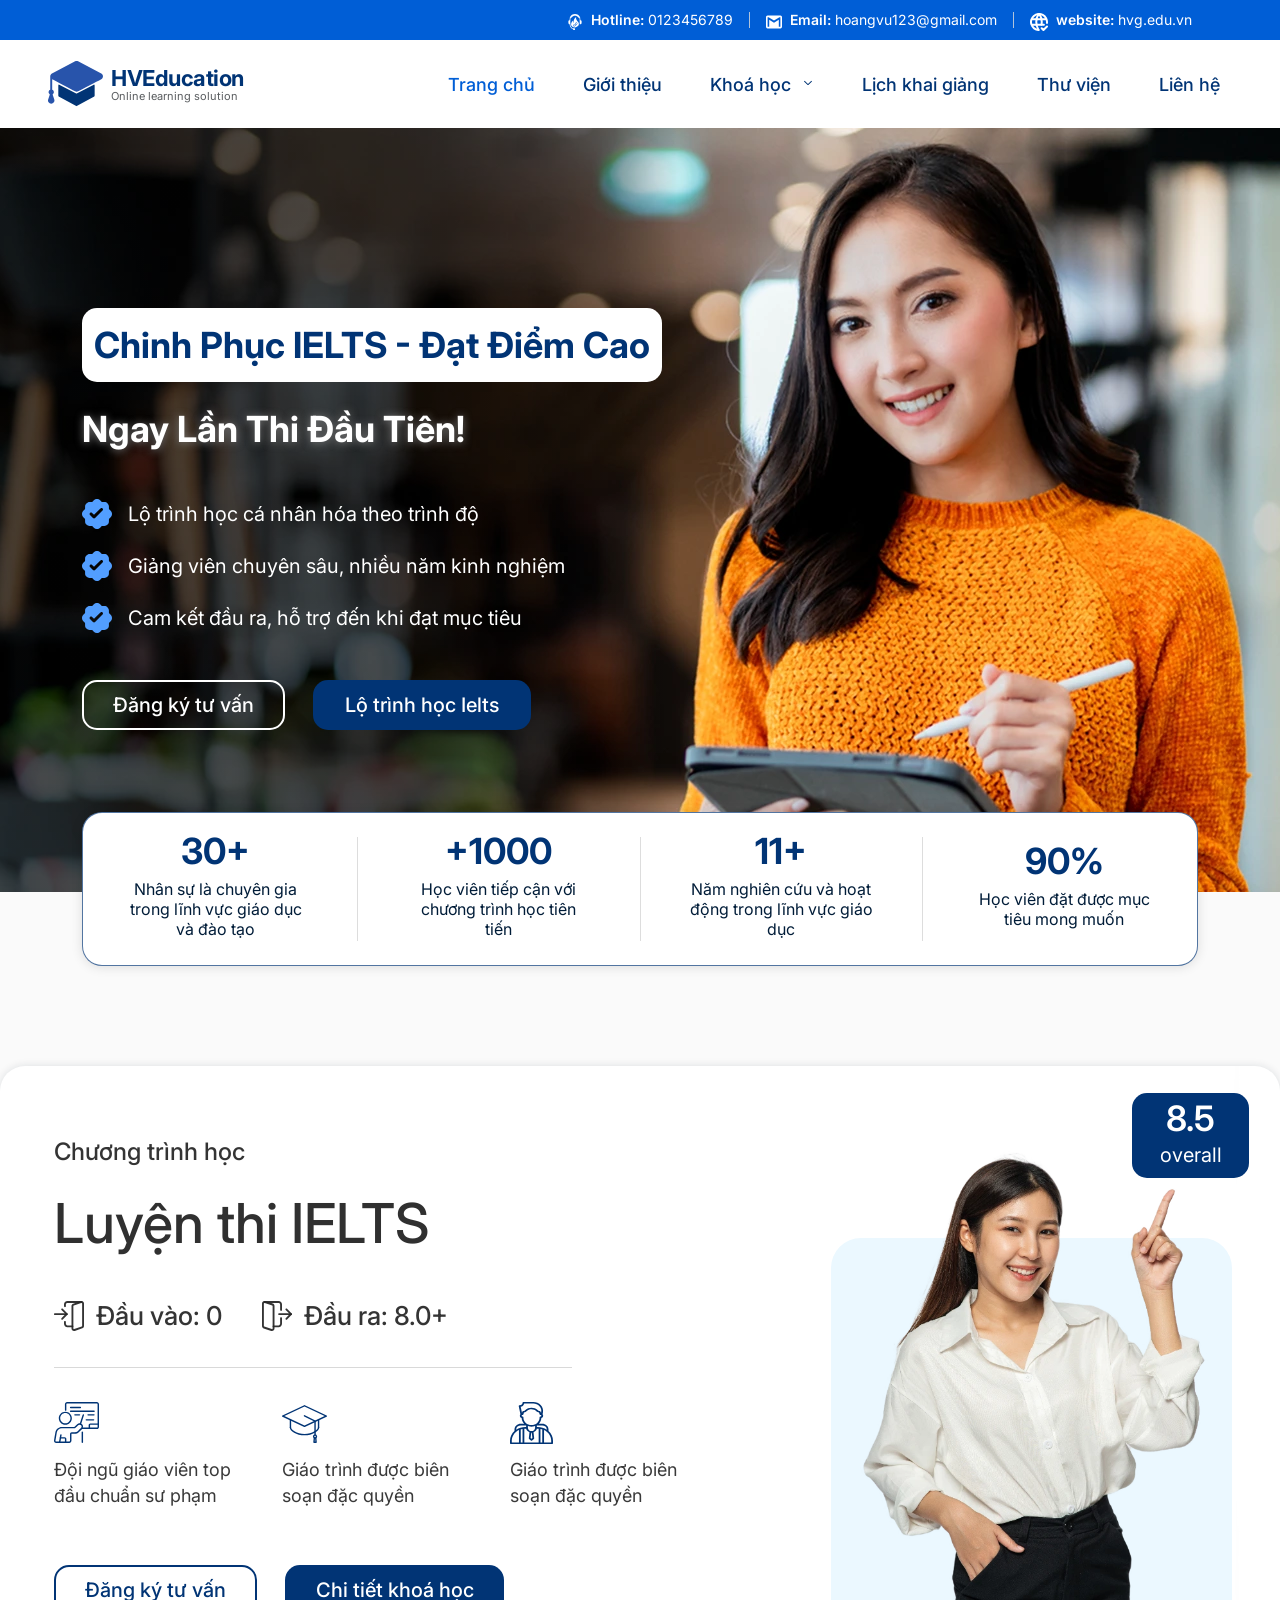
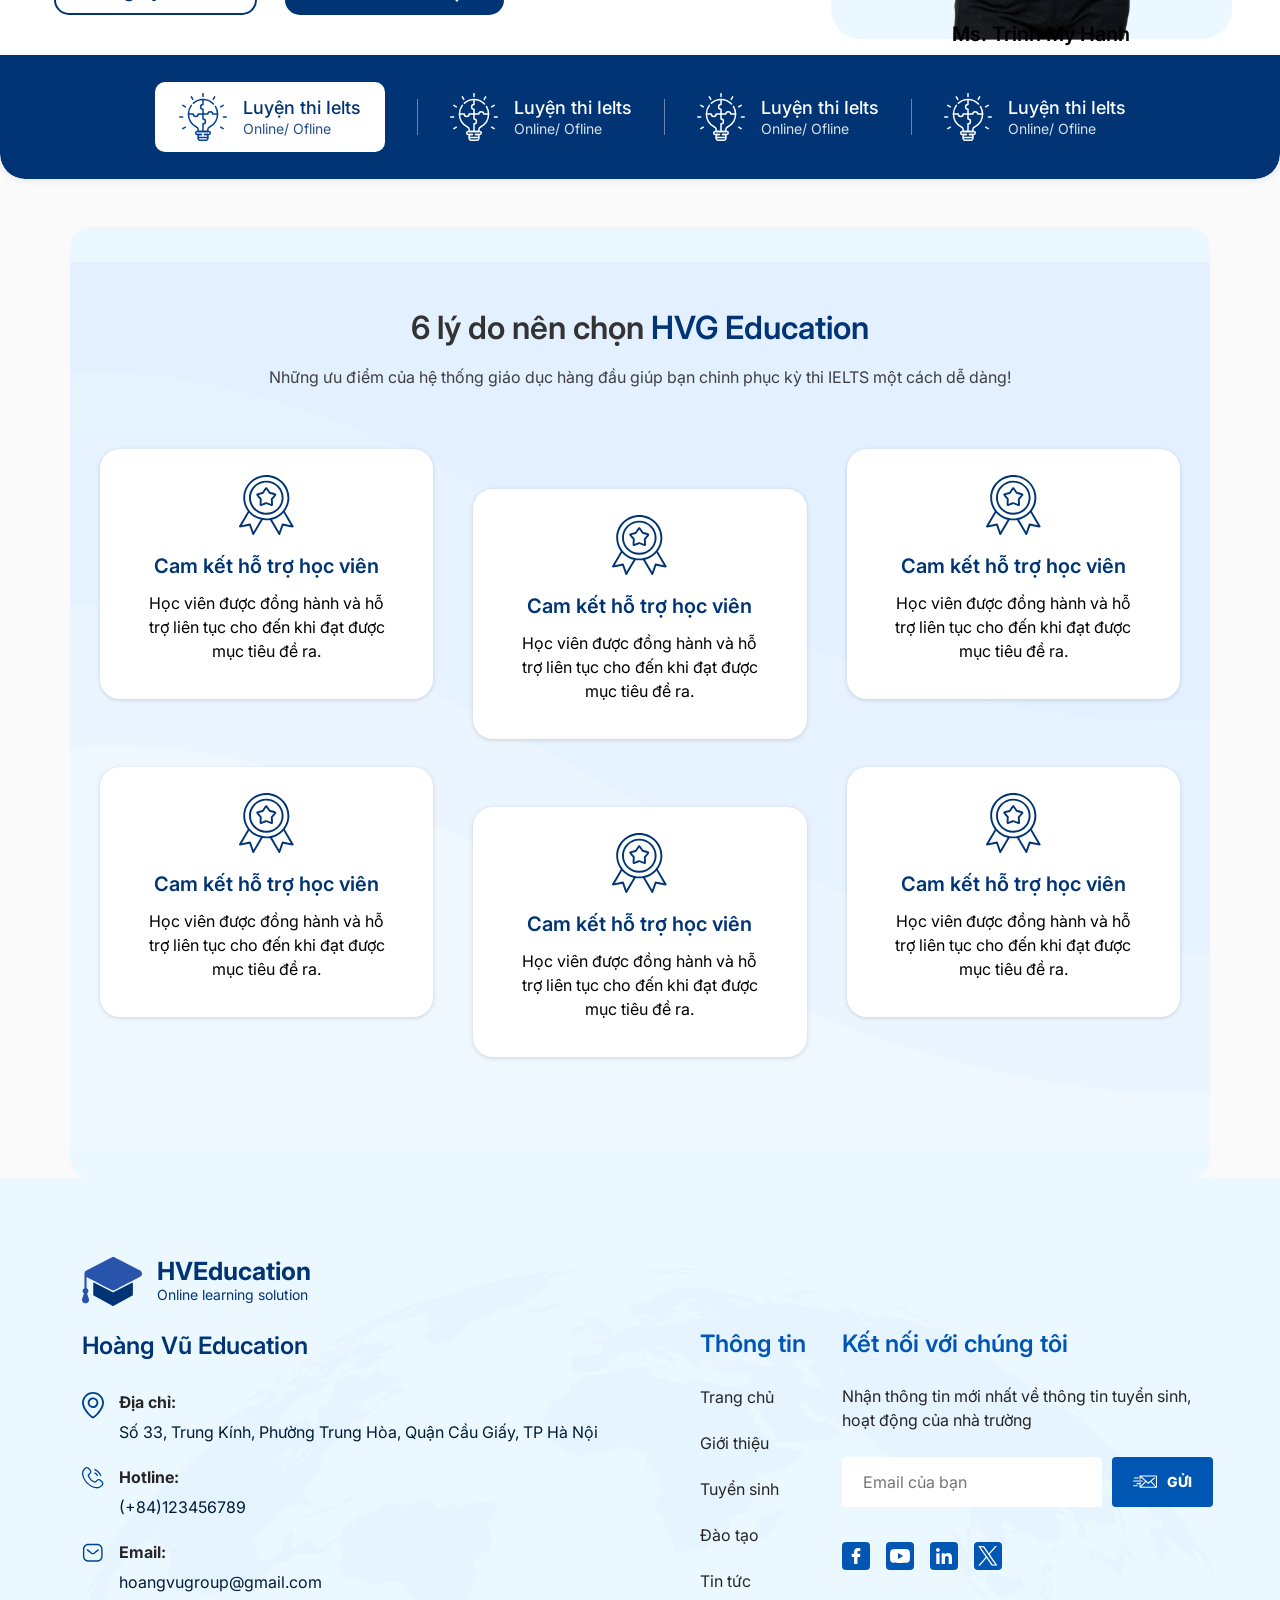
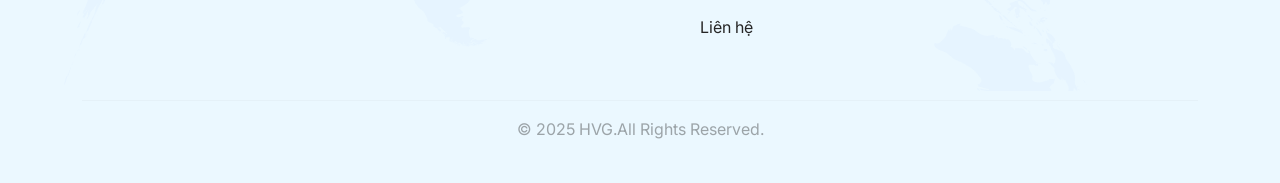
==== index.html @ 57e65faa "update" ====
<!DOCTYPE html>
<html lang="vi">
<head>
  <meta charset="UTF-8">
  <meta name="viewport" content="width=device-width, initial-scale=1.0">
  
  <!-- Cấu hình các thẻ Meta SEO cơ bản để đảm bảo công cụ tìm kiếm hiểu rõ nội dung trang web -->
  <title>HVG Education - Hệ thống Anh Ngữ Quốc Tế</title>
  <meta name="description" content="HVG Education cung cấp các chương trình đào tạo Anh ngữ hàng đầu chất lượng cao.">

  <!-- Nhúng CSS Bootstrap 5 để tận dụng các class tiện ích như flexbox, responsive grid và spacing -->
  <link href="https://cdn.jsdelivr.net/npm/bootstrap@5.3.3/dist/css/bootstrap.min.css" rel="stylesheet">

  <!-- 
    Liên kết tệp CSS toàn cục (global.css):
    - Dùng để tải font chữ Google Font Inter.
    - Định nghĩa hệ màu sắc thương hiệu chủ đạo (Design Tokens) để toàn dự án sử dụng nhất quán.
  -->
  <link href="styles/global.css" rel="stylesheet">

  <!-- Liên kết tệp CSS riêng của các component như Topbar, Navbar và Footer -->
  <link href="styles/topbar.css" rel="stylesheet">
  <link href="styles/navbar.css" rel="stylesheet">
  <!-- Liên kết CSS của Hero Section (banner chính trang chủ) -->
  <link href="styles/hero.css" rel="stylesheet">
  <!-- Liên kết CSS của Courses Section (chương trình học) -->
  <link href="styles/courses.css" rel="stylesheet">
  <!-- Liên kết CSS của Reasons Section (6 lý do chọn HVG Education) -->
  <link href="styles/reasons.css" rel="stylesheet">
  <link href="styles/footer.css" rel="stylesheet">
</head>
<body>

  <!-- Khai báo các vùng chứa để tải động nội dung của Topbar và Navbar qua jQuery AJAX -->
  <header>
    <div id="topbar-placeholder"></div>
    <div id="navbar-placeholder"></div>
  </header>

  <!-- 
    Hero Section: Viết trực tiếp vào index.html thay vì tải qua jQuery
    để giảm số lượng request AJAX và tránh lỗi CORS khi kiểm thử local.
  -->
  <main>
    <section class="hero-section" id="hero-section">
      <!-- Lớp hình nền hero: Đặt ảnh nền và lớp gradient phủ tối bên trái giúp chữ trắng dễ đọc -->
      <div class="hero-background">
        <!-- Placeholder: Người dùng sẽ tự thay thế đường dẫn ảnh nền -->
        <img src="assets/hero-banner.webp" alt="Hero Banner Background" class="hero-bg-image">
        <!-- Lớp phủ gradient: Tối dần từ trái sang để tạo tương phản cho nội dung chữ -->
        <div class="hero-gradient-overlay"></div>
      </div>

      <div class="container hero-container">
        <div class="hero-content">
          <!-- Khối tiêu đề chính: Nền trắng bo góc chứa dòng chữ thương hiệu nổi bật -->
          <div class="hero-headline-box">
            <h1 class="hero-headline">Chinh Phục IELTS - Đạt Điểm Cao</h1>
          </div>

          <!-- Dòng phụ đề: Nhấn mạnh thông điệp cam kết kết quả ngay lần thi đầu -->
          <p class="hero-subheadline">Ngay Lần Thi Đầu Tiên!</p>

          <!-- Danh sách 3 điểm nổi bật: Mỗi mục có icon check và mô tả ngắn -->
          <ul class="hero-features">
            <li class="hero-feature-item">
              <!-- Placeholder: Người dùng sẽ tự thay thế icon badge-check -->
              <img src="assets/tick.svg" alt="" class="hero-check-icon">
              <span>Lộ trình học cá nhân hóa theo trình độ</span>
            </li>
            <li class="hero-feature-item">
              <img src="assets/tick.svg" alt="" class="hero-check-icon">
              <span>Giảng viên chuyên sâu, nhiều năm kinh nghiệm</span>
            </li>
            <li class="hero-feature-item">
              <img src="assets/tick.svg" alt="" class="hero-check-icon">
              <span>Cam kết đầu ra, hỗ trợ đến khi đạt mục tiêu</span>
            </li>
          </ul>

          <!-- Nhóm nút hành động: 1 nút viền trắng + 1 nút nền navy xanh -->
          <div class="hero-cta-group">
            <a href="#" class="btn-hero-outline">Đăng ký tư vấn</a>
            <a href="#" class="btn-hero-filled">Lộ trình học Ielts</a>
          </div>
        </div>
      </div>
    </section>

    <!-- Stats Bar: Thanh thống kê nằm chồng lên phần dưới hero -->
    <section class="stats-section" id="stats-section">
      <div class="container">
        <div class="stats-bar">
          <div class="stat-item">
            <span class="stat-number">30+</span>
            <p class="stat-desc">Nhân sự là chuyên gia trong lĩnh vực giáo dục và đào tạo</p>
          </div>
          <div class="stat-divider"></div>
          <div class="stat-item">
            <span class="stat-number">+1000</span>
            <p class="stat-desc">Học viên tiếp cận với chương trình học tiên tiến</p>
          </div>
          <div class="stat-divider"></div>
          <div class="stat-item">
            <span class="stat-number">11+</span>
            <p class="stat-desc">Năm nghiên cứu và hoạt động trong lĩnh vực giáo dục</p>
          </div>
          <div class="stat-divider"></div>
          <div class="stat-item">
            <span class="stat-number">90%</span>
            <p class="stat-desc">Học viên đặt được mục tiêu mong muốn</p>
          </div>
        </div>
      </div>
    </section>

    <!-- 
      Courses Section: Phần "Chương trình học" 
      Hiển thị thông tin khóa học IELTS dạng card + thanh danh mục khoá học phía dưới.
    -->
    <section class="courses-section" id="courses-section">
      <div class="course-card">

        <!-- Phần nội dung chính: chia 2 cột (text bên trái + hình ảnh bên phải) -->
        <div class="course-card-inner">

          <!-- CỘT TRÁI: Thông tin khoá học -->
          <div class="course-info">

            <!-- Label phụ: "Chương trình học" -->
            <p class="course-label">Chương trình học</p>

            <!-- Tiêu đề chính: Tên khoá học lớn -->
            <h2 class="course-title">Luyện thi IELTS</h2>

            <!-- Thông tin đầu vào / đầu ra -->
            <div class="course-level-group">
              <div class="course-level-item">
                <!-- Placeholder: Icon đầu vào - người dùng tự thay thế -->
                <img src="assets/enter.svg" alt="" class="course-level-icon">
                <span class="course-level-text">Đầu vào: 0</span>
              </div>
              <div class="course-level-item">
                <!-- Placeholder: Icon đầu ra - người dùng tự thay thế -->
                <img src="assets/exit.svg" alt="" class="course-level-icon">
                <span class="course-level-text">Đầu ra: 8.0+</span>
              </div>
            </div>

            <!-- Đường phân cách ngang -->
            <div class="course-divider"></div>

            <!-- 3 điểm nổi bật của khoá học: icon + mô tả -->
            <div class="course-features">
              <div class="course-feature-item">
                <!-- Placeholder: Icon giáo viên - người dùng tự thay thế -->
                <img src="assets/teacher.svg" alt="" class="course-feature-icon">
                <p class="course-feature-text">Đội ngũ giáo viên top đầu chuẩn sư phạm</p>
              </div>
              <div class="course-feature-item">
                <!-- Placeholder: Icon giáo trình - người dùng tự thay thế -->
                <img src="assets/magistrate.svg" alt="" class="course-feature-icon">
                <p class="course-feature-text">Giáo trình được biên soạn đặc quyền</p>
              </div>
              <div class="course-feature-item">
                <!-- Placeholder: Icon học viên - người dùng tự thay thế -->
                <img src="assets/student.svg" alt="" class="course-feature-icon">
                <p class="course-feature-text">Giáo trình được biên soạn đặc quyền</p>
              </div>
            </div>

            <!-- Nhóm nút hành động: viền navy + nền navy -->
            <div class="course-cta-group">
              <a href="#" class="btn-course-outline">Đăng ký tư vấn</a>
              <a href="#" class="btn-course-filled">Chi tiết khoá học</a>
            </div>
          </div>

          <!-- CỘT PHẢI: Hình ảnh minh hoạ + badge điểm -->
          <div class="course-visual">
            <!-- Vòng tròn xanh nhạt trang trí phía sau -->
            <div class="course-visual-circle"></div>
            <!-- Placeholder: Ảnh giáo viên - người dùng tự thay thế -->
            <img src="assets/course-teacher.webp" alt="Giáo viên IELTS" class="course-teacher-img">
            <!-- Badge hiển thị điểm overall -->
            <div class="course-score-badge">
              <span class="course-score-number">8.5</span>
              <span class="course-score-label">overall</span>
            </div>
            <!-- Tên giáo viên -->
            <p class="course-teacher-name">Ms. Trinh My Hanh</p>
          </div>

        </div>

        <!-- Thanh danh mục khoá học phía dưới card -->
        <div class="course-programs-bar">
          <ul class="course-programs-list">

            <!-- Khoá học đang được chọn (active): nền trắng -->
            <li class="course-program-item active">
              <!-- Placeholder: Icon puzzle - người dùng tự thay thế -->
              <img src="assets/puzzle.svg" alt="" class="course-program-icon">
              <div class="course-program-info">
                <span class="course-program-name">Luyện thi Ielts</span>
                <span class="course-program-mode">Online/ Ofline</span>
              </div>
            </li>

            <li class="course-program-divider" aria-hidden="true"></li>

            <li class="course-program-item">
              <img src="assets/puzzle-white.svg" alt="" class="course-program-icon">
              <div class="course-program-info">
                <span class="course-program-name">Luyện thi Ielts</span>
                <span class="course-program-mode">Online/ Ofline</span>
              </div>
            </li>

            <li class="course-program-divider" aria-hidden="true"></li>

            <li class="course-program-item">
              <img src="assets/puzzle-white.svg" alt="" class="course-program-icon">
              <div class="course-program-info">
                <span class="course-program-name">Luyện thi Ielts</span>
                <span class="course-program-mode">Online/ Ofline</span>
              </div>
            </li>

            <li class="course-program-divider" aria-hidden="true"></li>

            <li class="course-program-item">
              <img src="assets/puzzle-white.svg" alt="" class="course-program-icon">
              <div class="course-program-info">
                <span class="course-program-name">Luyện thi Ielts</span>
                <span class="course-program-mode">Online/ Ofline</span>
              </div>
            </li>

          </ul>
        </div>

      </div>
    </section>

    <!-- 
      Reasons Section: Phần "6 lý do nên chọn HVG Education"
      Hiển thị dưới dạng lưới so le (staggered grid) 3 cột trên desktop.
    -->
    <section class="reasons-section container" id="reasons-section">
      <!-- Lớp hình ảnh trang trí nền (Người dùng tự thay thế src khi có tệp SVG/ảnh thực tế) -->
      <div class="reasons-bg-decor">
        <img src="assets/reasons-bg.svg" alt="Background Decoration" class="reasons-bg-img">
      </div>

      <div class="reasons-container">
        <!-- Tiêu đề chính và phụ đề -->
        <div class="reasons-header">
          <h2 class="reasons-title">6 lý do nên chọn <span class="reasons-title-highlight">HVG Education</span></h2>
          <p class="reasons-subtitle">Những ưu điểm của hệ thống giáo dục hàng đầu giúp bạn chinh phục kỳ thi IELTS một cách dễ dàng!</p>
        </div>

        <!-- Lưới hiển thị các lý do (3 cột so le) -->
        <div class="reasons-grid">
          
          <!-- CỘT 1: Chứa Lý do 1 và Lý do 4 -->
          <div class="reasons-col">
            <!-- Lý do 1 -->
            <div class="reason-card">
              <div class="reason-card-icon-wrap">
                <!-- Placeholder: Người dùng tự thay thế bằng file SVG/PNG của mình -->
                <img src="assets/medal.svg" alt="Icon Cam Kết" class="reason-card-icon">
              </div>
              <h3 class="reason-card-title">Cam kết hỗ trợ học viên</h3>
              <p class="reason-card-desc">Học viên được đồng hành và hỗ trợ liên tục cho đến khi đạt được mục tiêu đề ra.</p>
            </div>

            <!-- Lý do 4 -->
            <div class="reason-card">
              <div class="reason-card-icon-wrap">
                <img src="assets/medal.svg" alt="Icon Cam Kết" class="reason-card-icon">
              </div>
              <h3 class="reason-card-title">Cam kết hỗ trợ học viên</h3>
              <p class="reason-card-desc">Học viên được đồng hành và hỗ trợ liên tục cho đến khi đạt được mục tiêu đề ra.</p>
            </div>
          </div>

          <!-- CỘT 2: Chứa Lý do 2 và Lý do 5 (Được đẩy xuống để tạo hiệu ứng so le) -->
          <div class="reasons-col reasons-col-staggered">
            <!-- Lý do 2 -->
            <div class="reason-card">
              <div class="reason-card-icon-wrap">
                <img src="assets/medal.svg" alt="Icon Cam Kết" class="reason-card-icon">
              </div>
              <h3 class="reason-card-title">Cam kết hỗ trợ học viên</h3>
              <p class="reason-card-desc">Học viên được đồng hành và hỗ trợ liên tục cho đến khi đạt được mục tiêu đề ra.</p>
            </div>

            <!-- Lý do 5 -->
            <div class="reason-card">
              <div class="reason-card-icon-wrap">
                <img src="assets/medal.svg" alt="Icon Cam Kết" class="reason-card-icon">
              </div>
              <h3 class="reason-card-title">Cam kết hỗ trợ học viên</h3>
              <p class="reason-card-desc">Học viên được đồng hành và hỗ trợ liên tục cho đến khi đạt được mục tiêu đề ra.</p>
            </div>
          </div>

          <!-- CỘT 3: Chứa Lý do 3 và Lý do 6 -->
          <div class="reasons-col">
            <!-- Lý do 3 -->
            <div class="reason-card">
              <div class="reason-card-icon-wrap">
                <img src="assets/medal.svg" alt="Icon Cam Kết" class="reason-card-icon">
              </div>
              <h3 class="reason-card-title">Cam kết hỗ trợ học viên</h3>
              <p class="reason-card-desc">Học viên được đồng hành và hỗ trợ liên tục cho đến khi đạt được mục tiêu đề ra.</p>
            </div>

            <!-- Lý do 6 -->
            <div class="reason-card">
              <div class="reason-card-icon-wrap">
                <img src="assets/medal.svg" alt="Icon Cam Kết" class="reason-card-icon">
              </div>
              <h3 class="reason-card-title">Cam kết hỗ trợ học viên</h3>
              <p class="reason-card-desc">Học viên được đồng hành và hỗ trợ liên tục cho đến khi đạt được mục tiêu đề ra.</p>
            </div>
          </div>

        </div>
      </div>
    </section>

  </main>

  <!-- Khai báo vùng chứa của Footer để tải động nội dung từ footer.html qua jQuery AJAX -->
  <footer>
    <div id="footer-placeholder"></div>
  </footer>

  <!-- 
    Nhúng thư viện jQuery CDN phiên bản 3.7.1:
    - Bắt buộc phải nhúng thư viện này trước tệp scripts/main.js tự viết nhằm sử dụng hàm $.load()
  -->
  <script src="https://code.jquery.com/jquery-3.7.1.min.js"></script>

  <!-- Nhúng thư viện Bootstrap Bundle (chứa cả Popper.js) hỗ trợ các tính năng động trong tương lai của Bootstrap -->
  <script src="https://cdn.jsdelivr.net/npm/bootstrap@5.3.3/dist/js/bootstrap.bundle.min.js"></script>

  <!-- 
    Liên kết tệp JavaScript điều khiển chính (main.js):
    - Đã tách mã khởi chạy jQuery load các component (Topbar, Navbar, Footer) ra khỏi index.html.
  -->
  <script src="scripts/main.js"></script>
</body>
</html>
---- styles/global.css ----
/* 
  Nạp font chữ Inter từ Google Fonts cho toàn bộ dự án để đảm bảo tính đồng bộ và thẩm mỹ.
*/
@import url('https://fonts.googleapis.com/css2?family=Inter:wght@400;500;600;700&display=swap');

/* 
  Định nghĩa hệ màu sắc chủ đạo (Design Tokens) của dự án HVG Education dựa trên thiết kế Figma:
  - Màu chủ đạo thứ nhất (Primary): Xanh navy đậm (#013475) dùng cho tiêu đề, nút bấm chính, menu.
  - Màu chủ đạo thứ hai (Secondary): Xanh dương tươi sáng (#005ed6) dùng cho topbar và các điểm nhấn nổi bật.
  - Các màu bổ trợ như màu nền nhẹ (#fafafa), màu phân tách (#dddddd) và các biến thể font chữ.
*/
:root {
  /* Bảng màu dự án */
  --primary-color: #013475;      /* Xanh Navy đậm - màu thương hiệu chính */
  --secondary-color: #005ed6;    /* Xanh dương Topbar */
  --accent-light: #ebf8ff;       /* Xanh dương nhạt dùng cho background phụ */
  --body-bg: #fafafa;            /* Màu nền xám trắng của trang chủ */
  --text-dark: #001c38;          /* Màu chữ tối chính */
  --text-muted: #2f2f2f;         /* Màu chữ xám phụ */
  --divider-color: #dddddd;      /* Màu của đường phân tách */
  --white: #ffffff;

  /* Định nghĩa font chữ toàn cục */
  --font-main: 'Inter', system-ui, -apple-system, sans-serif;
}

/* 
  Thiết lập các thuộc tính mặc định cho toàn bộ trang web sử dụng các biến toàn cục:
*/
body {
  font-family: var(--font-main);
  background-color: var(--body-bg);
  color: var(--text-dark);
  margin: 0;
  padding: 0;
}
---- styles/topbar.css ----
/* 
  Tối ưu hóa stylesheet topbar để tận dụng các biến CSS toàn cục từ global.css.
  Điều này giúp giảm trùng lặp mã nguồn và duy trì tính nhất quán của hệ thống thiết kế (Design System).
*/
.topbar-wrapper {
  background-color: var(--secondary-color, #005ed6); /* Sử dụng màu xanh topbar từ hệ thống màu chủ đạo */
  font-family: var(--font-main, 'Inter', sans-serif);
  font-size: 14px;
  min-height: 40px;
  transition: all 0.3s ease;
}

.topbar-content {
    margin-right: 4rem;
}

/*
  Từng item liên hệ trong topbar:
  - Cấu hình flexbox để icon và text nằm ngang hàng.
  - Thêm hiệu ứng hover tinh tế để tăng trải nghiệm tương tác (Micro-animations).
*/
.topbar-item {
  transition: opacity 0.2s ease, transform 0.2s ease;
}

.topbar-label {
  font-weight: 600;
}

/*
  Giá trị thông tin (Ví dụ số điện thoại, địa chỉ email):
  - Đặt độ đậm chữ là 400 (Regular) để phân biệt rõ ràng với nhãn tiêu đề.
*/
.topbar-value {
  font-weight: 400;
}

/*
  Đường kẻ dọc phân tách giữa các mục:
  - Sử dụng biến màu phân tách từ global.css.
*/
.topbar-divider {
  width: 1px;
  height: 16px;
  background-color: var(--divider-color, #dddddd);
  opacity: 0.8;
}

@media (max-width: 991.98px) {
  .topbar-wrapper {
    justify-content: center !important;
    padding-left: 10px;
    padding-right: 10px;
  }
  .topbar-content {
    flex-wrap: wrap;
    justify-content: center;
    gap: 8px !important;
  }
  .topbar-divider {
    display: none;
  }
}
---- styles/navbar.css ----
/*
  CSS cho Navbar Component:
  - Định nghĩa các kiểu dáng riêng biệt cho menu điều hướng.
  - Sử dụng các biến CSS toàn cục từ global.css để duy trì tính nhất quán.
*/

.navbar-custom {
  background-color: var(--white, #ffffff);
}

/*
  Phần chữ của logo thương hiệu:
  - Tiêu đề chính sử dụng màu xanh Navy chủ đạo của thương hiệu.
  - Phân chia font size rõ ràng theo tỷ lệ thiết kế Figma.
*/
.logo-title {
  display: block;
  font-size: 22px;
  font-weight: 700;
  color: var(--primary-color, #013475);
  line-height: 1.1;
  letter-spacing: -0.5px;
}

.logo-subtitle {
  display: block;
  font-size: 11px;
  font-weight: 400;
  color: var(--text-muted, #2f2f2f);
  line-height: 1;
}

/*
  Các liên kết menu (Menu Links):
  - Kích thước 18px đúng như Figma thiết kế.
  - Màu chữ sử dụng màu thương hiệu chính (--primary-color).
  - Sử dụng transition để hiệu ứng hover mượt mà.
*/
.nav-link-custom {
  font-size: 18px;
  font-weight: 500;
  color: var(--primary-color, #013475) !important;
  padding: 8px 12px !important;
}

/*
  Hiệu ứng hover cho link và trạng thái active:
  - Chuyển màu sang xanh dương sáng (--secondary-color) và kích hoạt gạch chân của thương hiệu.
*/
.nav-link-custom:hover, 
.nav-link-custom.active {
  color: var(--secondary-color, #005ed6) !important;
}

/*
  Tùy chỉnh nút dropdown toggle:
  - Sử dụng hình ảnh arrow-down.svg từ thư mục assets làm biểu tượng mũi tên chỉ xuống.
  - Định kích thước phù hợp và căn chỉnh dọc để cân đối với dòng chữ.
*/
.navbar-custom .dropdown-toggle::after {
  vertical-align: middle;
  border: none;
  content: "";
  display: inline-block;
  width: 12px;
  height: 12px;
  background-image: url("../assets/arrow-down.svg");
  background-size: contain;
  background-repeat: no-repeat;
  margin-left: 6px;
}

/*
  Responsive styling cho menu di động:
  - Khi thu gọn, căn chỉnh các menu item dọc và thêm border phân tách nhẹ để người dùng dễ thao tác trên màn hình cảm ứng.
*/
@media (max-width: 991.98px) {
  .nav-link-custom {
    font-size: 16px;
    width: 100%;
    text-align: center;
    border-bottom: 1px solid rgba(0, 0, 0, 0.05);
    padding: 10px 0 !important;
  }
  
  .nav-link-custom:hover, 
  .nav-link-custom.active {
    border-bottom-color: var(--secondary-color, #005ed6);
    background-color: var(--accent-light, #ebf8ff);
  }
  
  .navbar-custom .dropdown-menu {
    text-align: center;
    box-shadow: none !important;
    border: none;
    background-color: var(--accent-light, #ebf8ff);
  }
}
---- styles/hero.css ----
/*
  Hero Section CSS
  Dựa trên thiết kế Figma node 4:91 (trang chủ).
  Hero banner hiển thị hình nền lớn với gradient overlay,
  nội dung văn bản nằm bên trái, và thanh thống kê chồng lên phía dưới.
*/

/* ========================================
   HERO SECTION - Khu vực banner chính
   ======================================== */

.hero-section {
  position: relative;
  width: 100%;
  /* Chiều cao cố định theo thiết kế Figma (764px) để giữ đúng tỷ lệ bố cục */
  min-height: 764px;
  overflow: hidden;
}

/* Lớp chứa hình nền: phủ toàn bộ hero-section bằng position absolute */
.hero-background {
  position: absolute;
  top: 0;
  left: 0;
  width: 100%;
  height: 100%;
  z-index: 0;
}

/* Ảnh nền hero: cover toàn bộ vùng chứa, giữ tâm ảnh ở phía trên */
.hero-bg-image {
  width: 100%;
  height: 100%;
  object-fit: cover;
  object-position: center top;
  display: block;
}

/*
  Lớp phủ gradient tối từ trái sang phải:
  Giúp chữ trắng bên trái dễ đọc trên mọi hình nền.
  Giá trị gradient lấy chính xác từ Figma (opacity 0.45 → 0.19 → 0).
*/
.hero-gradient-overlay {
  position: absolute;
  top: 0;
  left: 0;
  width: 100%;
  height: 100%;
  background: linear-gradient(
    to right,
    rgba(0, 0, 0, 0.45) 34.66%,
    rgba(0, 0, 0, 0.19) 48.02%,
    rgba(0, 0, 0, 0) 52.91%
  );
  z-index: 1;
}

/* Container nội dung hero: nâng lên trên gradient bằng z-index */
.hero-container {
  position: relative;
  z-index: 2;
  height: 100%;
}

/* Bố cục nội dung hero: dùng padding-top để đẩy nội dung xuống đúng vị trí Figma */
.hero-content {
  padding-top: 180px;
  padding-bottom: 80px;
}

/* ========================================
   HEADLINE BOX - Khối tiêu đề nền trắng
   ======================================== */

/*
  Khối nền trắng bo góc chứa dòng tiêu đề chính.
  Kích thước và bo góc lấy từ Figma (606x74px, border-radius 15px).
*/
.hero-headline-box {
  display: inline-block;
  background-color: var(--white, #ffffff);
  border-radius: 15px;
  padding: 10px 12px;
  max-width: 606px;
  margin-bottom: 20px;
}

/* Tiêu đề chính: font 36px đậm, màu xanh navy thương hiệu */
.hero-headline {
  font-family: var(--font-main, 'Inter', sans-serif);
  font-size: 36px;
  font-weight: 700;
  line-height: 54px;
  color: var(--primary-color, #013475);
  margin: 0;
  white-space: nowrap;
}

/* ========================================
   SUBHEADLINE - Dòng phụ đề trắng
   ======================================== */

/*
  Phụ đề: Chữ trắng đậm + text-shadow giúp nổi bật trên mọi loại ảnh nền.
  Text-shadow lấy từ Figma (0px 1px 8px #787878).
*/
.hero-subheadline {
  font-family: var(--font-main, 'Inter', sans-serif);
  font-size: 36px;
  font-weight: 700;
  line-height: 54px;
  color: var(--white, #ffffff);
  text-shadow: 0px 1px 8px #787878;
  margin-bottom: 36px;
}

/* ========================================
   FEATURES LIST - Danh sách điểm nổi bật
   ======================================== */

/* Bỏ bullet mặc định và dùng layout flex dọc với khoảng cách giữa các mục */
.hero-features {
  list-style: none;
  padding: 0;
  margin: 0 0 40px 0;
  display: flex;
  flex-direction: column;
  gap: 8px;
}

/* Mỗi mục gồm icon check + text nằm ngang, canh giữa theo trục dọc */
.hero-feature-item {
  display: flex;
  align-items: center;
  gap: 16px;
}

/* Icon check: kích thước 30x30px theo Figma */
.hero-check-icon {
  width: 30px;
  height: 30px;
  flex-shrink: 0;
  object-fit: contain;
}

/* Văn bản mô tả điểm nổi bật: chữ trắng 20px */
.hero-feature-item span {
  font-family: var(--font-main, 'Inter', sans-serif);
  font-size: 20px;
  font-weight: 400;
  line-height: 44px;
  color: var(--white, #ffffff);
}

/* ========================================
   CTA BUTTONS - Nhóm nút hành động
   ======================================== */

/* Nhóm 2 nút nằm ngang, khoảng cách 28px */
.hero-cta-group {
  display: flex;
  gap: 28px;
  align-items: center;
  flex-wrap: wrap;
}

/*
  Kiểu chung cho cả 2 nút CTA:
  Kích thước, bo góc, font chữ giống nhau.
  Transition mượt khi hover để tạo cảm giác tương tác.
*/
.btn-hero-outline,
.btn-hero-filled {
  display: inline-flex;
  align-items: center;
  justify-content: center;
  height: 50px;
  border-radius: 15px;
  font-family: var(--font-main, 'Inter', sans-serif);
  font-size: 20px;
  font-weight: 500;
  line-height: 44px;
  text-decoration: none;
  cursor: pointer;
  transition: all 0.3s ease;
  white-space: nowrap;
}

/* Nút viền trắng: nổi bật trên nền tối, viền 2px */
.btn-hero-outline {
  width: 203px;
  border: 2px solid var(--white, #ffffff);
  background-color: transparent;
  color: var(--white, #ffffff);
}

.btn-hero-outline:hover {
  background-color: rgba(255, 255, 255, 0.15);
  color: var(--white, #ffffff);
}

/* Nút nền navy: nền xanh đậm, chữ trắng */
.btn-hero-filled {
  width: 218px;
  border: none;
  background-color: var(--primary-color, #013475);
  color: var(--white, #ffffff);
}

.btn-hero-filled:hover {
  background-color: var(--secondary-color, #005ed6);
  color: var(--white, #ffffff);
}

/* ========================================
   STATS SECTION - Thanh thống kê
   ======================================== */

/*
  Stats section: dùng margin-top âm để chồng lên phần dưới hero.
  Khoảng chồng ~80px tạo hiệu ứng thị giác liền mạch giữa 2 section.
*/
.stats-section {
  position: relative;
  z-index: 3;
  margin-top: -80px;
  padding-bottom: 40px;
}

/*
  Stats bar: Khung trắng bo góc lớn với viền mỏng xanh và bóng đổ nhẹ.
  Giá trị border, shadow, border-radius lấy từ Figma.
*/
.stats-bar {
  background-color: var(--white, #ffffff);
  border: 0.6px solid rgba(1, 52, 117, 0.68);
  border-radius: 20px;
  box-shadow: 0px 1px 12px 0px rgba(0, 0, 0, 0.12);
  max-width: 1276px;
  margin: 0 auto;
  padding: 24px 40px;
  display: flex;
  align-items: center;
  justify-content: center;
  gap: 48px;
}

/* Mỗi stat-item: bố cục dọc, văn bản căn giữa */
.stat-item {
  display: flex;
  flex-direction: column;
  align-items: center;
  text-align: center;
  flex: 1;
  min-width: 0;
}

/* Số liệu lớn: font 36px đậm, màu xanh navy thương hiệu */
.stat-number {
  font-family: var(--font-main, 'Inter', sans-serif);
  font-size: 36px;
  font-weight: 700;
  line-height: 24px;
  color: var(--primary-color, #013475);
  margin-bottom: 16px;
  white-space: nowrap;
}

/* Mô tả ngắn dưới mỗi số liệu: font 16px, màu chữ tối */
.stat-desc {
  font-family: var(--font-main, 'Inter', sans-serif);
  font-size: 16px;
  font-weight: 400;
  line-height: 20px;
  color: var(--text-dark, #001c38);
  margin: 0;
  max-width: 203px;
}

/*
  Đường phân tách dọc giữa các stat-item:
  Chiều cao 104px theo Figma, rộng 1px.
*/
.stat-divider {
  width: 1px;
  height: 104px;
  background-color: var(--divider-color, #dddddd);
  flex-shrink: 0;
}

/* ========================================
   RESPONSIVE - Tablet (≤991px)
   ======================================== */

@media (max-width: 991px) {
  .hero-section {
    min-height: 620px;
  }

  .hero-content {
    padding-top: 120px;
  }

  .hero-headline {
    font-size: 28px;
    line-height: 42px;
    /* Cho phép xuống dòng trên tablet vì chiều rộng giới hạn */
    white-space: normal;
  }

  .hero-headline-box {
    max-width: 480px;
  }

  .hero-subheadline {
    font-size: 28px;
    line-height: 42px;
    margin-bottom: 28px;
  }

  .hero-feature-item span {
    font-size: 17px;
    line-height: 36px;
  }

  .hero-check-icon {
    width: 24px;
    height: 24px;
  }

  .btn-hero-outline,
  .btn-hero-filled {
    font-size: 17px;
    height: 46px;
  }

  /* Stats bar: chuyển sang dạng lưới 2x2 khi tablet */
  .stats-bar {
    flex-wrap: wrap;
    gap: 24px;
    padding: 24px 20px;
  }

  .stat-divider {
    display: none;
  }

  .stat-item {
    /* Chia 2 cột, trừ đi khoảng cách giữa (gap) */
    flex: 0 0 calc(50% - 12px);
    padding: 12px 0;
  }

  .stats-section {
    margin-top: -60px;
  }
}

/* ========================================
   RESPONSIVE - Mobile (≤767px)
   ======================================== */

@media (max-width: 767px) {
  .hero-section {
    min-height: 520px;
  }

  .hero-content {
    padding-top: 60px;
    padding-bottom: 40px;
    /* Căn giữa nội dung trên mobile để phù hợp màn hình hẹp */
    text-align: center;
  }

  .hero-headline-box {
    max-width: 100%;
  }

  .hero-headline {
    font-size: 22px;
    line-height: 34px;
    white-space: normal;
  }

  .hero-subheadline {
    font-size: 22px;
    line-height: 34px;
    margin-bottom: 20px;
  }

  .hero-features {
    gap: 4px;
    margin-bottom: 28px;
    /* Căn trái danh sách điểm nổi bật trên mobile cho dễ đọc */
    align-items: flex-start;
    display: inline-flex;
  }

  .hero-feature-item {
    gap: 10px;
  }

  .hero-feature-item span {
    font-size: 15px;
    line-height: 30px;
    text-align: left;
  }

  .hero-check-icon {
    width: 22px;
    height: 22px;
  }

  .hero-cta-group {
    justify-content: center;
    gap: 16px;
  }

  .btn-hero-outline,
  .btn-hero-filled {
    font-size: 16px;
    height: 44px;
    width: auto;
    padding: 0 24px;
  }

  /* Stats bar: xếp chồng dọc trên mobile */
  .stats-bar {
    flex-direction: column;
    gap: 20px;
    padding: 20px 16px;
  }

  .stat-item {
    flex: none;
    width: 100%;
    padding: 8px 0;
  }

  .stat-number {
    font-size: 28px;
    margin-bottom: 8px;
  }

  .stat-desc {
    font-size: 14px;
    max-width: none;
  }

  .stats-section {
    margin-top: -40px;
  }
}
---- styles/courses.css ----
/*
  Courses Section CSS
  Dựa trên thiết kế Figma node 4:168.
  Card hiển thị thông tin khóa học IELTS + thanh danh mục khoá học phía dưới.
*/

/* ========================================
   COURSES SECTION - Khu vực chương trình học
   ======================================== */

.courses-section {
  padding: 60px 0 0;
}

/* Card chính: nền trắng, bo góc 25px, shadow nhẹ, chứa toàn bộ nội dung khoá học */
.course-card {
  background-color: var(--white, #ffffff);
  border-radius: 25px;
  box-shadow: 0px 0px 8px 0px rgba(12, 29, 50, 0.12);
  position: relative;
  overflow: hidden;
  max-width: 1280px;
  margin: 0 auto;
}

/* Chia card thành 2 phần: nội dung bên trái + hình ảnh bên phải */
.course-card-inner {
  display: flex;
  align-items: stretch;
  min-height: 570px;
}

/* ========================================
   PHẦN NỘI DUNG BÊN TRÁI
   ======================================== */

.course-info {
  flex: 1;
  padding: 68px 40px 40px 54px;
  position: relative;
  z-index: 2;
}

/* Label nhỏ phía trên tiêu đề: "Chương trình học" */
.course-label {
  font-family: var(--font-main, 'Inter', sans-serif);
  font-size: 24px;
  font-weight: 500;
  color: rgba(39, 39, 39, 0.94);
  margin-bottom: 20px;
}

/* Tiêu đề chính: "Luyện thi IELTS" - font lớn 55px */
.course-title {
  font-family: var(--font-main, 'Inter', sans-serif);
  font-size: 55px;
  font-weight: 500;
  color: #303030;
  margin-bottom: 40px;
  line-height: 1.2;
}

/* ========================================
   THÔNG TIN ĐẦU VÀO / ĐẦU RA
   ======================================== */

/* Nhóm hiển thị "Đầu vào" và "Đầu ra" nằm ngang */
.course-level-group {
  display: flex;
  align-items: center;
  gap: 40px;
  margin-bottom: 32px;
}

/* Mỗi mục level: icon + text nằm ngang */
.course-level-item {
  display: flex;
  align-items: center;
  gap: 12px;
}

/* Icon đầu vào/ra: kích thước 30x30 */
.course-level-icon {
  width: 30px;
  height: 30px;
  flex-shrink: 0;
  object-fit: contain;
}

/* Text thông tin level: font 26px medium */
.course-level-text {
  font-family: var(--font-main, 'Inter', sans-serif);
  font-size: 26px;
  font-weight: 500;
  color: rgba(39, 39, 39, 0.94);
  white-space: nowrap;
}

/* ========================================
   ĐƯỜNG PHÂN CÁCH NGANG
   ======================================== */

/* Đường kẻ ngang ngăn cách giữa level info và features */
.course-divider {
  width: 100%;
  max-width: 518px;
  height: 1px;
  background-color: #d9d9d9;
  margin-bottom: 32px;
}

/* ========================================
   FEATURES - 3 điểm nổi bật của khoá học
   ======================================== */

/* 3 features nằm ngang, khoảng cách đều */
.course-features {
  display: flex;
  gap: 48px;
  margin-bottom: 40px;
}

/* Mỗi feature: icon phía trên + text phía dưới, bố cục dọc */
.course-feature-item {
  display: flex;
  flex-direction: column;
  align-items: flex-start;
  gap: 12px;
  max-width: 180px;
}

/* Icon feature: 45x45 */
.course-feature-icon {
  width: 45px;
  height: 45px;
  object-fit: contain;
}

/* Mô tả feature: font 18px, line-height thoáng */
.course-feature-text {
  font-family: var(--font-main, 'Inter', sans-serif);
  font-size: 18px;
  font-weight: 400;
  line-height: 26px;
  color: rgba(37, 37, 37, 0.91);
}

/* ========================================
   NÚT CTA TRONG CARD
   ======================================== */

.course-cta-group {
  display: flex;
  gap: 28px;
  align-items: center;
  flex-wrap: wrap;
}

/* Kiểu chung cho 2 nút CTA */
.btn-course-outline,
.btn-course-filled {
  display: inline-flex;
  align-items: center;
  justify-content: center;
  height: 50px;
  border-radius: 15px;
  font-family: var(--font-main, 'Inter', sans-serif);
  font-size: 20px;
  font-weight: 500;
  line-height: 44px;
  text-decoration: none;
  cursor: pointer;
  transition: all 0.3s ease;
  white-space: nowrap;
}

/* Nút viền navy: viền 2px, chữ navy */
.btn-course-outline {
  width: 203px;
  border: 2px solid var(--primary-color, #013475);
  background-color: transparent;
  color: var(--primary-color, #013475);
}

.btn-course-outline:hover {
  background-color: var(--primary-color, #013475);
  color: var(--white, #ffffff);
}

/* Nút nền navy: nền xanh đậm, chữ trắng */
.btn-course-filled {
  width: 219px;
  border: none;
  background-color: var(--primary-color, #013475);
  color: var(--white, #ffffff);
}

.btn-course-filled:hover {
  background-color: var(--secondary-color, #005ed6);
  color: var(--white, #ffffff);
}

/* ========================================
   PHẦN HÌNH ẢNH BÊN PHẢI
   ======================================== */

/* Cột phải chứa hình ảnh giáo viên + vòng tròn trang trí */
.course-visual {
  position: relative;
  width: 450px;
  flex-shrink: 0;
}

/* Vòng tròn xanh nhạt trang trí phía sau ảnh giáo viên */
.course-visual-circle {
  position: absolute;
  width: 401px;
  height: 401px;
  border-radius: 30px;
  background-color: #ebf8ff;
  right: 48px;
  top: 172px;
}

/* Ảnh giáo viên: kích thước lớn, cắt vừa khung */
.course-teacher-img {
  position: absolute;
  width: 357px;
  height: 516px;
  right: 70px;
  top: 6px;
  object-fit: cover;
  z-index: 1;
  scale: 1.2;
}

/* Badge điểm: hình chữ nhật navy bo góc ở góc trên phải */
.course-score-badge {
  position: absolute;
  right: 31px;
  top: 27px;
  width: 117px;
  height: 85px;
  background-color: var(--primary-color, #013475);
  border-radius: 15px;
  display: flex;
  flex-direction: column;
  align-items: center;
  justify-content: center;
  z-index: 2;
  overflow: hidden;
}

/* Số điểm lớn trong badge */
.course-score-number {
  font-family: var(--font-main, 'Inter', sans-serif);
  font-size: 35px;
  font-weight: 600;
  color: var(--white, #ffffff);
  line-height: 1;
}

/* Label "overall" nhỏ dưới số điểm */
.course-score-label {
  font-family: var(--font-main, 'Inter', sans-serif);
  font-size: 20px;
  font-weight: 400;
  color: var(--white, #ffffff);
  margin-top: 4px;
}

/* Tên giáo viên phía dưới ảnh */
.course-teacher-name {
  position: absolute;
  right: 150px;
  bottom: -10px;
  font-family: var(--font-main, 'Inter', sans-serif);
  font-size: 20px;
  font-weight: 600;
  color: #000000;
  line-height: 30px;
  z-index: 2;
  white-space: nowrap;
}

/* ========================================
   THANH DANH MỤC KHOÁ HỌC PHÍA DƯỚI CARD
   ======================================== */

/*
  Thanh navy full-width chứa danh sách các khoá học.
  Bo góc dưới card theo thiết kế.
*/
.course-programs-bar {
  background-color: var(--primary-color, #013475);
  padding: 27px 0;
  border-radius: 0 0 25px 25px;
}

/* Flex ngang: 4 mục khoá học, canh giữa */
.course-programs-list {
  display: flex;
  align-items: center;
  justify-content: center;
  gap: 32px;
  list-style: none;
  padding: 0;
  margin: 0;
}

/* Mỗi mục khoá học */
.course-program-item {
  display: flex;
  align-items: center;
  gap: 16px;
  color: var(--white, #ffffff);
  flex-shrink: 0;
}

/*
  Mục khoá học đầu tiên (active): nền trắng, bo góc, chữ navy.
  Nổi bật so với các mục còn lại.
*/
.course-program-item.active {
  background-color: var(--white, #ffffff);
  border-radius: 10px;
  padding: 11px 24px;
  color: var(--primary-color, #013475);
}

/* Icon puzzle/khoá học */
.course-program-icon {
  width: 48px;
  height: 48px;
  object-fit: contain;
  flex-shrink: 0;
}

/* Nhóm text bên phải icon */
.course-program-info {
  display: flex;
  flex-direction: column;
  gap: 2px;
}

/* Tên khoá học: font 18px medium */
.course-program-name {
  font-family: var(--font-main, 'Inter', sans-serif);
  font-size: 18px;
  font-weight: 500;
  line-height: 22px;
}

/* Hình thức học: font 14px nhỏ */
.course-program-mode {
  font-family: var(--font-main, 'Inter', sans-serif);
  font-size: 14px;
  font-weight: 400;
  line-height: 16px;
  opacity: 0.85;
}

/* Đường phân tách dọc giữa các mục trong thanh danh mục */
.course-program-divider {
  width: 1px;
  height: 36px;
  background-color: rgba(255, 255, 255, 0.4);
  flex-shrink: 0;
}

/* ========================================
   RESPONSIVE - Tablet (≤991px)
   ======================================== */

@media (max-width: 991px) {
  .course-card-inner {
    flex-direction: column;
    min-height: auto;
  }

  .course-info {
    padding: 40px 32px;
  }

  .course-title {
    font-size: 40px;
  }

  .course-level-text {
    font-size: 22px;
  }

  .course-features {
    gap: 28px;
  }

  /* Ẩn phần visual (ảnh giáo viên) trên tablet để tránh bố cục bị vỡ */
  .course-visual {
    display: none;
  }

  /* Thanh khoá học cuộn ngang trên tablet nếu thiếu chỗ */
  .course-programs-list {
    overflow-x: auto;
    justify-content: flex-start;
    padding: 0 20px;
    -webkit-overflow-scrolling: touch;
  }

  .course-programs-bar {
    border-radius: 0 0 25px 25px;
  }
}

/* ========================================
   RESPONSIVE - Mobile (≤767px)
   ======================================== */

@media (max-width: 767px) {
  .courses-section {
    padding: 40px 0 0;
  }

  .course-info {
    padding: 28px 20px;
  }

  .course-label {
    font-size: 18px;
  }

  .course-title {
    font-size: 30px;
    margin-bottom: 24px;
  }

  .course-level-group {
    flex-direction: column;
    align-items: flex-start;
    gap: 16px;
    margin-bottom: 24px;
  }

  .course-level-text {
    font-size: 20px;
  }

  /* Features xếp dọc trên mobile */
  .course-features {
    flex-direction: column;
    gap: 20px;
    margin-bottom: 28px;
  }

  .course-feature-item {
    max-width: none;
  }

  .course-cta-group {
    gap: 16px;
  }

  .btn-course-outline,
  .btn-course-filled {
    width: auto;
    padding: 0 24px;
    font-size: 17px;
    height: 44px;
  }

  /* Thanh khoá học: xếp dọc trên mobile */
  .course-programs-list {
    flex-direction: column;
    align-items: stretch;
    gap: 16px;
    padding: 0 20px;
  }

  .course-program-divider {
    display: none;
  }

  .course-program-item.active {
    justify-content: center;
  }
}
---- styles/reasons.css ----
/*
  Reasons Section CSS
  Dựa trên thiết kế Figma node 4:420.
  Hiển thị 6 lý do lựa chọn HVG Education dạng grid so le (staggered).
*/

/* ========================================
   REASONS SECTION - Khu vực 6 lý do
   ======================================== */

.reasons-section {
  margin-top: 48px;
  padding: 80px 0 120px;
  background-color: var(--accent-light, #ebf8ff);
  position: relative;
  overflow: hidden;
  border-radius: 20px;
}

/* Container chính của section, kế thừa từ Bootstrap container để đồng bộ độ rộng */
.reasons-container {
  max-width: 1280px;
  margin: 0 auto;
  padding: 0 30px;
  position: relative;
  z-index: 2;
}

/* ========================================
   PHẦN TIÊU ĐỀ SECTION
   ======================================== */

.reasons-header {
  text-align: center;
  margin-bottom: 60px;
}

/* Tiêu đề chính: "6 lý do nên chọn HVG Education" */
.reasons-title {
  font-family: var(--font-main, 'Inter', sans-serif);
  font-size: 32px;
  font-weight: 600;
  color: #333333;
  margin-bottom: 16px;
  line-height: 1.3;
}

/* Màu navy nhấn mạnh cho chữ "HVG Education" */
.reasons-title-highlight {
  color: var(--primary-color, #013475);
}

/* Phụ đề dưới tiêu đề */
.reasons-subtitle {
  font-family: var(--font-main, 'Inter', sans-serif);
  font-size: 16px;
  font-weight: 400;
  color: #3f3f3f;
  max-width: 771px;
  margin: 0 auto;
  line-height: 1.5;
}

/* ========================================
   GRID LÀM NỔI BẬT 6 LÝ DO (SO LE)
   ======================================== */

/* Grid chia 3 cột đều nhau trên desktop, khoảng cách gap giữa các cột là 40px */
.reasons-grid {
  display: flex;
  gap: 40px;
  justify-content: center;
  align-items: flex-start;
}

/* Mỗi cột trong 3 cột */
.reasons-col {
  flex: 1;
  max-width: 360px;
  display: flex;
  flex-direction: column;
  gap: 68px; /* Khoảng cách dọc giữa các card trong cùng cột */
}

/* 
  Cột giữa (cột thứ 2) được đẩy xuống 40px để tạo hiệu ứng so le (staggered) 
  đúng theo mockup thiết kế Figma.
*/
.reasons-col-staggered {
  margin-top: 40px;
}

/* ========================================
   CARD CHI TIẾT LÝ DO
   ======================================== */

/* Card trắng bo tròn góc 20px, có đổ bóng nhẹ theo Figma */
.reason-card {
  background-color: var(--white, #ffffff);
  border-radius: 20px;
  box-shadow: 0px 1px 4px 0px rgba(0, 0, 0, 0.15);
  padding: 24px 42px 36px;
  display: flex;
  flex-direction: column;
  align-items: center;
  text-align: center;
  transition: transform 0.3s ease, box-shadow 0.3s ease;
  min-height: 248px;
  box-sizing: border-box;
}

/* Hiệu ứng di chuột nổi bật cho card */
.reason-card:hover {
  transform: translateY(-5px);
  box-shadow: 0px 8px 24px rgba(1, 52, 117, 0.15);
}

/* Khung chứa Icon/SVG */
.reason-card-icon-wrap {
  width: 65px;
  height: 65px;
  margin-bottom: 16px;
  display: flex;
  align-items: center;
  justify-content: center;
}

/* Định dạng hình ảnh icon */
.reason-card-icon {
  width: 100%;
  height: 100%;
  object-fit: contain;
}

/* Tiêu đề của từng lý do: chữ navy, cỡ 20px */
.reason-card-title {
  font-family: var(--font-main, 'Inter', sans-serif);
  font-size: 20px;
  font-weight: 600;
  color: var(--primary-color, #013475);
  margin-bottom: 12px;
  line-height: 1.25;
}

/* Nội dung mô tả lý do: chữ thường, cỡ 16px */
.reason-card-desc {
  font-family: var(--font-main, 'Inter', sans-serif);
  font-size: 16px;
  font-weight: 400;
  color: #000000;
  line-height: 1.5;
  margin: 0;
}

/* ========================================
   HÌNH ẢNH TRANG TRÍ NỀN (BACKGROUND DECORATION)
   ======================================== */

.reasons-bg-decor {
  position: absolute;
  top: -28px;
  left: -288px;
  width: 1767.5px;
  height: 1010px;
  pointer-events: none;
  z-index: 1;
  opacity: 0.7;
}

.reasons-bg-img {
  width: 100%;
  height: 100%;
  object-fit: contain;
}

/* ========================================
   RESPONSIVE - Tablet (Màn hình dưới 992px)
   ======================================== */

@media (max-width: 991px) {
  .reasons-section {
    padding: 60px 0 80px;
  }

  /* Chuyển grid thành flex-wrap để tự xuống dòng, gap thu hẹp còn 30px */
  .reasons-grid {
    flex-wrap: wrap;
    gap: 30px;
  }

  .reasons-col {
    flex: calc(50% - 15px); /* Chia thành 2 cột trên màn hình tablet */
    max-width: 440px;
    gap: 30px;
  }

  /* Tắt so le dọc của cột giữa trên tablet để tránh bị lệch dòng xấu */
  .reasons-col-staggered {
    margin-top: 0;
  }

  .reasons-title {
    font-size: 28px;
  }
}

/* ========================================
   RESPONSIVE - Mobile (Màn hình dưới 768px)
   ======================================== */

@media (max-width: 767px) {
  .reasons-section {
    padding: 50px 0 60px;
  }

  .reasons-container {
    padding: 0 20px;
  }

  .reasons-grid {
    flex-direction: column;
    align-items: center;
    gap: 20px;
  }

  .reasons-col {
    flex: 1 1 100%;
    width: 100%;
    max-width: 100%;
    gap: 20px;
  }

  .reason-card {
    padding: 24px 24px 30px;
    min-height: auto; /* Cho phép co giãn tự do theo chiều cao nội dung */
  }

  .reasons-title {
    font-size: 24px;
  }

  .reasons-subtitle {
    font-size: 14px;
  }
}
---- styles/footer.css ----
/*
  Loại bỏ cấu hình font chữ body trùng lặp vì đã được quản lý tập trung ở global.css.
*/

.site-footer {
    position: relative;
    background-color: var(--accent-light, #ebf8ff); /* Thay thế nền hồng nhạt cũ bằng màu xanh dương nhạt chủ đạo của dự án */
    padding: 80px 0 20px;
    font-family: var(--font-main, 'Inter', sans-serif);
    color: var(--text-dark, #001c38); /* Sử dụng biến màu chữ tối toàn cục */
    overflow: hidden;
}

.site-footer::before {
    content: '';
    position: absolute;
    top: 50%;
    left: 50%;
    transform: translate(-50%, -50%);
    width: 90%;
    height: 90%;
    background-image: url('../../assets/world.svg');
    background-repeat: no-repeat;
    background-position: center;
    background-size: contain;
    /* opacity: 1; */
    z-index: 0;
    pointer-events: none;
}

.site-footer .container {
    position: relative;
    z-index: 1;
}

.footer-logo-wrapper {
    display: flex;
    align-items: center;
    gap: 15px;
    margin-bottom: 25px;
}

.footer-logo {
    width: 60px;
    height: auto;
}

.logo-text {
    display: flex;
    flex-direction: column;
}

.logo-name {
    font-family: var(--font-main, 'Inter', sans-serif);
    font-size: 25px;
    font-weight: 700;
    color: var(--primary-color, #013475); /* Đổi màu chữ Logo chính sang màu xanh Navy của dự án */
    line-height: 1;
}

.logo-sub {
    font-family: var(--font-main, 'Inter', sans-serif);
    font-size: 14px;
    font-weight: 400;
    color: var(--primary-color, #013475); /* Đổi màu chữ Logo phụ sang màu xanh Navy của dự án */
}

.footer-school-name {
    font-size: 24px;
    font-weight: 600;
    color: var(--primary-color, #013475); /* Đổi màu tên trường sang màu thương hiệu chính */
    margin-bottom: 28px;
}

.contact-info {
    display: flex;
    flex-direction: column;
    gap: 20px;
}

.contact-item {
    display: flex;
    gap: 15px;
    align-items: flex-start;
}

.contact-icon {
    width: 22px;
    margin-top: 3px;
    object-fit: contain;
}

.contact-item strong {
    display: block;
    margin-bottom: 5px;
    font-weight: 700;
    font-family: 'Inter', sans-serif;
    font-size: 16px;
    line-height: 26px;
    color: #262626;
}

.contact-item p {
    margin: 0;
    line-height: 1.5;
}

.footer-title {
    font-size: 24px;
    line-height: 24px;
    font-weight: 600;
    color: #0056B3;
    margin-bottom: 28px;
}

.footer-col2 {
    padding-left: 60px; /* Shift to right */
}

@media (max-width: 991px) {
    .footer-col2 {
        padding-left: 15px;
    }
}

.footer-links {
    list-style: none;
    padding: 0;
    margin: 0;
    display: flex;
    flex-direction: column;
    gap: 20px;
}

.footer-links a {
    font-family: 'Inter', sans-serif;
    font-size: 16px;
    line-height: 26px;
    font-weight: 400;
    color: #262626;
    text-decoration: none;
}

.footer-links a:hover {
    color: var(--secondary-color, #005ed6); /* Đổi màu liên kết khi hover sang màu xanh dương sáng */
}

.newsletter-desc {
    font-family: 'Inter', sans-serif;
    font-size: 16px;
    line-height: 24px;
    font-weight: 400;
    color: #262626;
    margin-bottom: 25px;
}

.newsletter-form {
    display: flex;
    gap: 10px;
    margin-bottom: 35px;
}

.newsletter-form input {
    width: 260px;
    padding: 12px 20px;
    border: 1px solid #26262600;
    border-radius: 4px;
    background: #FFFFFF;
    outline: none;
    transition: border-color 0.3s ease;
}

.newsletter-form input:focus {
    border-color: var(--primary-color, #013475); /* Đổi viền input khi focus sang màu thương hiệu */
}

.newsletter-form button {
    padding: 0 21px;
    border: none;
    border-radius: 4px;
    background-color: #0056B3; /* Thay đổi màu nút Gửi sang xanh Navy */
    color: var(--white, #FFFFFF);
    font-family: var(--font-main, 'Inter', sans-serif);
    font-size: 14px;
    font-weight: 800;
    display: flex;
    align-items: center;
    gap: 10px;
    transition: background-color 0.3s ease;
    cursor: pointer;
    white-space: nowrap;
}

.newsletter-form button:hover {
    background-color: var(--secondary-color, #005ed6); /* Thay đổi màu nút khi di chuột sang xanh dương sáng */
}

.send-icon {
    width: 24px;
    height: 24px;
}

.social-links {
    display: flex;
    gap: 16px;
}

.social-icon {
    width: 28px;
    height: 28px;
    background-color: #0056B3;
    border-radius: 4px;
    display: flex;
    align-items: center;
    justify-content: center;
    transition: all 0.3s ease;
    text-decoration: none;
}

.social-icon:hover {
    background-color: var(--secondary-color, #005ed6); /* Thay đổi màu nền sang xanh dương sáng và trượt nhẹ khi hover */
    transform: translateY(-5px);
}

.social-icon img {
    width: 20px;
    height: 20px;
    object-fit: contain;
}

.footer-bottom {
    margin-top: 60px;
    padding-bottom: 10px;
}

.footer-divider {
    border: 0;
    border-top: 1px solid #2626261F;
    margin-bottom: 20px;
}

.copyright {
    font-family: 'Inter', sans-serif;
    font-size: 16px;
    font-weight: 400;
    line-height: 1;
    color: #26262666;
}
@media (max-width: 991px) {
    .site-footer {
        padding: 60px 0 30px;
    }
    .footer-col {
        margin-bottom: 45px;
    }
    .newsletter-form {
        flex-direction: column;
    }
    .newsletter-form button {
        padding: 15px;
        justify-content: center;
    }
}

@media (max-width: 767px) {
    .site-footer {
        padding-top: 20px !important;
        padding-bottom: 0px !important  ;
    }
    .site-footer::before {
        display: none;
    }
    .footer-logo {
        width: 50px;
        height: auto;
    }
    
    .footer-logo-wrapper {
        justify-content: center;
    }

    .footer-col {
        margin-bottom: 20px !important;
    }

    .footer-bottom {
        margin-top: 20px !important;
    }
    
    .logo-text, .newsletter-desc {
        padding-top: 20px;
        text-align: left;
        font-size: 16px;
    }

    .footer-school-name {
        font-size: 18px;
        text-align: center;

    }

    .footer-title{
        font-size: 18px;
        text-align: center;
        margin-bottom: 10px;
    }

    .footer-col p {
        font-size: 14px;
    }

    .newsletter-desc {
        padding-top: 10px;
        margin-bottom: 10px;
    }

    .footer-title {
        text-align: left !important;
    }
    
    .footer-links {
        font-size: 14px;
        align-items: left;
    }
    
    .social-links {
        justify-content: center;
    }
    
    .newsletter-form input {
        width: 100%;
        text-align: center;
    }
}

@media (max-width: 1024px) {
    .newsletter-form input {
        width: 100%;
    }
}
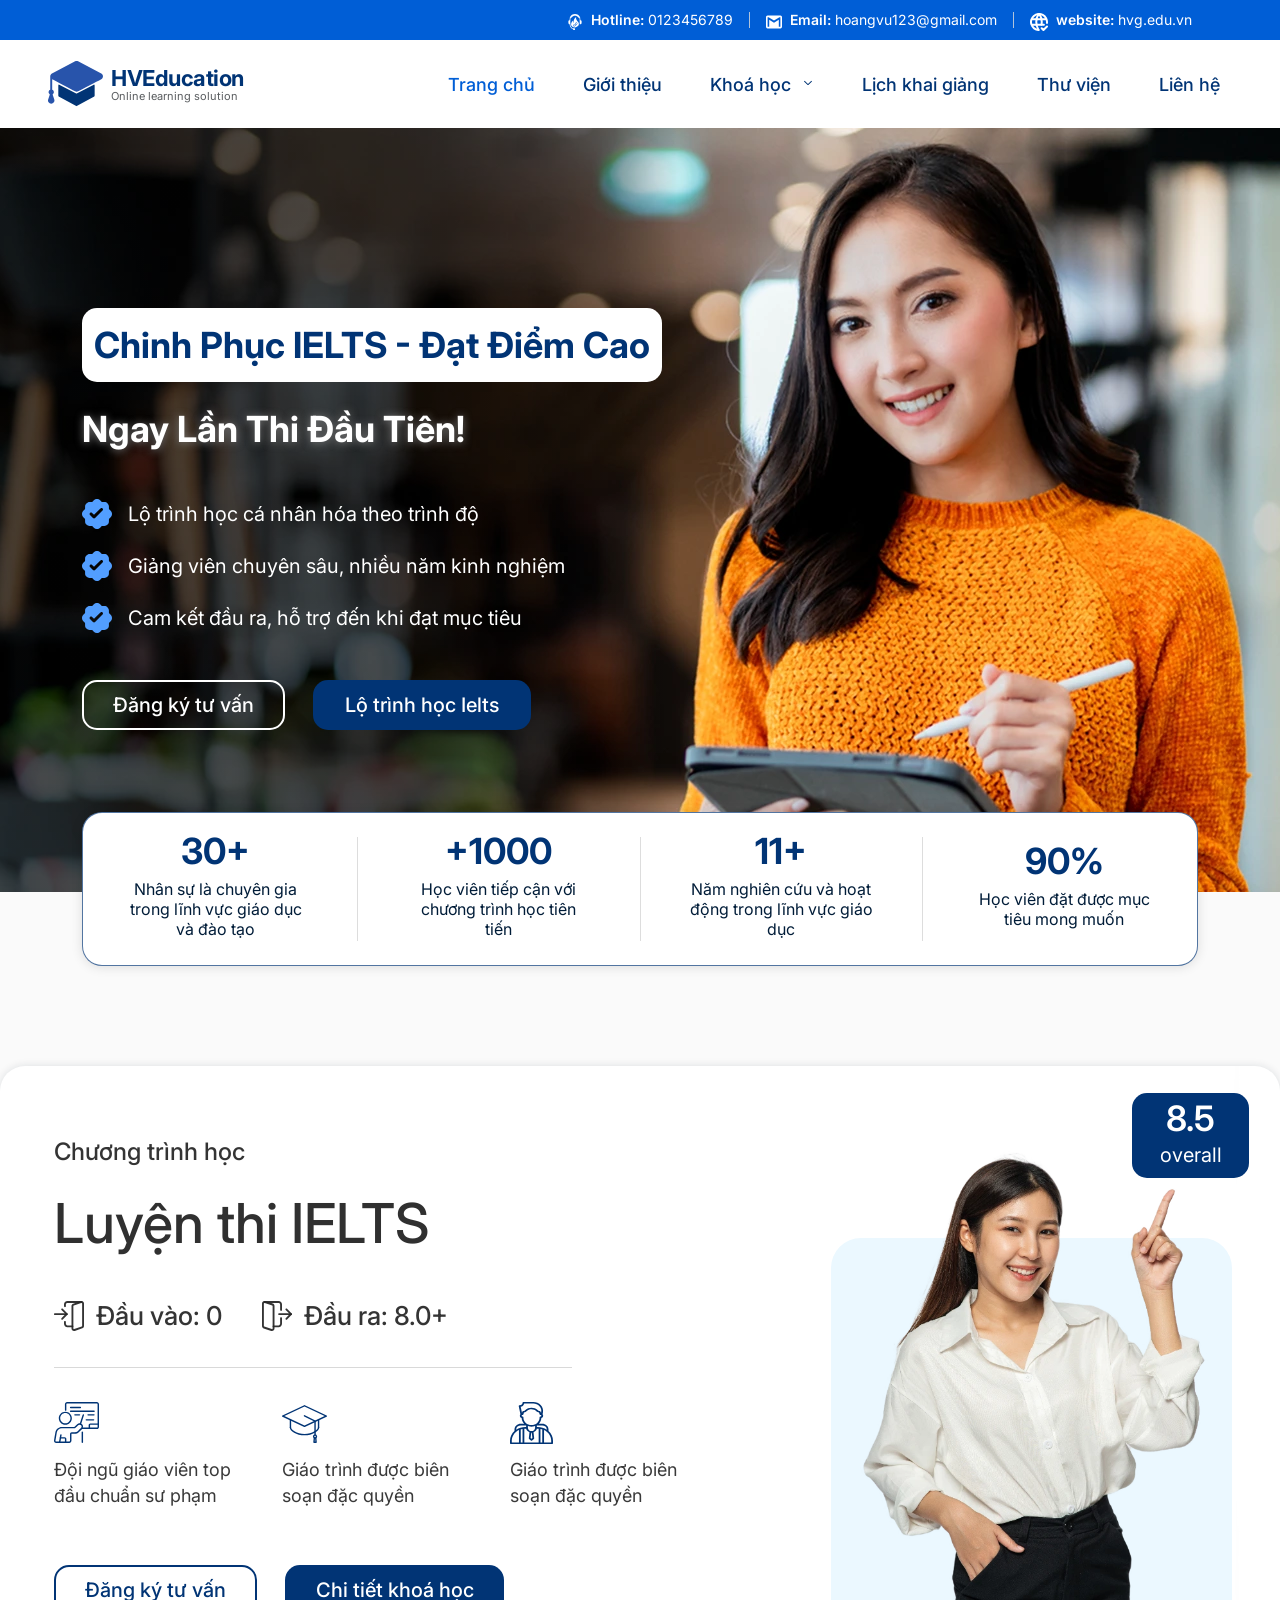
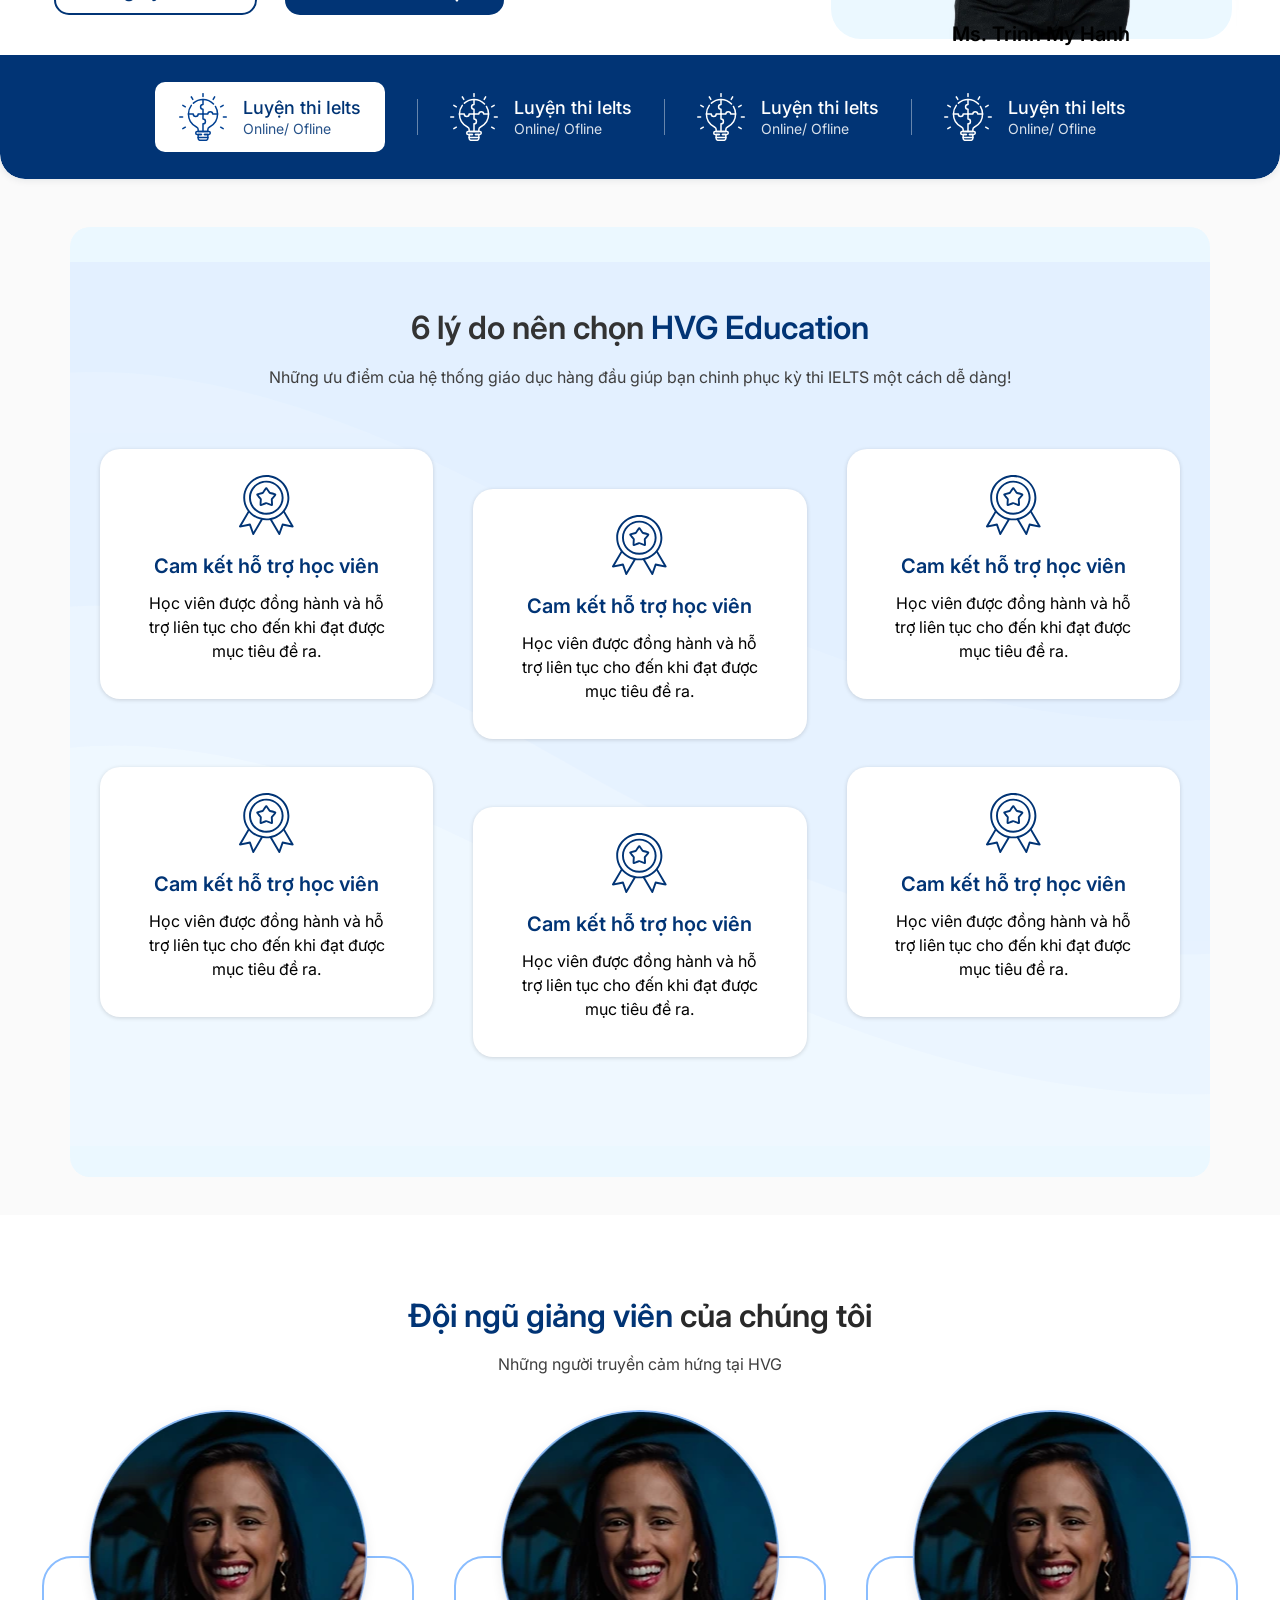
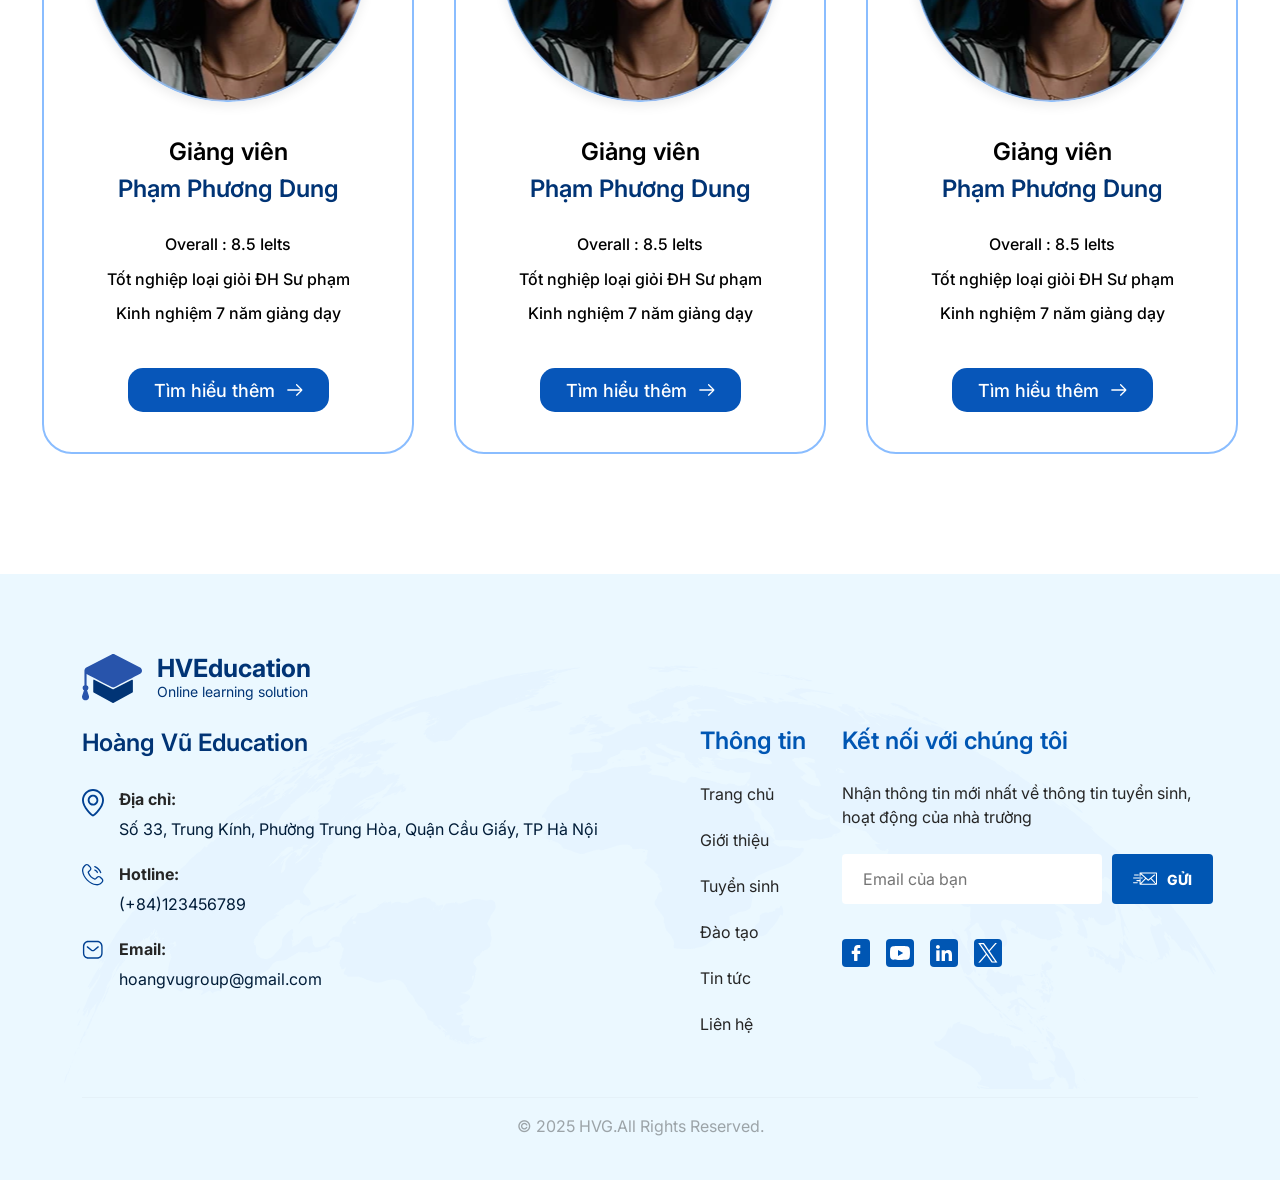
==== commit f3f05f32: "update" ====
--- a/index.html
+++ b/index.html
@@ -27,6 +27,8 @@
   <link href="styles/courses.css" rel="stylesheet">
   <!-- Liên kết CSS của Reasons Section (6 lý do chọn HVG Education) -->
   <link href="styles/reasons.css" rel="stylesheet">
+  <!-- Liên kết CSS của Teachers Section (Đội ngũ giảng viên) -->
+  <link href="styles/teachers.css" rel="stylesheet">
   <link href="styles/footer.css" rel="stylesheet">
 </head>
 <body>
@@ -331,6 +333,79 @@
       </div>
     </section>
 
+    <!-- 
+      Teachers Section: Phần "Đội ngũ giảng viên của chúng tôi"
+      Hiển thị danh sách giảng viên chất lượng cao với hình ảnh đè nửa card.
+    -->
+    <section class="teachers-section" id="teachers-section">
+      <div class="teachers-container">
+        <!-- Tiêu đề chính và phụ đề -->
+        <div class="teachers-header">
+          <h2 class="teachers-title"><span class="teachers-title-highlight">Đội ngũ giảng viên</span> của chúng tôi</h2>
+          <p class="teachers-subtitle">Những người truyền cảm hứng tại HVG</p>
+        </div>
+
+        <!-- Lưới hiển thị danh sách giảng viên (3 cột) -->
+        <div class="teachers-grid">
+
+          <!-- Giảng viên 1 -->
+          <div class="teacher-card">
+            <div class="teacher-avatar-wrap">
+              <img src="assets/teacher.webp" alt="Giảng viên Phạm Phương Dung" class="teacher-avatar">
+            </div>
+            <h3 class="teacher-role">Giảng viên</h3>
+            <h4 class="teacher-name">Phạm Phương Dung</h4>
+            <div class="teacher-details">
+              <p class="teacher-detail-item">Overall : 8.5 Ielts</p>
+              <p class="teacher-detail-item">Tốt nghiệp loại giỏi ĐH Sư phạm</p>
+              <p class="teacher-detail-item">Kinh nghiệm 7 năm giảng dạy</p>
+            </div>
+            <a href="#" class="btn-teacher-more">
+              Tìm hiểu thêm
+              <img src="assets/arrow-right.svg">
+            </a>
+          </div>
+
+          <!-- Giảng viên 2 -->
+          <div class="teacher-card">
+            <div class="teacher-avatar-wrap">
+              <img src="assets/teacher.webp" alt="Giảng viên Phạm Phương Dung" class="teacher-avatar">
+            </div>
+            <h3 class="teacher-role">Giảng viên</h3>
+            <h4 class="teacher-name">Phạm Phương Dung</h4>
+            <div class="teacher-details">
+              <p class="teacher-detail-item">Overall : 8.5 Ielts</p>
+              <p class="teacher-detail-item">Tốt nghiệp loại giỏi ĐH Sư phạm</p>
+              <p class="teacher-detail-item">Kinh nghiệm 7 năm giảng dạy</p>
+            </div>
+            <a href="#" class="btn-teacher-more">
+              Tìm hiểu thêm
+              <img src="assets/arrow-right.svg">
+            </a>
+          </div>
+
+          <!-- Giảng viên 3 -->
+          <div class="teacher-card">
+            <div class="teacher-avatar-wrap">
+              <img src="assets/teacher.webp" alt="Giảng viên Phạm Phương Dung" class="teacher-avatar">
+            </div>
+            <h3 class="teacher-role">Giảng viên</h3>
+            <h4 class="teacher-name">Phạm Phương Dung</h4>
+            <div class="teacher-details">
+              <p class="teacher-detail-item">Overall : 8.5 Ielts</p>
+              <p class="teacher-detail-item">Tốt nghiệp loại giỏi ĐH Sư phạm</p>
+              <p class="teacher-detail-item">Kinh nghiệm 7 năm giảng dạy</p>
+            </div>
+            <a href="#" class="btn-teacher-more">
+              Tìm hiểu thêm
+              <img src="assets/arrow-right.svg">
+            </a>
+          </div>
+
+        </div>
+      </div>
+    </section>
+
   </main>
 
   <!-- Khai báo vùng chứa của Footer để tải động nội dung từ footer.html qua jQuery AJAX -->
--- a/styles/reasons.css
+++ b/styles/reasons.css
@@ -9,6 +9,7 @@
    ======================================== */
 
 .reasons-section {
+  margin-bottom: 38px;
   margin-top: 48px;
   padding: 80px 0 120px;
   background-color: var(--accent-light, #ebf8ff);
--- a/styles/teachers.css
+++ b/styles/teachers.css
@@ -0,0 +1,286 @@
+/*
+  Teachers Section CSS
+  Dựa trên thiết kế Figma node 4:491.
+  Hiển thị danh sách đội ngũ giảng viên với hiệu ứng chồng ảnh lên trên card (overlapping avatar).
+*/
+
+.teachers-section {
+  padding: 80px 0 120px;
+  background-color: var(--white, #ffffff);
+  position: relative;
+  overflow: visible; /* Cho phép avatar hiển thị chờm ra ngoài section nếu cần */
+}
+
+/* Container chính của section */
+.teachers-container {
+  max-width: 1280px;
+  margin: 0 auto;
+  padding: 0 30px;
+  position: relative;
+  z-index: 2;
+}
+
+/* ========================================
+   PHẦN TIÊU ĐỀ SECTION
+   ======================================== */
+
+.teachers-header {
+  text-align: center;
+  margin-bottom: 180px; /* Tạo khoảng trống đủ lớn cho các avatar chờm lên trên */
+}
+
+/* Tiêu đề chính */
+.teachers-title {
+  font-family: var(--font-main, 'Inter', sans-serif);
+  font-size: 32px;
+  font-weight: 600;
+  color: #292929;
+  margin-bottom: 16px;
+  line-height: 1.3;
+}
+
+/* Màu navy nhấn mạnh */
+.teachers-title-highlight {
+  color: var(--primary-color, #013475);
+}
+
+/* Phụ đề dưới tiêu đề */
+.teachers-subtitle {
+  font-family: var(--font-main, 'Inter', sans-serif);
+  font-size: 16px;
+  font-weight: 400;
+  color: #3f3f3f;
+  margin: 0 auto;
+  line-height: 1.5;
+}
+
+/* ========================================
+   GRID HIỂN THỊ DANH SÁCH GIẢNG VIÊN
+   ======================================== */
+
+.teachers-grid {
+  display: flex;
+  gap: 40px;
+  justify-content: center;
+  align-items: stretch;
+  flex-wrap: wrap;
+}
+
+/* ========================================
+   CARD CHI TIẾT GIẢNG VIÊN
+   ======================================== */
+
+.teacher-card {
+  position: relative;
+  background-color: var(--white, #ffffff);
+  border: 2px solid #8abdff;
+  border-radius: 30px;
+  padding: 180px 30px 40px; /* Padding top lớn để chừa chỗ cho avatar đè lên */
+  width: 100%;
+  max-width: 372px;
+  min-height: 498px;
+  box-sizing: border-box;
+  display: flex;
+  flex-direction: column;
+  align-items: center;
+  justify-content: space-between;
+  transition: transform 0.3s ease, box-shadow 0.3s ease, border-color 0.3s ease;
+}
+
+/* Hiệu ứng di chuột nổi bật cho card */
+.teacher-card:hover {
+  transform: translateY(-5px);
+  box-shadow: 0px 8px 24px rgba(1, 52, 117, 0.12);
+  border-color: var(--primary-color, #013475);
+}
+
+/* Khung chứa ảnh chân dung của giáo viên (Overlapping top) */
+.teacher-avatar-wrap {
+  position: absolute;
+  top: -148px;
+  left: 50%;
+  transform: translateX(-50%);
+  width: 279px;
+  height: 292px;
+  border-radius: 50%;
+  overflow: hidden;
+  box-shadow: 0px 4px 12px rgba(0, 0, 0, 0.08);
+  transition: transform 0.3s ease;
+}
+
+.teacher-card:hover .teacher-avatar-wrap {
+  transform: translateX(-50%) scale(1.03); /* Micro-animation: Phóng to nhẹ avatar khi hover */
+}
+
+/* Định dạng hình ảnh avatar */
+.teacher-avatar {
+  width: 100%;
+  height: 100%;
+  object-fit: cover;
+  display: block;
+}
+
+/* Phần chữ "Giảng viên" */
+.teacher-role {
+  font-family: var(--font-main, 'Inter', sans-serif);
+  font-size: 24px;
+  font-weight: 600;
+  color: #000000;
+  margin: 0 0 8px;
+  line-height: 1.2;
+}
+
+/* Tên của giảng viên */
+.teacher-name {
+  font-family: var(--font-main, 'Inter', sans-serif);
+  font-size: 24px;
+  font-weight: 600;
+  color: var(--primary-color, #013475);
+  margin: 0 0 16px;
+  line-height: 1.2;
+}
+
+/* Khối chi tiết bằng cấp/kinh nghiệm */
+.teacher-details {
+  display: flex;
+  flex-direction: column;
+  gap: 12px;
+  margin-bottom: 30px;
+  flex-grow: 1;
+  justify-content: center;
+  width: 100%;
+}
+
+.teacher-detail-item {
+  font-family: var(--font-main, 'Inter', sans-serif);
+  font-size: 16px;
+  font-weight: 500;
+  color: #000000;
+  margin: 0;
+  line-height: 1.4;
+  text-align: center;
+}
+
+/* Nút hành động: Tìm hiểu thêm */
+.btn-teacher-more {
+  display: inline-flex;
+  align-items: center;
+  justify-content: center;
+  gap: 12px;
+  background-color: #0756b9;
+  color: var(--white, #ffffff);
+  width: 201px;
+  height: 44px;
+  border-radius: 15px;
+  font-family: var(--font-main, 'Inter', sans-serif);
+  font-size: 18px;
+  font-weight: 500;
+  text-decoration: none;
+  box-sizing: border-box;
+  transition: background-color 0.3s ease, transform 0.3s ease;
+}
+
+.btn-teacher-more:hover {
+  background-color: var(--primary-color, #013475);
+  color: var(--white, #ffffff);
+}
+
+/* Icon mũi tên */
+.btn-teacher-more svg {
+  width: 14px;
+  height: 14px;
+  transition: transform 0.3s ease;
+}
+
+/* Micro-animation: Mũi tên dịch phải khi di chuột vào nút */
+.btn-teacher-more:hover svg {
+  transform: translateX(4px);
+}
+
+/* ========================================
+   RESPONSIVE - Tablet (Màn hình dưới 992px)
+   ======================================== */
+
+@media (max-width: 991px) {
+  .teachers-section {
+    padding: 60px 0 100px;
+  }
+
+  .teachers-header {
+    margin-bottom: 160px;
+  }
+
+  .teachers-grid {
+    gap: 160px 30px; /* Tăng khoảng cách dọc (row gap) để nhường chỗ cho các avatar khi card tự xuống dòng */
+  }
+
+  .teacher-card {
+    max-width: 350px;
+    min-height: 460px;
+    padding: 160px 24px 30px;
+  }
+
+  .teacher-avatar-wrap {
+    width: 240px;
+    height: 250px;
+    top: -125px;
+  }
+
+  .teacher-role,
+  .teacher-name {
+    font-size: 22px;
+  }
+}
+
+/* ========================================
+   RESPONSIVE - Mobile (Màn hình dưới 768px)
+   ======================================== */
+
+@media (max-width: 767px) {
+  .teachers-section {
+    padding: 50px 0 80px;
+  }
+
+  .teachers-header {
+    margin-bottom: 140px;
+  }
+
+  .teachers-title {
+    font-size: 28px;
+  }
+
+  .teachers-grid {
+    flex-direction: column;
+    align-items: center;
+    gap: 140px; /* Khoảng cách giữa các card xếp chồng theo chiều dọc */
+    margin-top: 20px;
+  }
+
+  .teacher-card {
+    max-width: 320px;
+    min-height: 440px;
+    padding: 140px 20px 24px;
+  }
+
+  .teacher-avatar-wrap {
+    width: 200px;
+    height: 210px;
+    top: -105px;
+  }
+
+  .teacher-role,
+  .teacher-name {
+    font-size: 20px;
+  }
+
+  .teacher-detail-item {
+    font-size: 15px;
+  }
+
+  .btn-teacher-more {
+    width: 180px;
+    height: 40px;
+    font-size: 16px;
+    border-radius: 12px;
+  }
+}
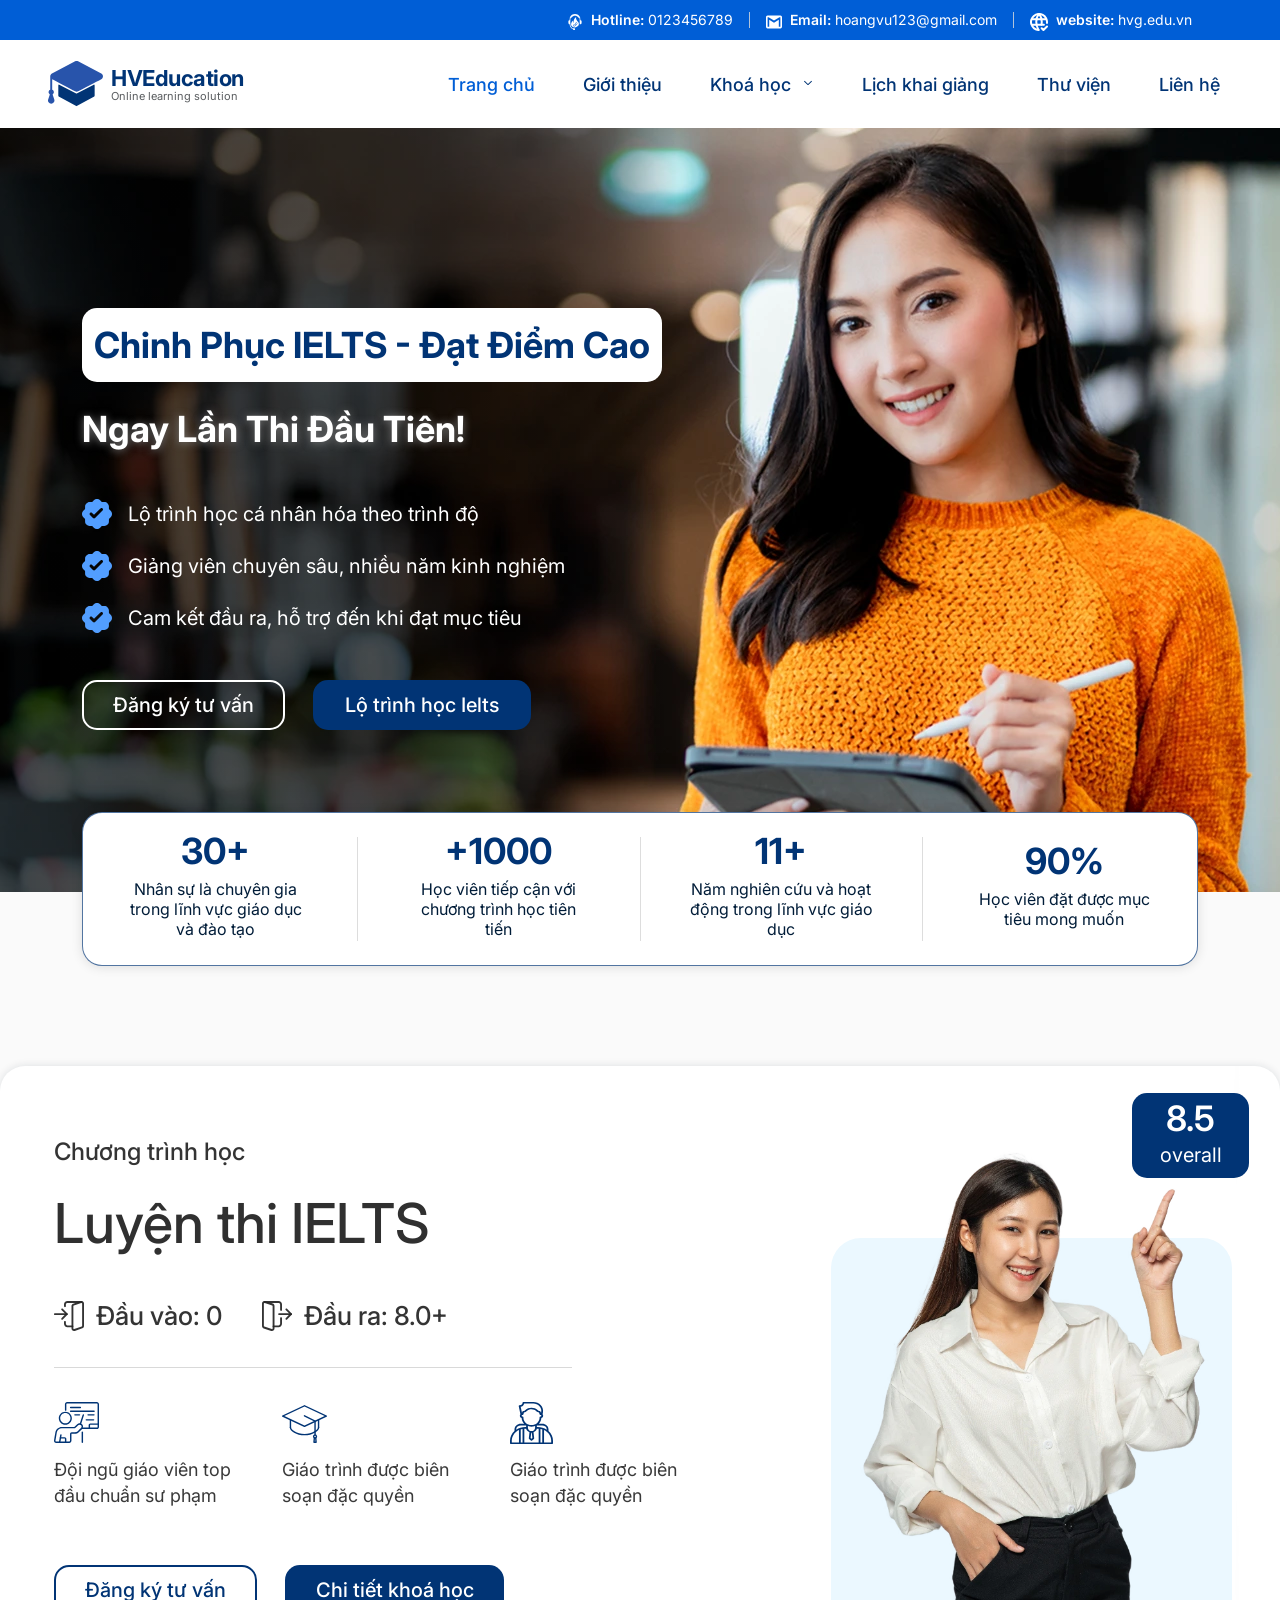
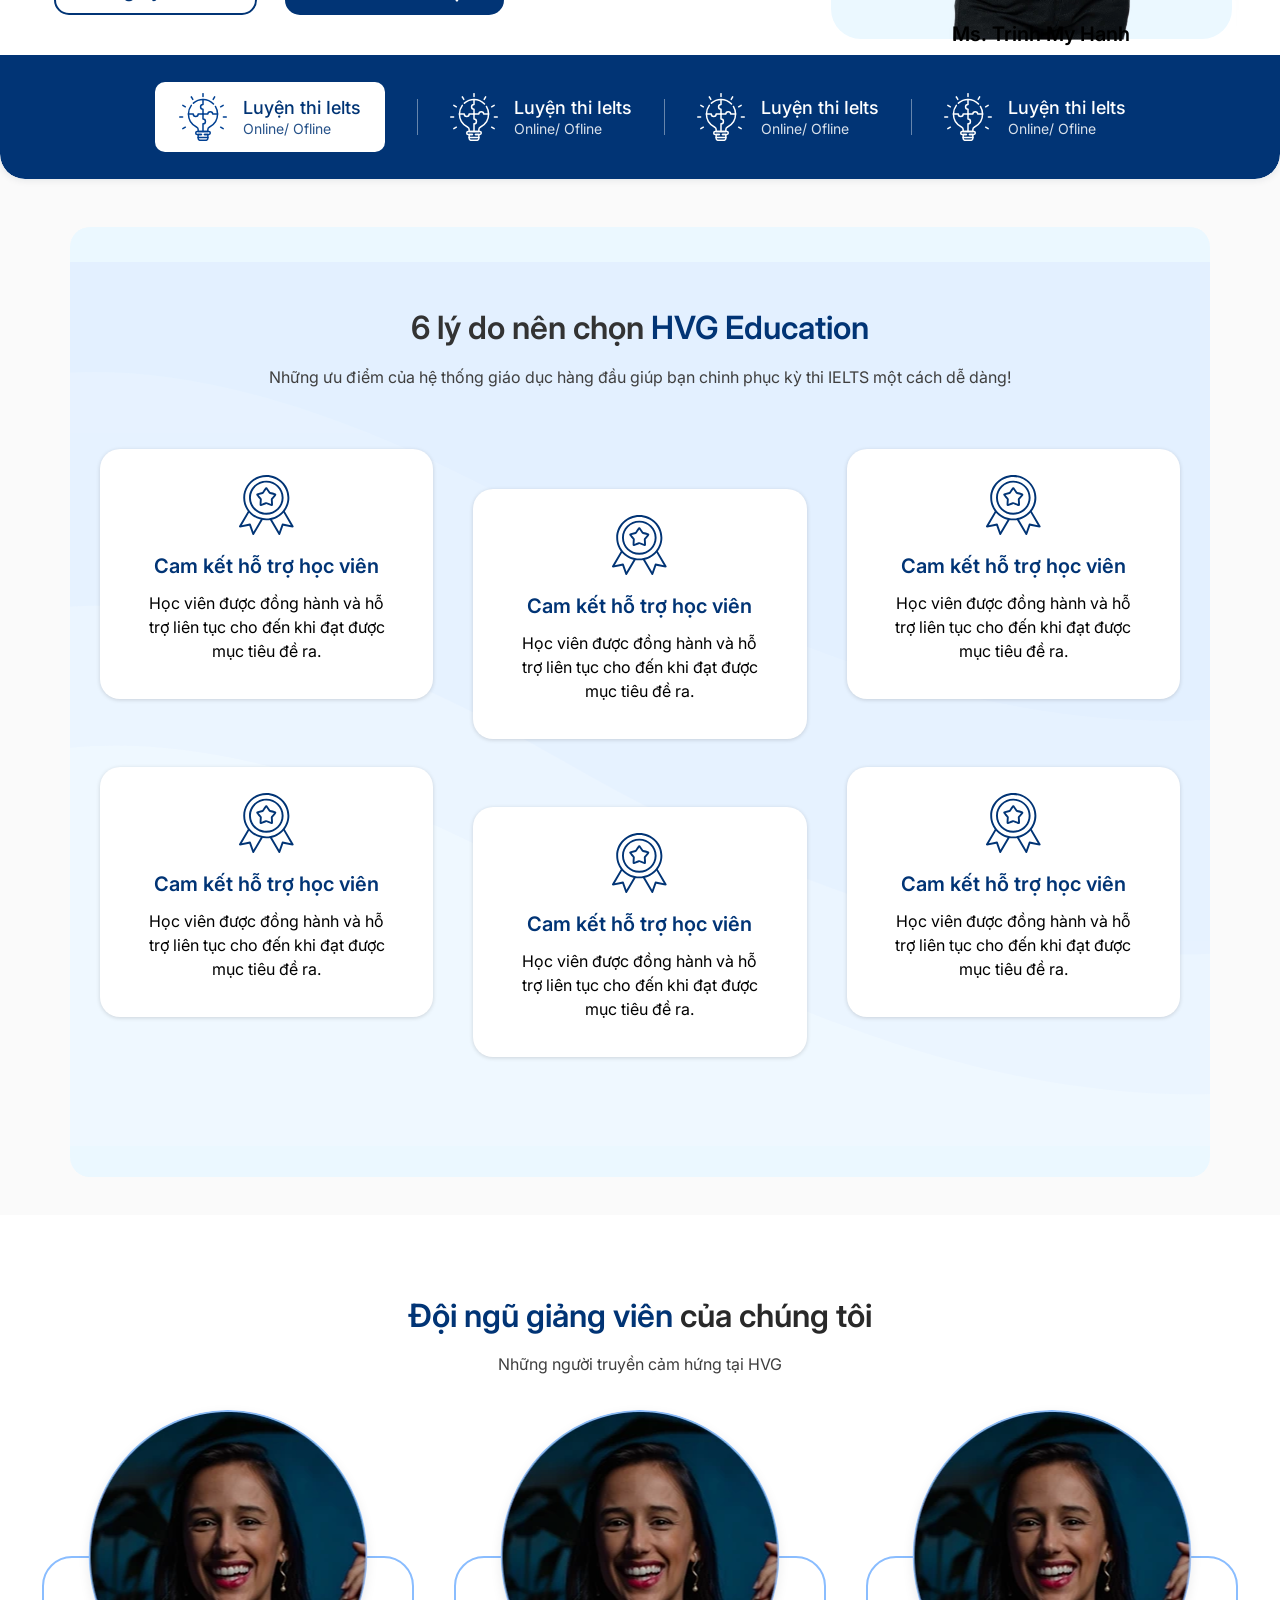
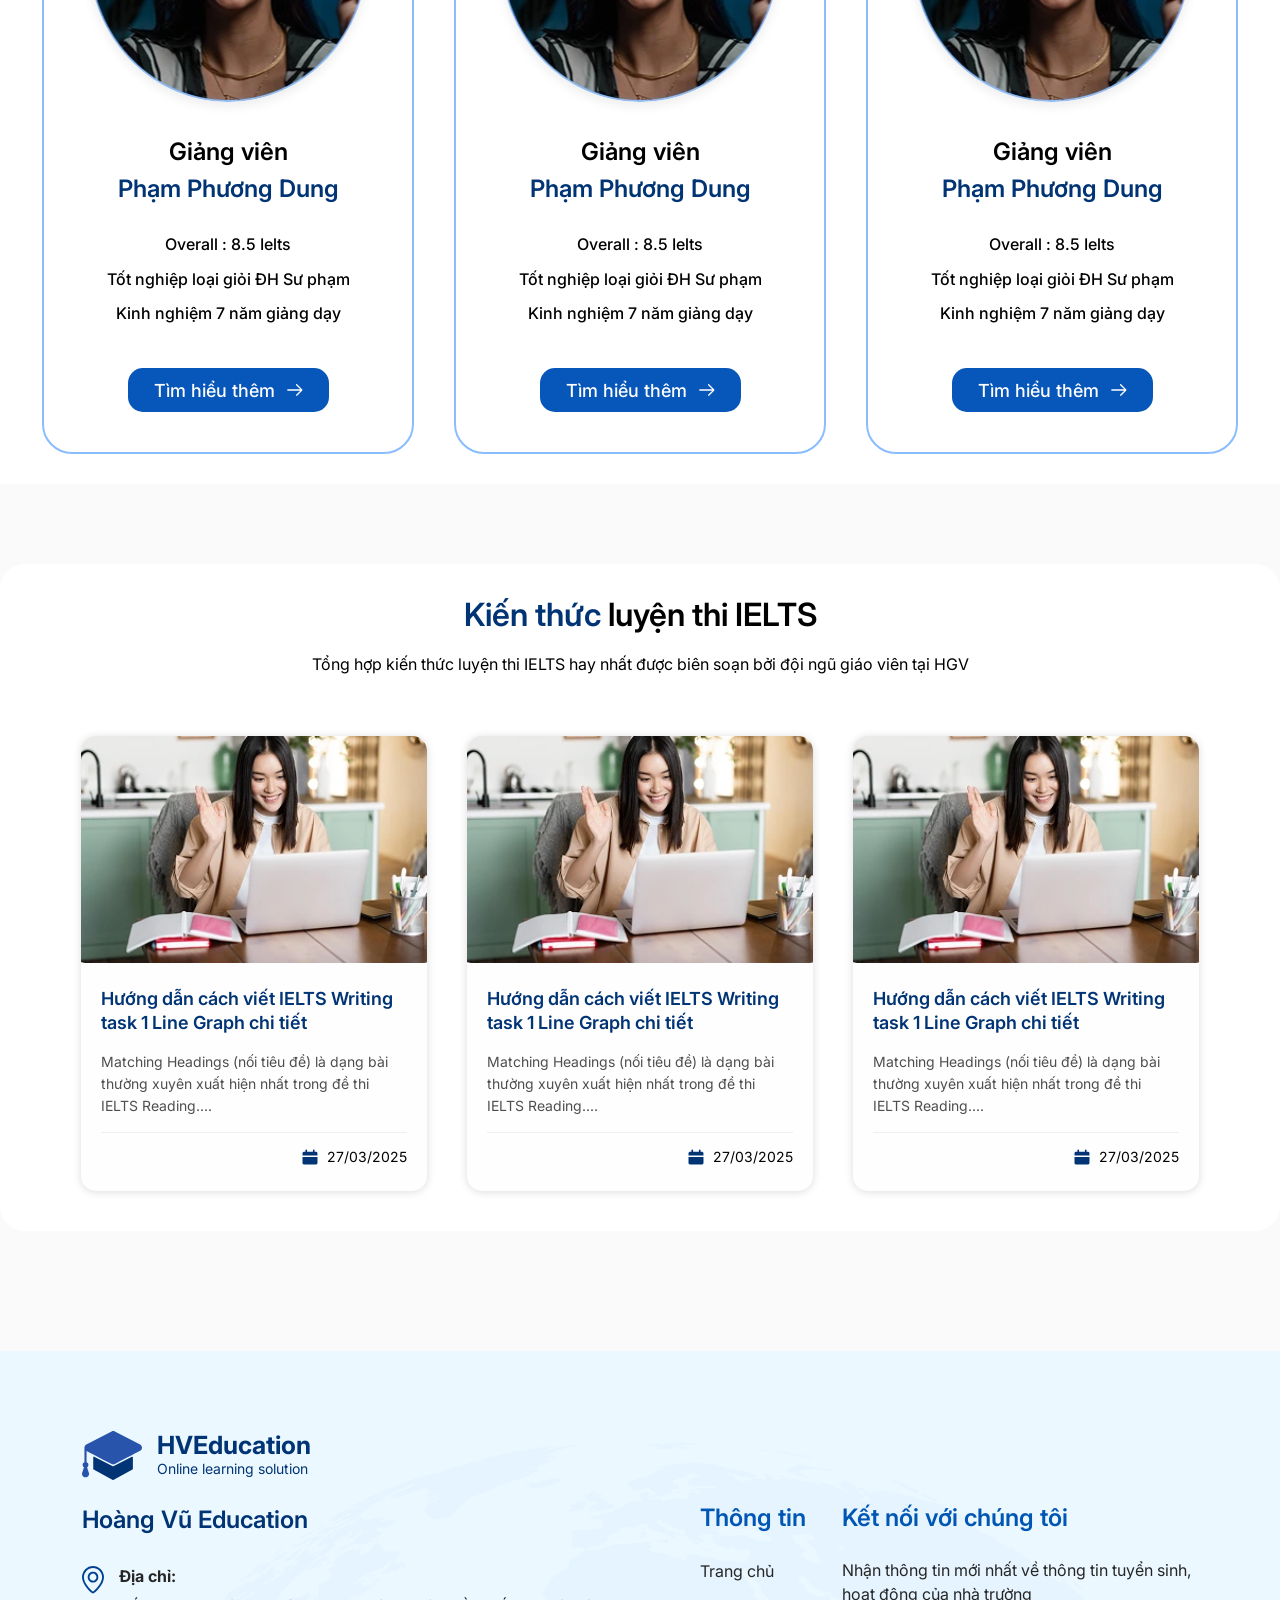
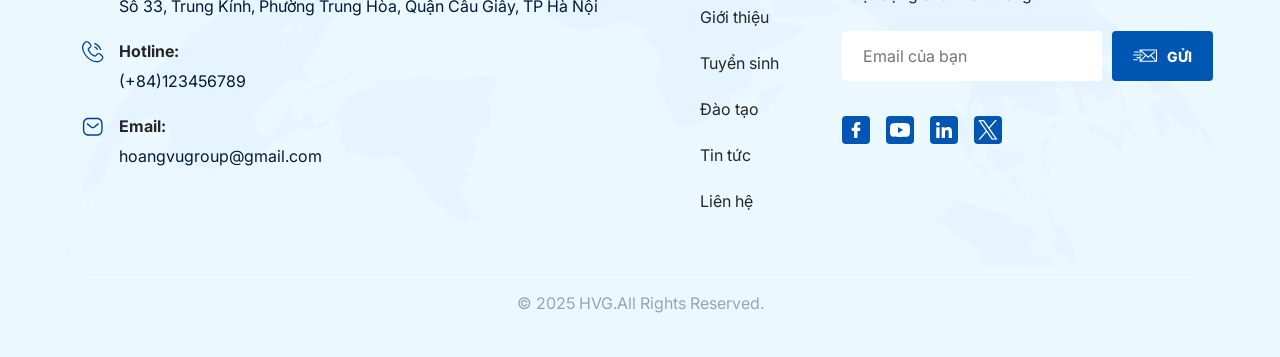
==== commit 98153615: "update" ====
--- a/index.html
+++ b/index.html
@@ -29,6 +29,8 @@
   <link href="styles/reasons.css" rel="stylesheet">
   <!-- Liên kết CSS của Teachers Section (Đội ngũ giảng viên) -->
   <link href="styles/teachers.css" rel="stylesheet">
+  <!-- Liên kết CSS của IELTS Knowledge Section (Kiến thức luyện thi) -->
+  <link href="styles/blog.css" rel="stylesheet">
   <link href="styles/footer.css" rel="stylesheet">
 </head>
 <body>
@@ -402,6 +404,80 @@
             </a>
           </div>
 
+    </section>
+
+    <!-- 
+      Knowledge Section: Phần "Kiến thức luyện thi IELTS"
+      Hiển thị các bài viết chia sẻ kiến thức hữu ích từ đội ngũ giáo viên.
+    -->
+    <section class="knowledge-section" id="knowledge-section">
+      <div class="knowledge-container">
+        <!-- Tiêu đề chính và phụ đề -->
+        <div class="knowledge-header">
+          <h2 class="knowledge-title"><span class="knowledge-title-highlight">Kiến thức</span> luyện thi IELTS</h2>
+          <p class="knowledge-subtitle">Tổng hợp kiến thức luyện thi IELTS hay nhất được biên soạn bởi đội ngũ giáo viên tại HGV</p>
+        </div>
+
+        <!-- Lưới hiển thị danh sách bài viết (3 cột) -->
+        <div class="knowledge-grid">
+
+          <!-- Bài viết 1 -->
+          <div class="knowledge-card">
+            <div class="knowledge-card-cover">
+              <img src="assets/blog-banner.webp" alt="Hướng dẫn cách viết IELTS Writing task 1 Line Graph chi tiết" class="knowledge-card-img">
+            </div>
+            <div class="knowledge-card-body">
+              <h3 class="knowledge-card-title">
+                <a href="#">Hướng dẫn cách viết IELTS Writing task 1 Line Graph chi tiết</a>
+              </h3>
+              <p class="knowledge-card-desc">Matching Headings (nối tiêu đề) là dạng bài thường xuyên xuất hiện nhất trong đề thi IELTS Reading....</p>
+              <div class="knowledge-card-footer">
+                <div class="knowledge-card-date-icon">
+                  <img src="assets/calendar.svg" alt="Calendar Icon">
+                </div>
+                <span class="knowledge-card-date-text">27/03/2025</span>
+              </div>
+            </div>
+          </div>
+
+          <!-- Bài viết 2 -->
+          <div class="knowledge-card">
+            <div class="knowledge-card-cover">
+              <img src="assets/blog-banner.webp" alt="Hướng dẫn cách viết IELTS Writing task 1 Line Graph chi tiết" class="knowledge-card-img">
+            </div>
+            <div class="knowledge-card-body">
+              <h3 class="knowledge-card-title">
+                <a href="#">Hướng dẫn cách viết IELTS Writing task 1 Line Graph chi tiết</a>
+              </h3>
+              <p class="knowledge-card-desc">Matching Headings (nối tiêu đề) là dạng bài thường xuyên xuất hiện nhất trong đề thi IELTS Reading....</p>
+              <div class="knowledge-card-footer">
+                <div class="knowledge-card-date-icon">
+                  <img src="assets/calendar.svg" alt="Calendar Icon">
+                </div>
+                <span class="knowledge-card-date-text">27/03/2025</span>
+              </div>
+            </div>
+          </div>
+
+          <!-- Bài viết 3 -->
+          <div class="knowledge-card">
+            <div class="knowledge-card-cover">
+              <img src="assets/blog-banner.webp" alt="Hướng dẫn cách viết IELTS Writing task 1 Line Graph chi tiết" class="knowledge-card-img">
+            </div>
+            <div class="knowledge-card-body">
+              <h3 class="knowledge-card-title">
+                <a href="#">Hướng dẫn cách viết IELTS Writing task 1 Line Graph chi tiết</a>
+              </h3>
+              <p class="knowledge-card-desc">Matching Headings (nối tiêu đề) là dạng bài thường xuyên xuất hiện nhất trong đề thi IELTS Reading....</p>
+              <div class="knowledge-card-footer">
+                <div class="knowledge-card-date-icon">
+                  <img src="assets/calendar.svg" alt="Calendar Icon">
+                </div>
+                <span class="knowledge-card-date-text">27/03/2025</span>
+              </div>
+            </div>
+          </div>
+
         </div>
       </div>
     </section>
--- a/styles/teachers.css
+++ b/styles/teachers.css
@@ -5,7 +5,7 @@
 */
 
 .teachers-section {
-  padding: 80px 0 120px;
+  padding: 80px 0 30px;
   background-color: var(--white, #ffffff);
   position: relative;
   overflow: visible; /* Cho phép avatar hiển thị chờm ra ngoài section nếu cần */
--- a/styles/blog.css
+++ b/styles/blog.css
@@ -0,0 +1,263 @@
+/*
+  IELTS Knowledge Section CSS
+  Dựa trên thiết kế Figma node 4:528.
+  Hiển thị danh sách kiến thức luyện thi IELTS dạng card 3 cột.
+*/
+
+.knowledge-section {
+  padding: 80px 0 120px;
+  background-color: #FAFAFA;
+  position: relative;
+  overflow: hidden;
+}
+
+/* Container chính của section */
+.knowledge-container {
+  background-color: #FFFFFF;
+  max-width: 1280px;
+  margin: 0 auto;
+  padding: 0 30px;
+  position: relative;
+  z-index: 2;
+  border-radius: 25px;
+  padding: 30px 30px 40px;
+}
+
+/* ========================================
+   PHẦN TIÊU ĐỀ SECTION
+   ======================================== */
+
+.knowledge-header {
+  text-align: center;
+  margin-bottom: 60px;
+}
+
+/* Tiêu đề chính */
+.knowledge-title {
+  font-family: var(--font-main, 'Inter', sans-serif);
+  font-size: 32px;
+  font-weight: 600;
+  color: #000000;
+  margin-bottom: 16px;
+  line-height: 1.3;
+}
+
+/* Màu navy nhấn mạnh */
+.knowledge-title-highlight {
+  color: var(--primary-color, #013475);
+}
+
+/* Phụ đề dưới tiêu đề */
+.knowledge-subtitle {
+  font-family: var(--font-main, 'Inter', sans-serif);
+  font-size: 16px;
+  font-weight: 400;
+  color: #000000;
+  max-width: 771px;
+  margin: 0 auto;
+  line-height: 1.5;
+}
+
+/* ========================================
+   GRID HIỂN THỊ DANH SÁCH BÀI VIẾT
+   ======================================== */
+
+.knowledge-grid {
+  display: flex;
+  gap: 40px;
+  justify-content: center;
+  align-items: stretch;
+  flex-wrap: wrap;
+}
+
+/* ========================================
+   CARD BÀI VIẾT CHI TIẾT
+   ======================================== */
+
+.knowledge-card {
+  background-color: #fefefe;
+  border-radius: 15px;
+  box-shadow: 0px 1px 8px 0px rgba(7, 12, 47, 0.14);
+  overflow: hidden;
+  width: 100%;
+  max-width: 346px;
+  display: flex;
+  flex-direction: column;
+  transition: transform 0.3s ease, box-shadow 0.3s ease;
+  box-sizing: border-box;
+}
+
+/* Hiệu ứng nổi lên khi di chuột vào card */
+.knowledge-card:hover {
+  transform: translateY(-5px);
+  box-shadow: 0px 8px 24px rgba(7, 12, 47, 0.22);
+}
+
+/* Khu vực chứa ảnh bìa bài viết */
+.knowledge-card-cover {
+  width: 100%;
+  height: 227px;
+  overflow: hidden;
+  position: relative;
+}
+
+/* Hình ảnh bìa */
+.knowledge-card-img {
+  width: 100%;
+  height: 100%;
+  object-fit: cover;
+  display: block;
+  transition: transform 0.5s ease;
+}
+
+/* Phóng to nhẹ hình ảnh khi hover card */
+.knowledge-card:hover .knowledge-card-img {
+  transform: scale(1.04);
+}
+
+/* Khối nội dung chữ bên dưới ảnh */
+.knowledge-card-body {
+  padding: 24px 20px;
+  display: flex;
+  flex-direction: column;
+  flex-grow: 1;
+  justify-content: space-between;
+  gap: 16px;
+}
+
+/* Tiêu đề bài viết */
+.knowledge-card-title {
+  font-family: var(--font-main, 'Inter', sans-serif);
+  font-size: 18px;
+  font-weight: 600;
+  color: var(--primary-color, #013475);
+  margin: 0;
+  line-height: 1.35;
+}
+
+.knowledge-card-title a {
+  color: inherit;
+  text-decoration: none;
+  transition: color 0.2s ease;
+}
+
+.knowledge-card-title a:hover {
+  color: var(--secondary-color, #005ed6);
+}
+
+/* Mô tả ngắn của bài viết */
+.knowledge-card-desc {
+  font-family: var(--font-main, 'Inter', sans-serif);
+  font-size: 14px;
+  font-weight: 400;
+  color: #4e4e4e;
+  margin: 0;
+  line-height: 1.55;
+  /* Giới hạn hiển thị tối đa 3 dòng */
+  display: -webkit-box;
+  line-clamp: 3;
+  -webkit-box-orient: vertical;
+  overflow: hidden;
+}
+
+/* Footer chứa ngày tháng */
+.knowledge-card-footer {
+  display: flex;
+  align-items: center;
+  justify-content: flex-end;
+  gap: 8px;
+  margin-top: auto;
+  border-top: 1px solid #f0f0f0;
+  padding-top: 14px;
+}
+
+/* Icon lịch ngày tháng */
+.knowledge-card-date-icon {
+  width: 18px;
+  height: 18px;
+  display: flex;
+  align-items: center;
+  justify-content: center;
+}
+
+.knowledge-card-date-icon img {
+  width: 100%;
+  height: 100%;
+  object-fit: contain;
+}
+
+/* Chữ hiển thị ngày */
+.knowledge-card-date-text {
+  font-family: var(--font-main, 'Inter', sans-serif);
+  font-size: 14px;
+  font-weight: 400;
+  color: #000000;
+  margin: 0;
+  line-height: 1.4;
+}
+
+/* ========================================
+   RESPONSIVE - Tablet (Màn hình dưới 992px)
+   ======================================== */
+
+@media (max-width: 991px) {
+  .knowledge-section {
+    padding: 60px 0 100px;
+  }
+
+  .knowledge-header {
+    margin-bottom: 40px;
+  }
+
+  .knowledge-grid {
+    gap: 30px;
+  }
+
+  .knowledge-card {
+    max-width: 320px;
+  }
+
+  .knowledge-card-cover {
+    height: 200px;
+  }
+
+  .knowledge-title {
+    font-size: 28px;
+  }
+}
+
+/* ========================================
+   RESPONSIVE - Mobile (Màn hình dưới 768px)
+   ======================================== */
+
+@media (max-width: 767px) {
+  .knowledge-section {
+    padding: 50px 0 80px;
+  }
+
+  .knowledge-header {
+    margin-bottom: 30px;
+  }
+
+  .knowledge-title {
+    font-size: 24px;
+  }
+
+  .knowledge-subtitle {
+    font-size: 14px;
+  }
+
+  .knowledge-grid {
+    flex-direction: column;
+    align-items: center;
+    gap: 25px;
+  }
+
+  .knowledge-card {
+    max-width: 100%;
+  }
+
+  .knowledge-card-cover {
+    height: 210px;
+  }
+}
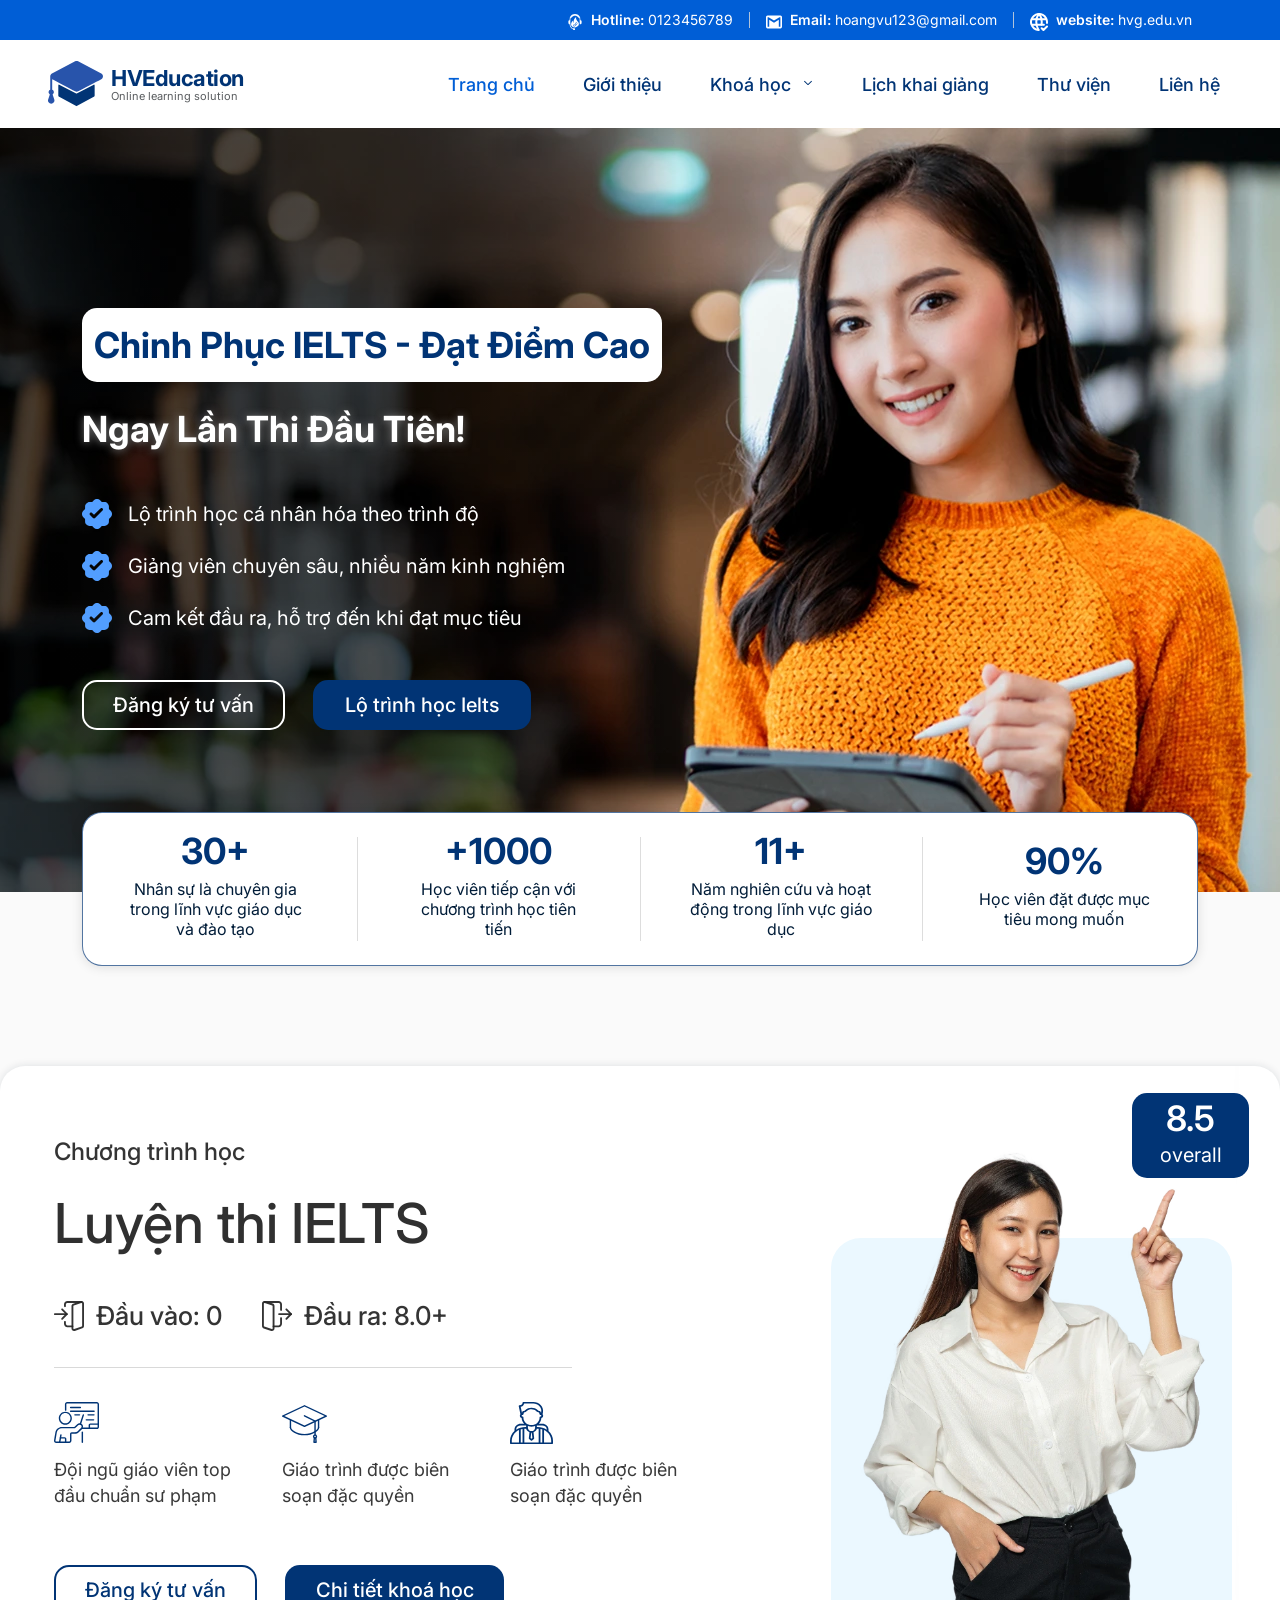
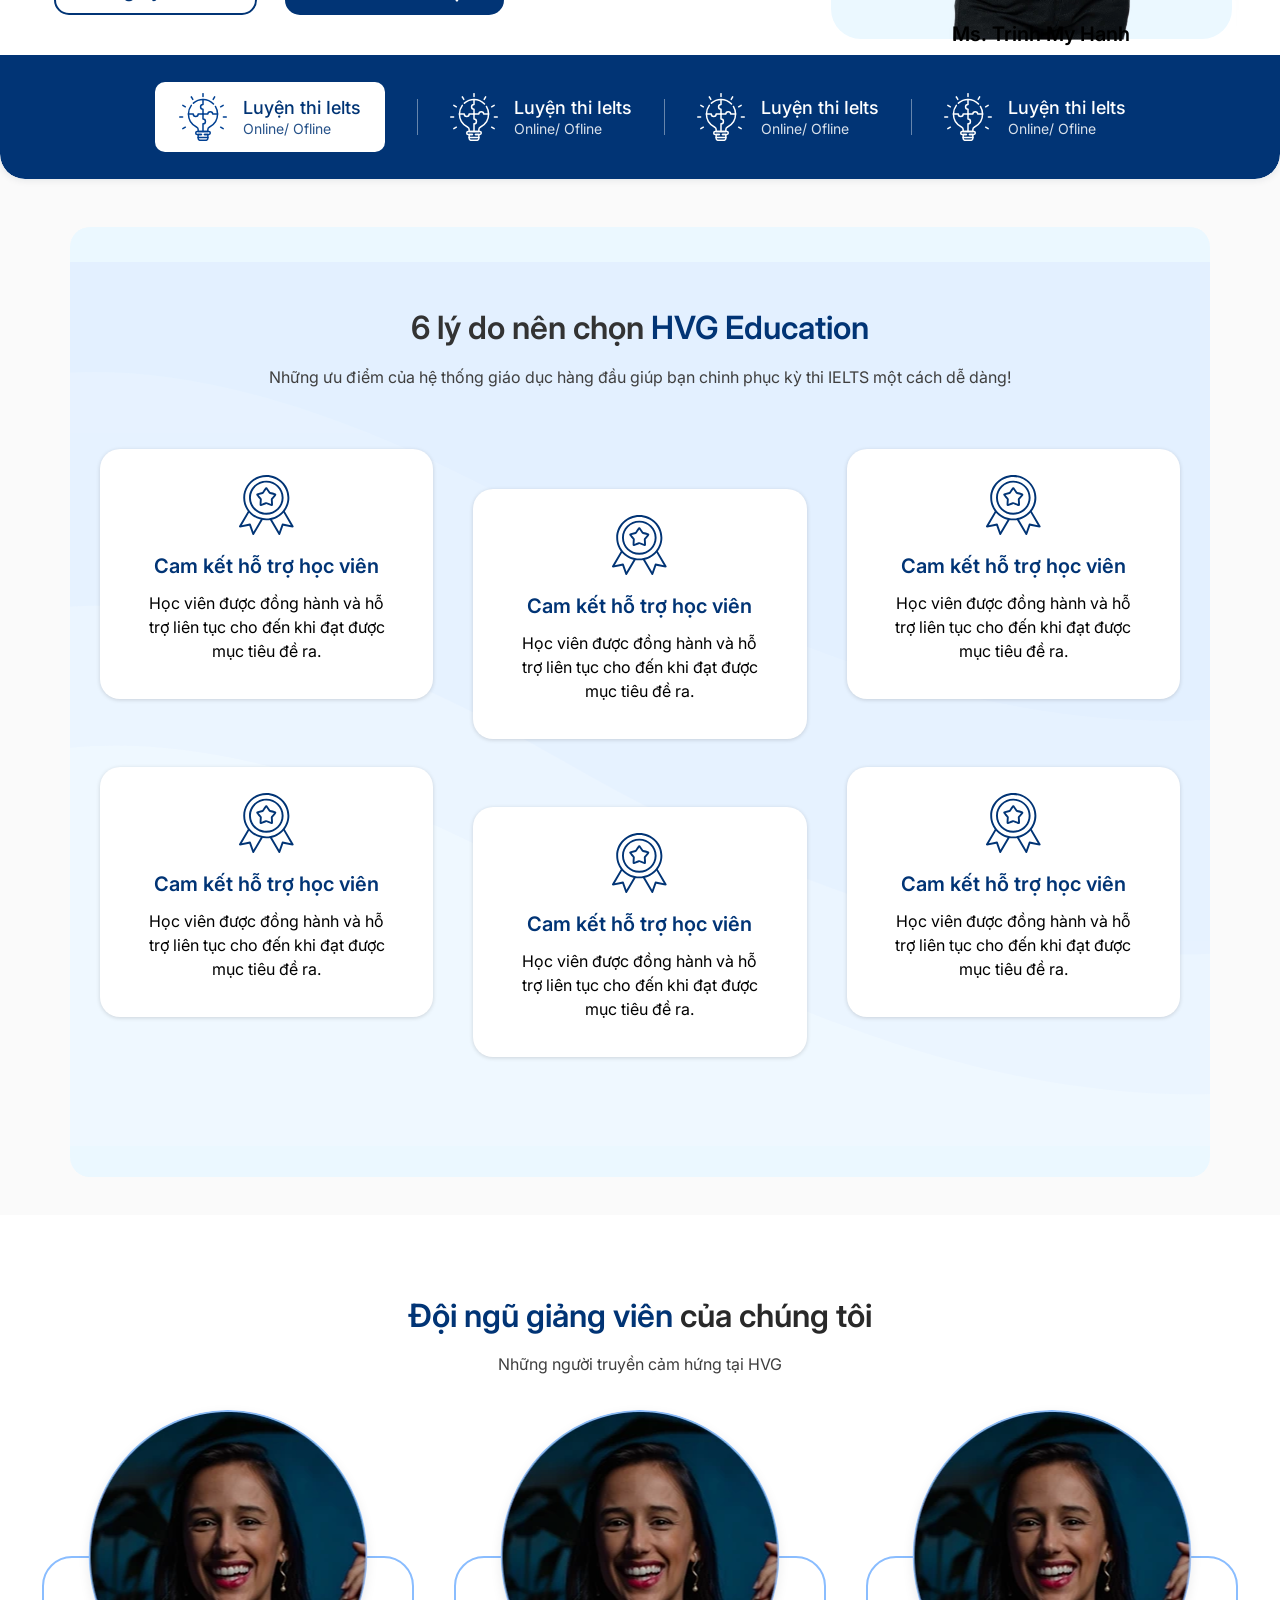
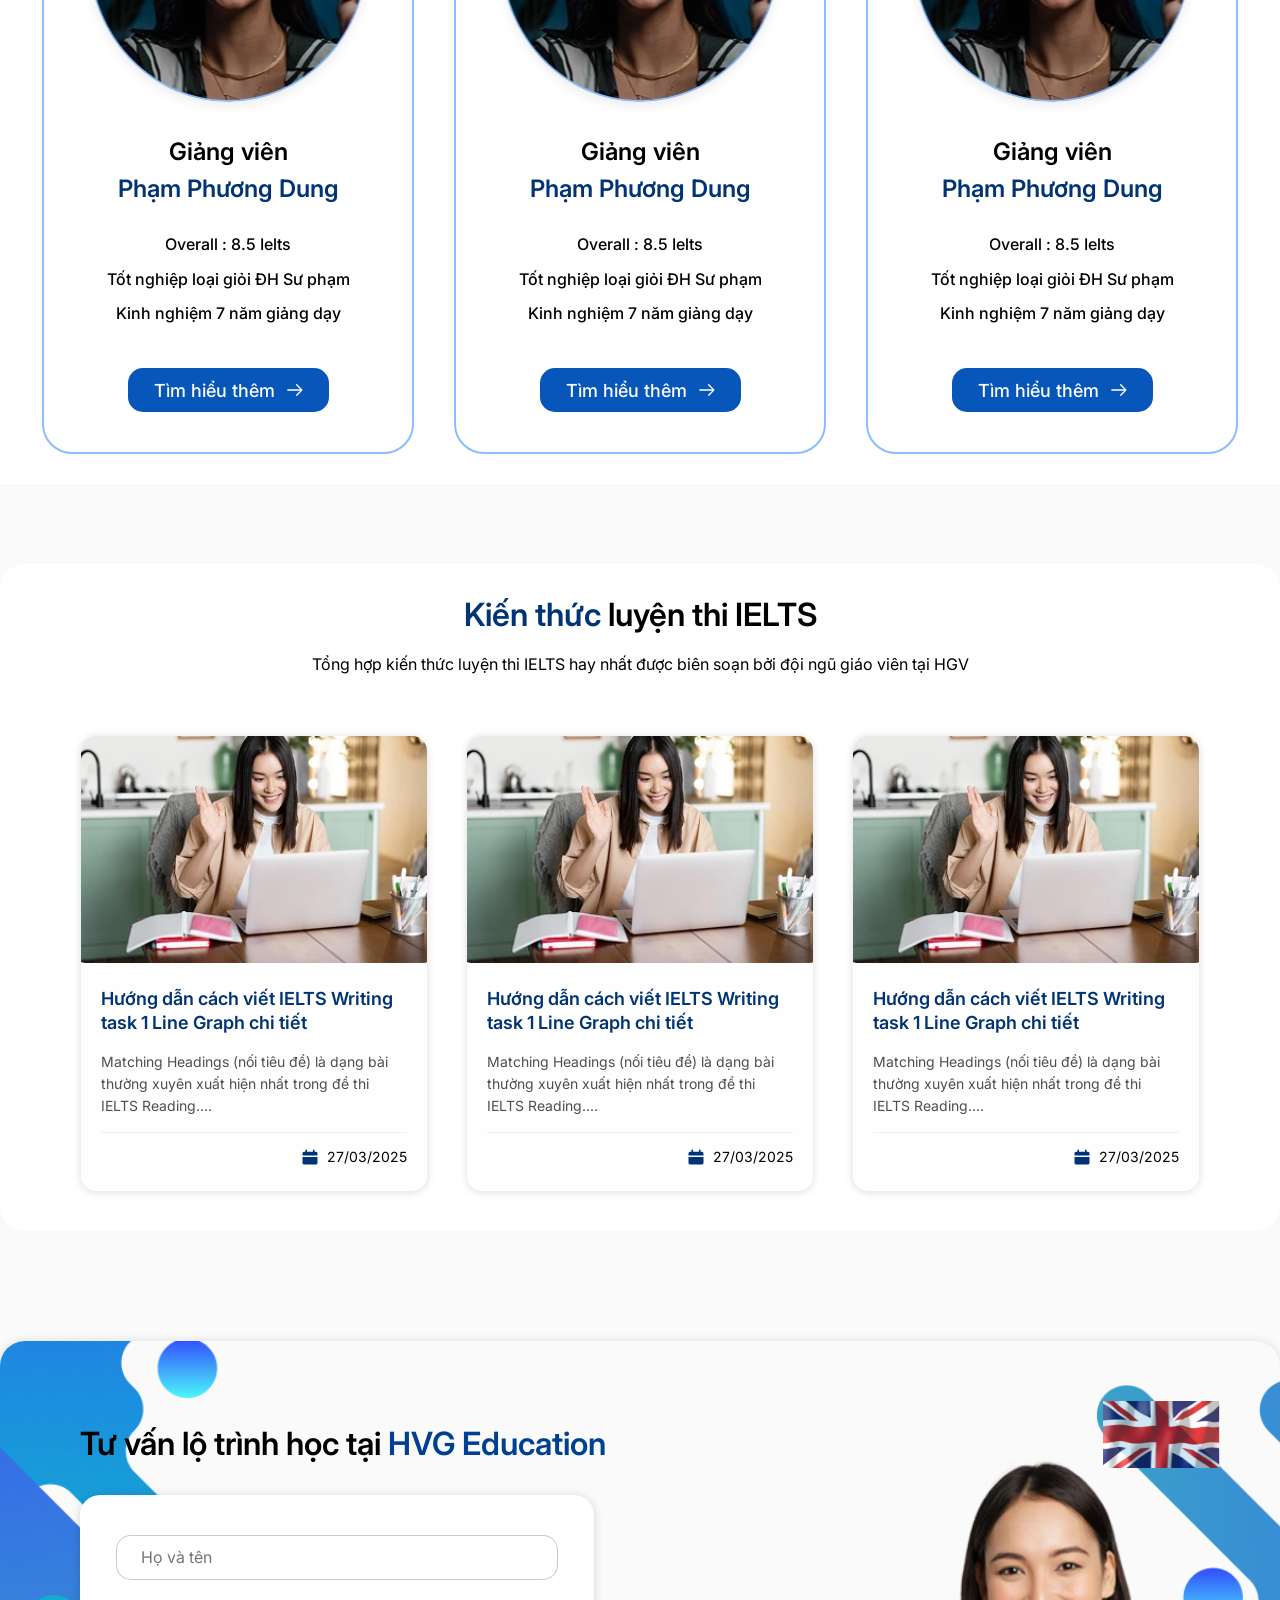
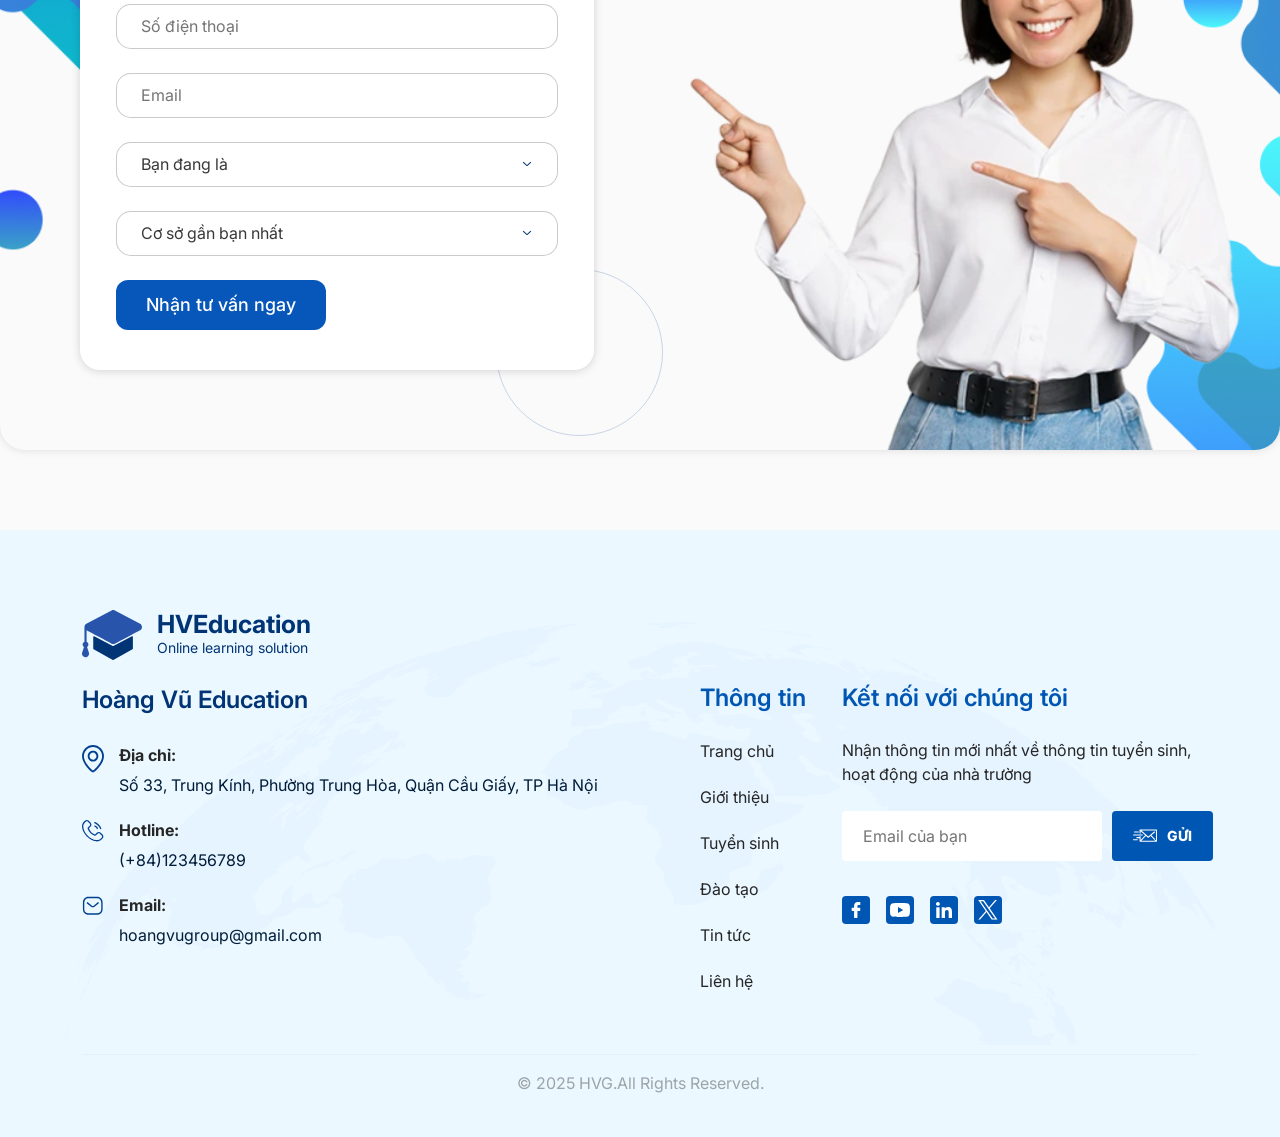
==== commit 932dc26d: "update" ====
--- a/index.html
+++ b/index.html
@@ -31,6 +31,8 @@
   <link href="styles/teachers.css" rel="stylesheet">
   <!-- Liên kết CSS của IELTS Knowledge Section (Kiến thức luyện thi) -->
   <link href="styles/blog.css" rel="stylesheet">
+  <!-- Liên kết CSS của Consultation Form Section (Tư vấn lộ trình) -->
+  <link href="styles/consultation.css" rel="stylesheet">
   <link href="styles/footer.css" rel="stylesheet">
 </head>
 <body>
@@ -478,6 +480,71 @@
             </div>
           </div>
 
+    </section>
+
+    <!-- 
+      Consultation Section: Phần "Tư vấn lộ trình học tại HVG Education"
+      Hiển thị form đăng ký tư vấn và hình ảnh minh họa học viên bên phải.
+    -->
+    <section class="consultation-section" id="consultation-section">
+      <!-- Icon lá cờ Anh quốc trang trí góc trên bên phải (Học viên tự thay thế ảnh khi cần) -->
+      <div class="consultation-uk-flag">
+        <img src="assets/uk-flag.svg" alt="UK Flag Decor">
+      </div>
+
+      <!-- Vòng tròn trang trí phía sau -->
+      <div class="consultation-decor-circle"></div>
+
+      <div class="consultation-container">
+        <!-- Cột bên trái: Tiêu đề và Form đăng ký -->
+        <div class="consultation-content">
+          <h2 class="consultation-title">Tư vấn lộ trình học tại <span class="consultation-title-highlight">HVG Education</span></h2>
+          
+          <form class="consultation-form-card" action="#" method="POST">
+            <!-- Trường: Họ và tên -->
+            <div class="consultation-form-group">
+              <input type="text" class="consultation-form-input" placeholder="Họ và tên" required>
+            </div>
+
+            <!-- Trường: Số điện thoại -->
+            <div class="consultation-form-group">
+              <input type="tel" class="consultation-form-input" placeholder="Số điện thoại" required>
+            </div>
+
+            <!-- Trường: Email -->
+            <div class="consultation-form-group">
+              <input type="email" class="consultation-form-input" placeholder="Email" required>
+            </div>
+
+            <!-- Trường: Bạn đang là (Select Dropdown) -->
+            <div class="consultation-form-group">
+              <select class="consultation-form-select" required>
+                <option value="" disabled selected hidden>Bạn đang là</option>
+                <option value="student">Học sinh / Sinh viên</option>
+                <option value="worker">Người đi làm</option>
+                <option value="other">Khác</option>
+              </select>
+            </div>
+
+            <!-- Trường: Cơ sở gần bạn nhất (Select Dropdown) -->
+            <div class="consultation-form-group">
+              <select class="consultation-form-select" required>
+                <option value="" disabled selected hidden>Cơ sở gần bạn nhất</option>
+                <option value="hn">Hà Nội</option>
+                <option value="hcm">TP. Hồ Chí Minh</option>
+                <option value="dn">Đà Nẵng</option>
+              </select>
+            </div>
+
+            <!-- Nút gửi form -->
+            <button type="submit" class="btn-consultation-submit">Nhận tư vấn ngay</button>
+          </form>
+        </div>
+
+        <!-- Cột bên phải: Hình ảnh học viên chỉ tay -->
+        <div class="consultation-visual">
+          <!-- Placeholder học viên chỉ tay (Đã chuẩn bị sẵn ảnh minh họa) -->
+          <img src="assets/pointer.webp" alt="Student pointing to form" class="consultation-student-img">
         </div>
       </div>
     </section>
--- a/styles/blog.css
+++ b/styles/blog.css
@@ -5,7 +5,7 @@
 */
 
 .knowledge-section {
-  padding: 80px 0 120px;
+  padding: 80px 0 30px;
   background-color: #FAFAFA;
   position: relative;
   overflow: hidden;
--- a/styles/consultation.css
+++ b/styles/consultation.css
@@ -0,0 +1,309 @@
+/*
+  Consultation Form Section CSS
+  Dựa trên thiết kế Figma node 4:661.
+  Hiển thị form tư vấn lộ trình học với hình ảnh minh họa bên phải.
+*/
+
+.consultation-section {
+  max-width: 1280px;
+  margin: 80px auto;
+  padding: 80px 0;
+  background-image: url('../assets/colsultant-bg.png');
+  background-repeat: no-repeat;
+  background-position: center;
+  background-size: cover;
+  border-radius: 25px;
+  box-shadow: 0px 0px 10px 0px rgba(0, 0, 0, 0.12);
+  position: relative;
+  overflow: hidden;
+}
+
+/* Container chính của section */
+.consultation-container {
+  max-width: 1200px;
+  margin: 0 auto;
+  padding: 0 40px;
+  position: relative;
+  z-index: 2;
+  display: flex;
+  align-items: center;
+  justify-content: space-between;
+  gap: 10px;
+}
+
+/* ========================================
+   CỘT TRÁI: TIÊU ĐỀ VÀ FORM
+   ======================================== */
+
+.consultation-content {
+  flex: 1;
+  max-width: 620px;
+  display: flex;
+  flex-direction: column;
+}
+
+/* Tiêu đề chính */
+.consultation-title {
+  font-family: var(--font-main, 'Inter', sans-serif);
+  font-size: 32px;
+  font-weight: 600;
+  color: #000000;
+  margin-bottom: 30px;
+  line-height: 1.35;
+  white-space: nowrap;
+}
+
+/* Màu xanh nhấn mạnh thương hiệu */
+.consultation-title-highlight {
+  color: #004092;
+}
+
+/* Form Card màu trắng */
+.consultation-form-card {
+  background-color: var(--white, #ffffff);
+  border-radius: 20px;
+  box-shadow: 0px 1px 10px 0px rgba(0, 0, 0, 0.16);
+  padding: 40px 36px;
+  width: 100%;
+  max-width: 514px;
+  box-sizing: border-box;
+  display: flex;
+  flex-direction: column;
+  gap: 24px;
+}
+
+/* Nhóm form-group */
+.consultation-form-group {
+  position: relative;
+  width: 100%;
+}
+
+/* Input và Select */
+.consultation-form-input,
+.consultation-form-select {
+  width: 100%;
+  height: 45px;
+  border: 0.8px solid rgba(162, 162, 162, 0.57);
+  border-radius: 15px;
+  padding: 0 24px;
+  font-family: var(--font-main, 'Inter', sans-serif);
+  font-size: 16px;
+  color: #393939;
+  background-color: var(--white, #ffffff);
+  outline: none;
+  box-sizing: border-box;
+  transition: border-color 0.2s ease, box-shadow 0.2s ease;
+}
+
+/* Dropdown select cần ẩn mũi tên mặc định để hiển thị icon tùy biến */
+.consultation-form-select {
+  appearance: none;
+  -webkit-appearance: none;
+  -moz-appearance: none;
+  background-image: url('../assets/arrow-down.svg');
+  background-repeat: no-repeat;
+  background-position: right 24px center;
+  background-size: 12px;
+  cursor: pointer;
+}
+
+/* Hiệu ứng khi focus */
+.consultation-form-input:focus,
+.consultation-form-select:focus {
+  border-color: var(--primary-color, #013475);
+  box-shadow: 0 0 0 3px rgba(1, 52, 117, 0.1);
+}
+
+/* Nút bấm gửi thông tin */
+.btn-consultation-submit {
+  background-color: #0756b9;
+  color: var(--white, #ffffff);
+  width: 210px;
+  height: 50px;
+  border: none;
+  border-radius: 12px;
+  font-family: var(--font-main, 'Inter', sans-serif);
+  font-size: 18px;
+  font-weight: 500;
+  cursor: pointer;
+  display: inline-flex;
+  align-items: center;
+  justify-content: center;
+  align-self: flex-start;
+  transition: background-color 0.3s ease, transform 0.3s ease, box-shadow 0.3s ease;
+}
+
+.btn-consultation-submit:hover {
+  background-color: #004092;
+  transform: translateY(-2px);
+  box-shadow: 0px 4px 12px rgba(7, 86, 185, 0.2);
+}
+
+/* ========================================
+   CỘT PHẢI: HÌNH ẢNH MINH HỌA
+   ======================================== */
+
+.consultation-visual {
+  flex: 1;
+  max-width: 480px;
+  display: flex;
+  align-items: flex-end;
+  justify-content: center;
+  position: relative;
+}
+
+/* Ảnh bạn học viên chỉ tay */
+.consultation-student-img {
+  position: relative;
+  bottom: -50px;
+  width: 100%;
+  height: auto;
+  display: block;
+  scale: 1.2;
+}
+
+/* ========================================
+   CÁC PHẦN TỬ TRANG TRÍ (DECORATIVE ELEMENTS)
+   ======================================== */
+
+/* Icon lá cờ Anh quốc góc trên bên phải */
+.consultation-uk-flag {
+  position: absolute;
+  top: 60px;
+  right: 60px;
+  width: 117px;
+  height: 67px;
+  pointer-events: none;
+  z-index: 3;
+}
+
+.consultation-uk-flag img {
+  width: 100%;
+  height: 100%;
+  object-fit: contain;
+}
+
+/* Vòng tròn trang trí */
+.consultation-decor-circle {
+  position: absolute;
+  left: 496px;
+  top: 528px;
+  width: 167px;
+  height: 167px;
+  border-radius: 50%;
+  border: 1px solid #00409233;
+  pointer-events: none;
+  z-index: 1;
+}
+
+/* ========================================
+   RESPONSIVE - Màn hình Laptop/Tablet nhỏ
+   ======================================== */
+
+@media (max-width: 1199px) {
+  .consultation-section {
+    margin: 60px 20px;
+    padding: 60px 0;
+  }
+
+  .consultation-container {
+    padding: 0 30px;
+    gap: 30px;
+  }
+
+  .consultation-title {
+    font-size: 28px;
+  }
+
+  .consultation-uk-flag {
+    top: 40px;
+    right: 40px;
+    width: 90px;
+    height: 52px;
+  }
+}
+
+/* ========================================
+   RESPONSIVE - Tablet (Màn hình dưới 992px)
+   ======================================== */
+
+@media (max-width: 991px) {
+  .consultation-title {
+    white-space: normal;
+  }
+
+  .consultation-container {
+    flex-direction: column;
+    align-items: center;
+    text-align: center;
+  }
+
+  .consultation-content {
+    max-width: 100%;
+    align-items: center;
+  }
+
+  .consultation-form-card {
+    max-width: 500px;
+  }
+
+  .btn-consultation-submit {
+    align-self: center;
+  }
+
+  .consultation-visual {
+    max-width: 380px;
+    margin-top: 40px;
+  }
+
+  .consultation-decor-circle {
+    display: none; /* Ẩn bớt trang trí trên tablet để tránh rối mắt */
+  }
+
+  .consultation-uk-flag {
+    display: none;
+  }
+}
+
+/* ========================================
+   RESPONSIVE - Mobile (Màn hình dưới 768px)
+   ======================================== */
+
+@media (max-width: 767px) {
+  .consultation-section {
+    margin: 40px 15px;
+    padding: 40px 0;
+    border-radius: 20px;
+  }
+
+  .consultation-container {
+    padding: 0 20px;
+  }
+
+  .consultation-title {
+    font-size: 24px;
+    margin-bottom: 20px;
+  }
+
+  .consultation-form-card {
+    padding: 30px 20px;
+    gap: 16px;
+  }
+
+  .consultation-form-input,
+  .consultation-form-select {
+    font-size: 15px;
+    height: 42px;
+    padding: 0 20px;
+  }
+
+  .btn-consultation-submit {
+    width: 100%;
+    height: 46px;
+    font-size: 16px;
+  }
+
+  .consultation-visual {
+    max-width: 280px;
+  }
+}
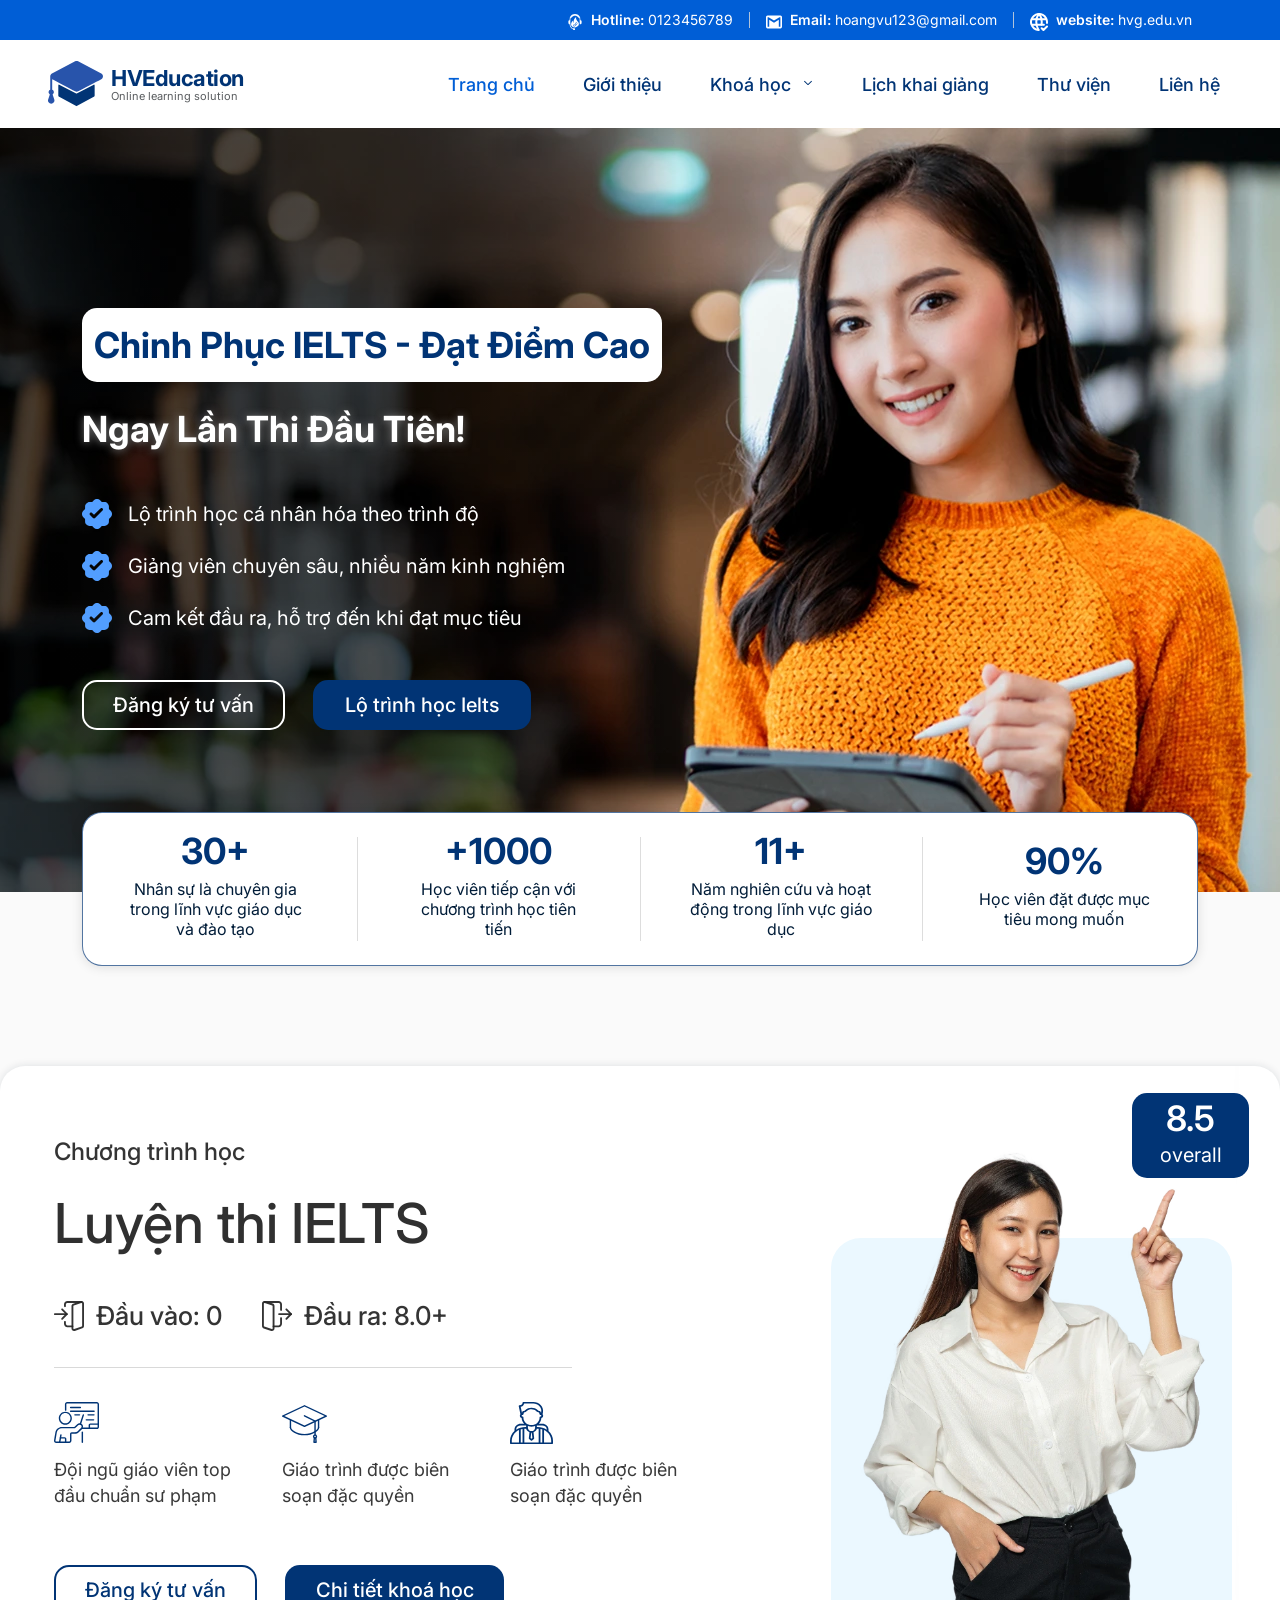
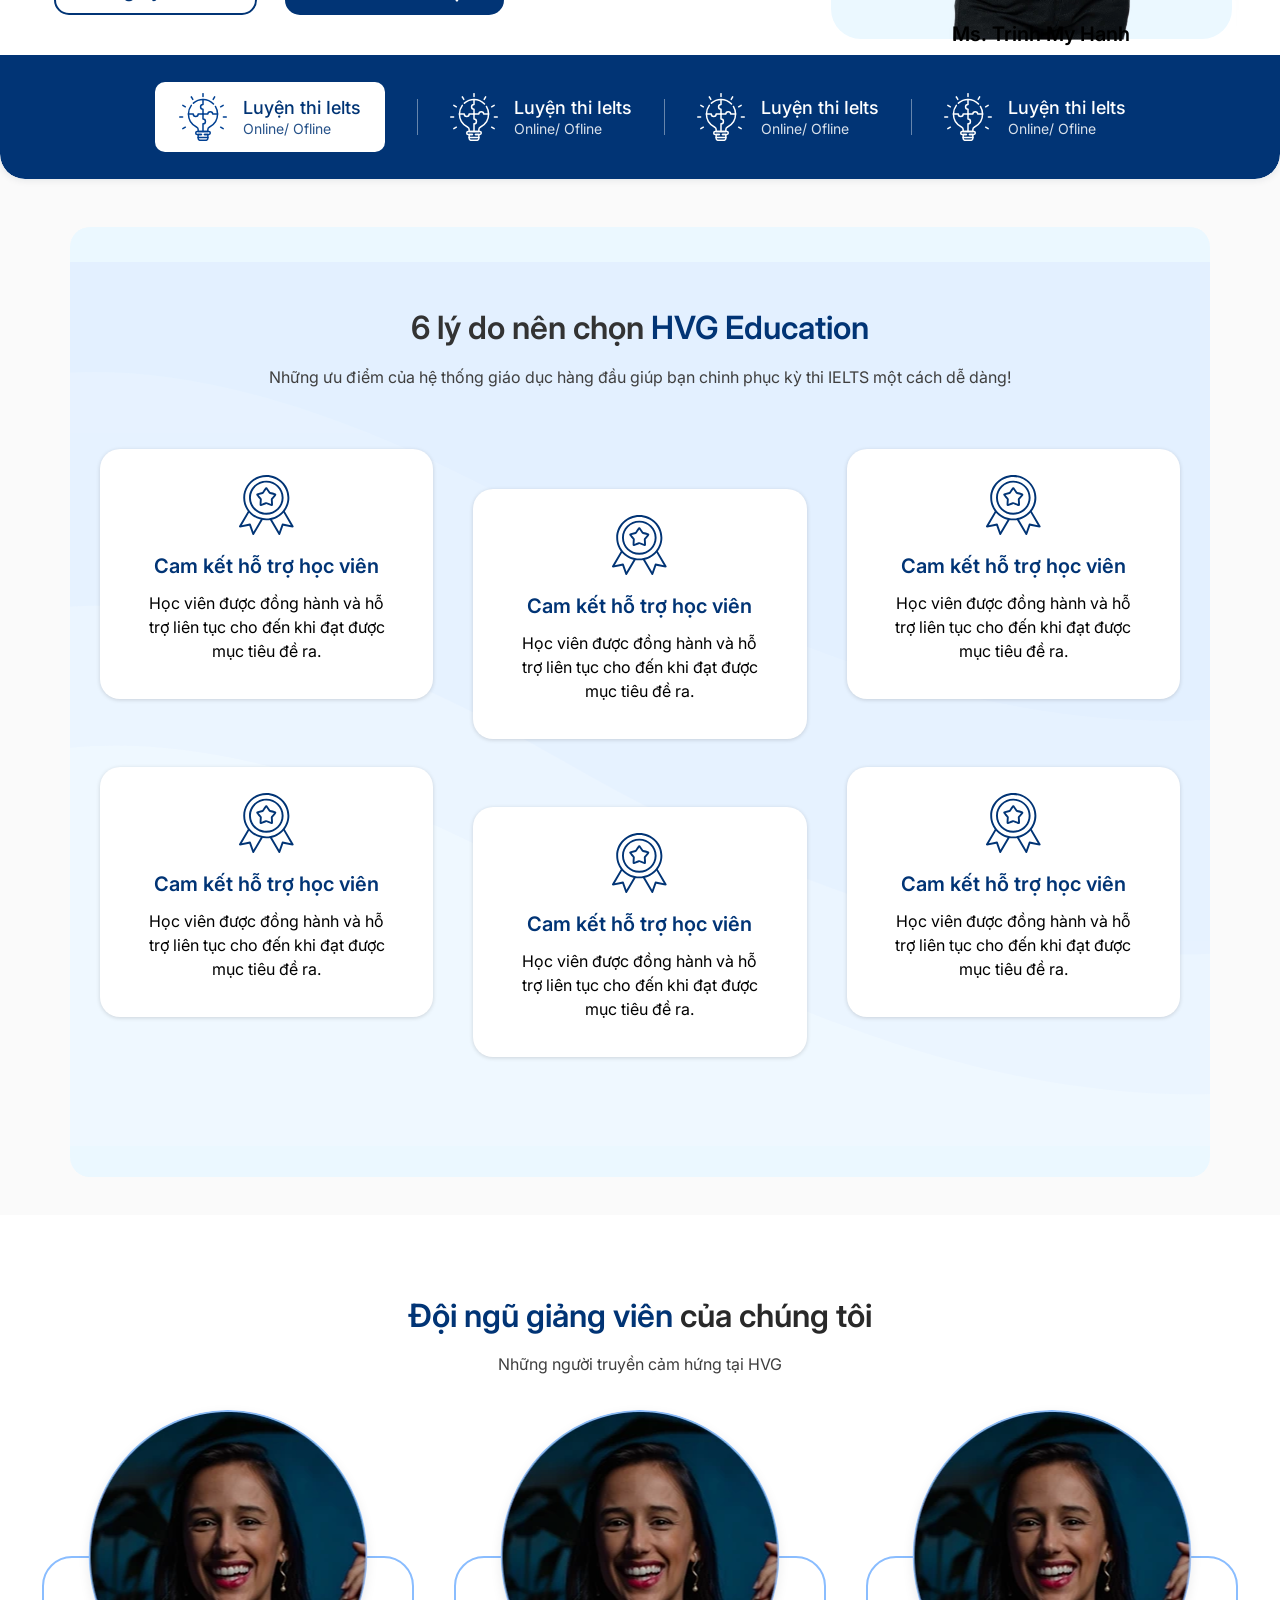
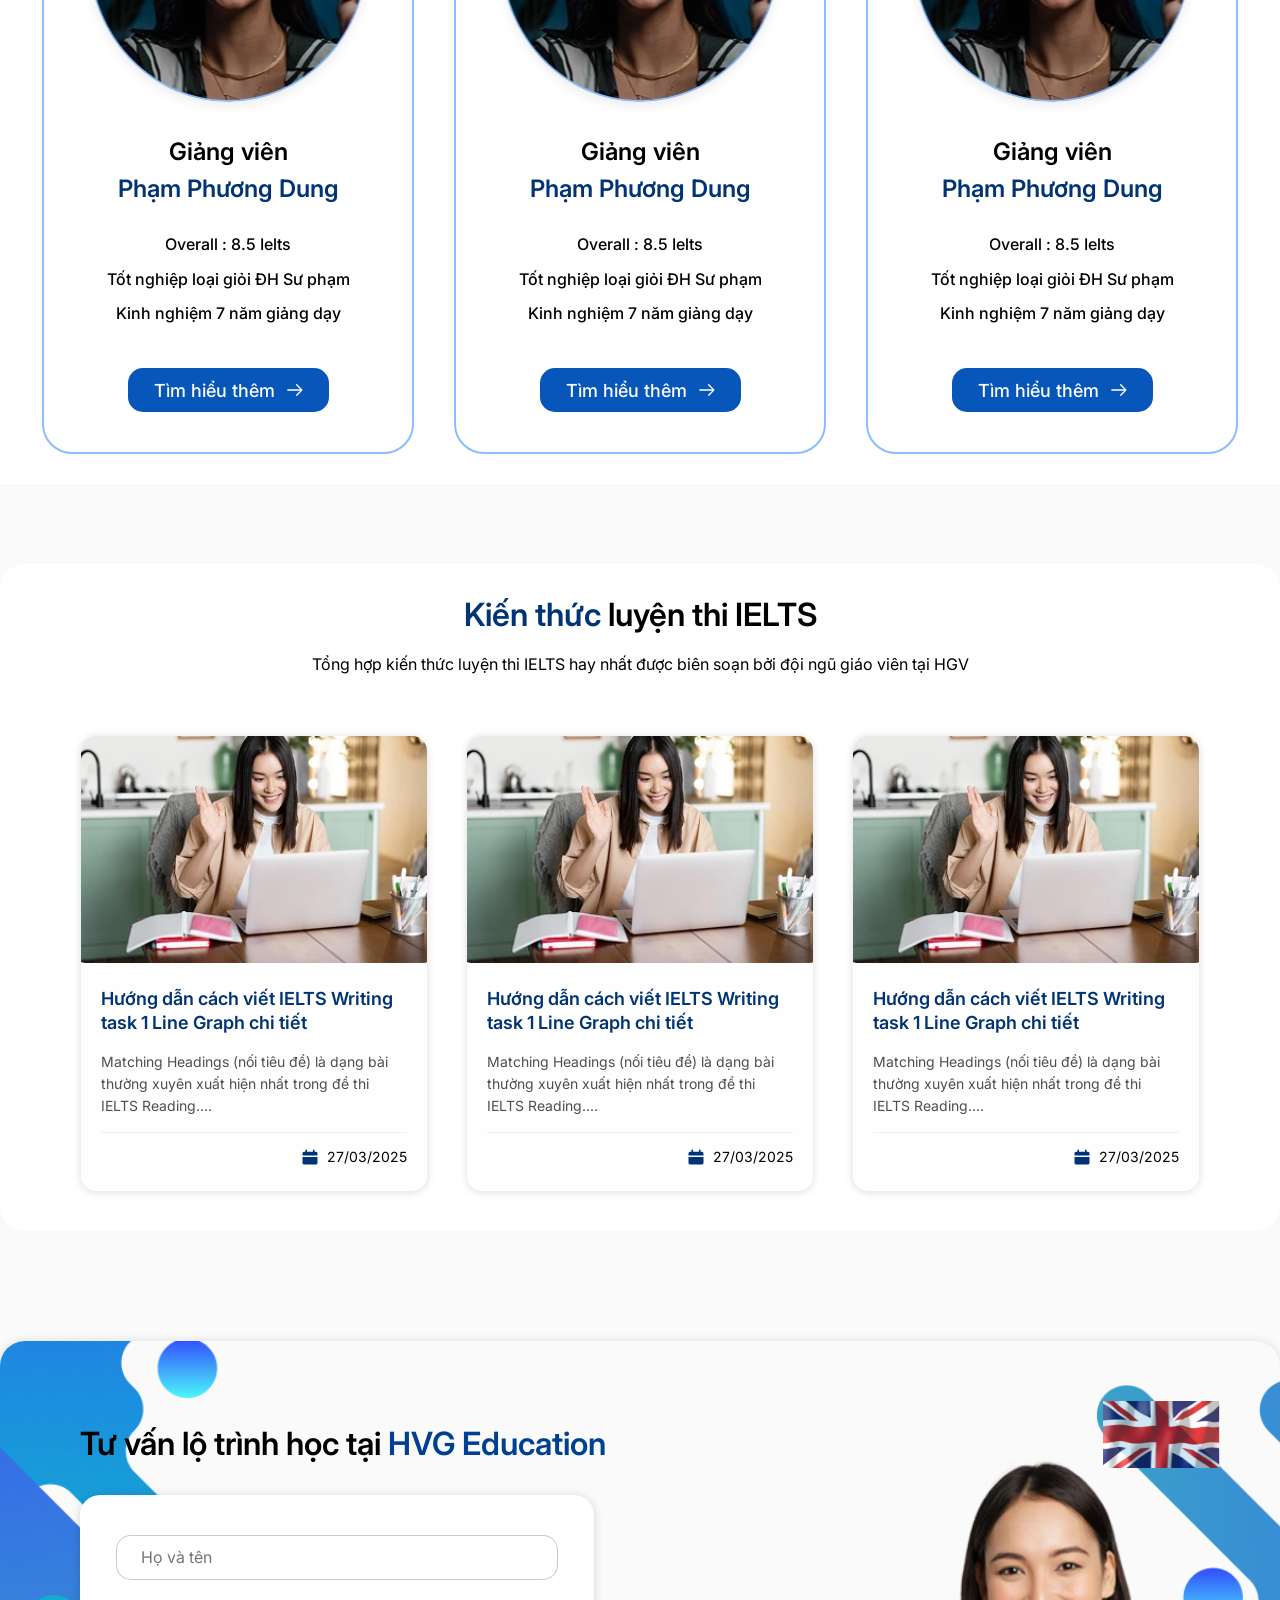
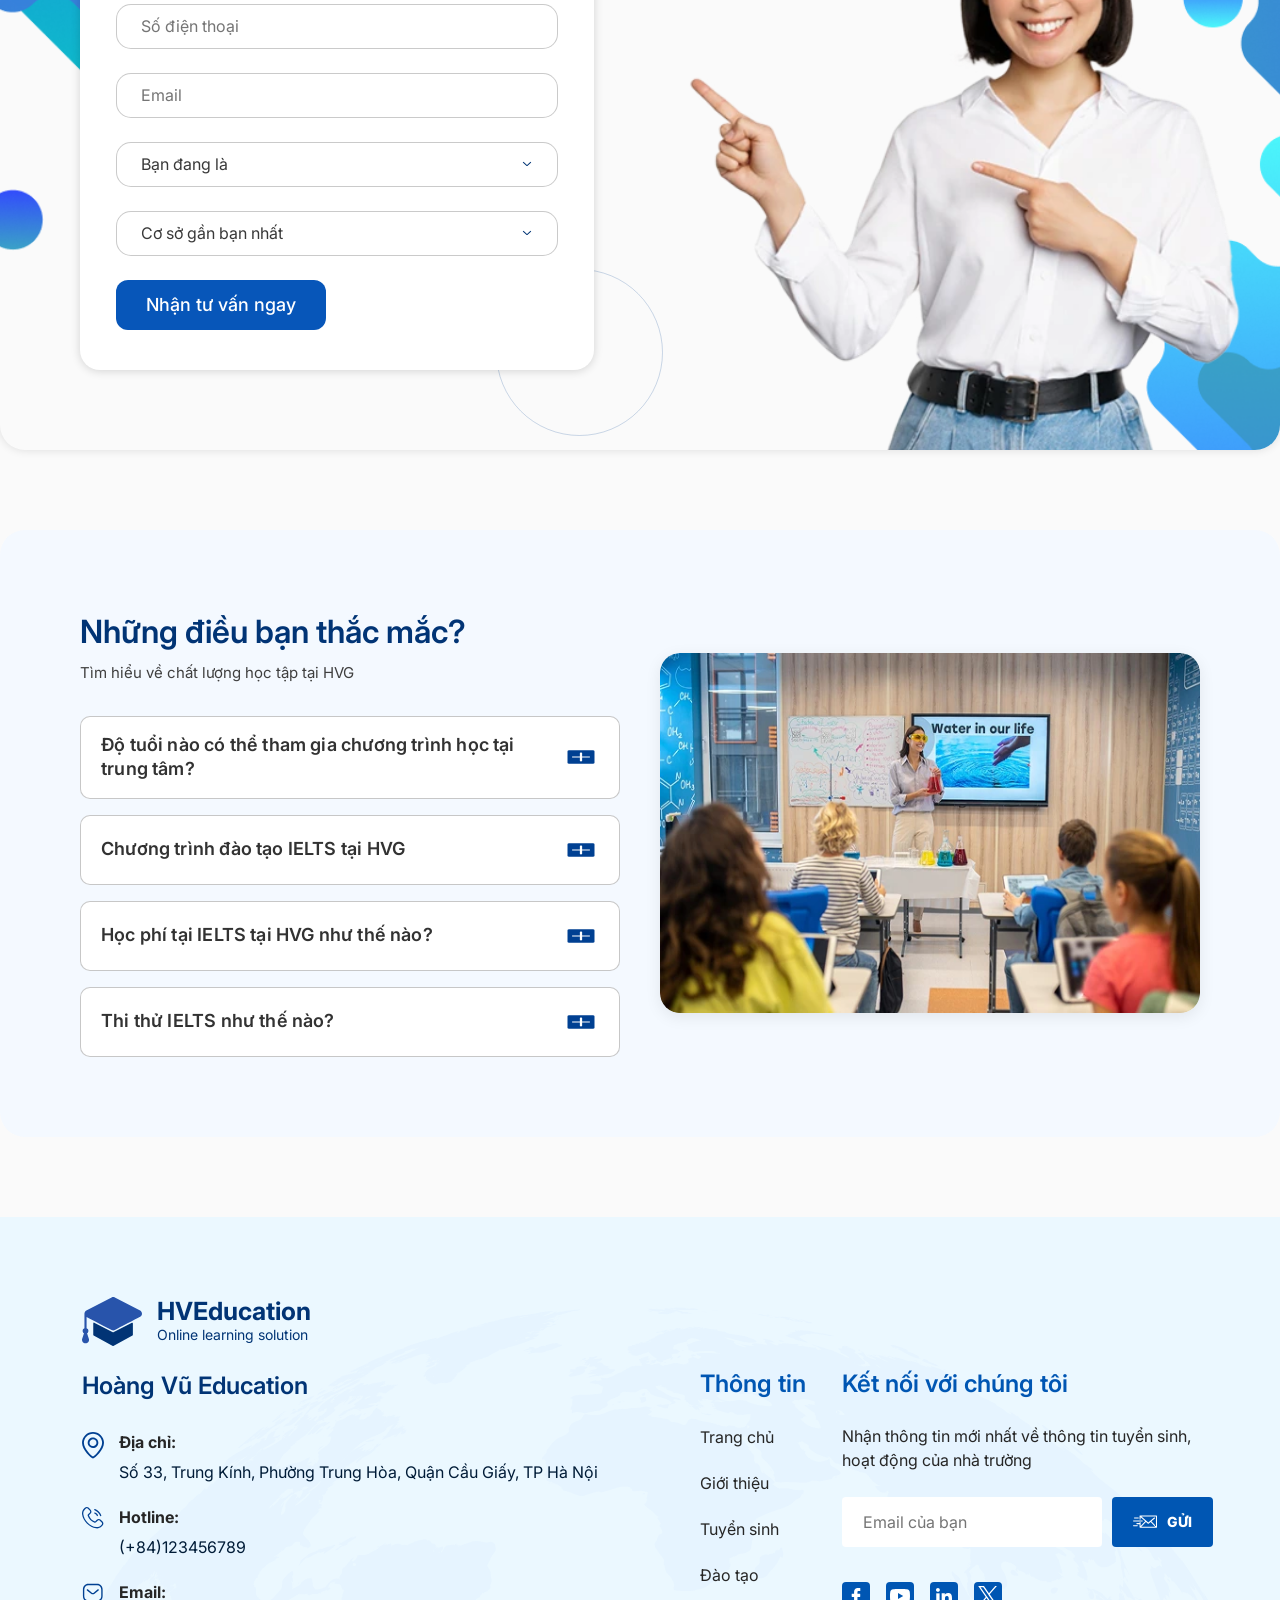
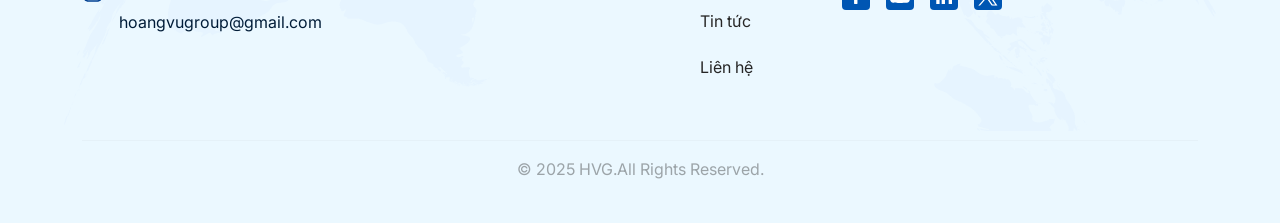
==== commit 8c34758c: "update:" ====
--- a/index.html
+++ b/index.html
@@ -33,6 +33,8 @@
   <link href="styles/blog.css" rel="stylesheet">
   <!-- Liên kết CSS của Consultation Form Section (Tư vấn lộ trình) -->
   <link href="styles/consultation.css" rel="stylesheet">
+  <!-- Liên kết CSS của FAQ Section (Câu hỏi thường gặp) -->
+  <link href="styles/faq.css" rel="stylesheet">
   <link href="styles/footer.css" rel="stylesheet">
 </head>
 <body>
@@ -546,6 +548,87 @@
           <!-- Placeholder học viên chỉ tay (Đã chuẩn bị sẵn ảnh minh họa) -->
           <img src="assets/pointer.webp" alt="Student pointing to form" class="consultation-student-img">
         </div>
+    </section>
+
+    <!-- 
+      FAQ Section: Phần "Những điều bạn thắc mắc?"
+      Hiển thị các câu hỏi thường gặp dạng accordion cùng hình ảnh lớp học bên phải.
+    -->
+    <section class="faq-section" id="faq-section">
+      <div class="faq-container">
+        <!-- Cột bên trái: Danh sách câu hỏi Accordion -->
+        <div class="faq-content">
+          <h2 class="faq-title">Những điều bạn thắc mắc?</h2>
+          <p class="faq-subtitle">Tìm hiểu về chất lượng học tập tại HVG</p>
+
+          <div class="faq-accordion">
+            <!-- Câu hỏi 1 -->
+            <div class="faq-item">
+              <div class="faq-header">
+                <h3 class="faq-question">Độ tuổi nào có thể tham gia chương trình học tại trung tâm?</h3>
+                <div class="faq-icon">
+                  <img src="assets/plus-fill.svg" alt="Toggle Icon">
+                </div>
+              </div>
+              <div class="faq-answer">
+                <p class="faq-answer-inner">
+                  Chương trình của HVG được xây dựng đa dạng cho học sinh từ 12 tuổi trở lên, sinh viên và người đi làm muốn cải thiện kỹ năng tiếng Anh và thi chứng chỉ IELTS.
+                </p>
+              </div>
+            </div>
+
+            <!-- Câu hỏi 2 -->
+            <div class="faq-item">
+              <div class="faq-header">
+                <h3 class="faq-question">Chương trình đào tạo IELTS tại HVG</h3>
+                <div class="faq-icon">
+                  <img src="assets/plus-fill.svg" alt="Toggle Icon">
+                </div>
+              </div>
+              <div class="faq-answer">
+                <p class="faq-answer-inner">
+                  HVG cung cấp lộ trình học cá nhân hóa toàn diện từ cơ bản đến nâng cao (cam kết đầu ra 6.5 - 8.0+), tập trung phát triển đều 4 kỹ năng Nghe - Nói - Đọc - Viết.
+                </p>
+              </div>
+            </div>
+
+            <!-- Câu hỏi 3 -->
+            <div class="faq-item">
+              <div class="faq-header">
+                <h3 class="faq-question">Học phí tại IELTS tại HVG như thế nào?</h3>
+                <div class="faq-icon">
+                  <img src="assets/plus-fill.svg" alt="Toggle Icon">
+                </div>
+              </div>
+              <div class="faq-answer">
+                <p class="faq-answer-inner">
+                  Học phí tại HVG cực kỳ linh hoạt, phù hợp với lộ trình học tập của từng học viên. Trung tâm thường xuyên có các chương trình học bổng và ưu đãi hấp dẫn.
+                </p>
+              </div>
+            </div>
+
+            <!-- Câu hỏi 4 -->
+            <div class="faq-item">
+              <div class="faq-header">
+                <h3 class="faq-question">Thi thử IELTS như thế nào?</h3>
+                <div class="faq-icon">
+                  <img src="assets/plus-fill.svg" alt="Toggle Icon">
+                </div>
+              </div>
+              <div class="faq-answer">
+                <p class="faq-answer-inner">
+                  Học viên được tham gia các kỳ thi thử (Mock Test) miễn phí định kỳ với đề thi thật cập nhật liên tục để đánh giá chính xác trình độ hiện tại.
+                </p>
+              </div>
+            </div>
+
+          </div>
+        </div>
+
+        <!-- Cột bên phải: Hình ảnh minh họa lớp học -->
+        <div class="faq-visual">
+          <img src="assets/qna-banner.webp" alt="Classroom at HVG" class="faq-classroom-img">
+        </div>
       </div>
     </section>
 
--- a/styles/faq.css
+++ b/styles/faq.css
@@ -0,0 +1,270 @@
+/*
+  FAQ Section CSS
+  Dựa trên thiết kế Figma node 4:559.
+  Hiển thị danh sách câu hỏi thường gặp dạng accordion ở cột bên trái và hình ảnh lớp học bên phải.
+*/
+
+.faq-section {
+  max-width: 1280px;
+  margin: 80px auto;
+  padding: 80px 0;
+  background-color: #F4F9FF;
+  border-radius: 25px;
+  position: relative;
+  overflow: hidden;
+}
+
+/* Container chính của section */
+.faq-container {
+  max-width: 1200px;
+  margin: 0 auto;
+  padding: 0 40px;
+  position: relative;
+  z-index: 2;
+  display: flex;
+  align-items: center;
+  justify-content: space-between;
+  gap: 40px;
+}
+
+/* ========================================
+   CỘT TRÁI: TIÊU ĐỀ VÀ ACCORDION FAQ
+   ======================================== */
+
+.faq-content {
+  flex: 1;
+  max-width: 646px;
+  display: flex;
+  flex-direction: column;
+}
+
+/* Tiêu đề chính */
+.faq-title {
+  font-family: var(--font-main, 'Inter', sans-serif);
+  font-size: 32px;
+  font-weight: 600;
+  color: #013475;
+  margin: 0 0 8px;
+  line-height: 1.35;
+}
+
+/* Phụ đề dưới tiêu đề */
+.faq-subtitle {
+  font-family: var(--font-main, 'Inter', sans-serif);
+  font-size: 15px;
+  font-weight: 400;
+  color: #3f3f3f;
+  margin: 0 0 32px;
+  line-height: 1.5;
+}
+
+/* Group danh sách accordion */
+.faq-accordion {
+  display: flex;
+  flex-direction: column;
+  gap: 16px;
+  width: 100%;
+}
+
+/* Mỗi hàng câu hỏi */
+.faq-item {
+  background-color: var(--white, #ffffff);
+  border: 0.8px solid rgba(71, 71, 71, 0.3);
+  border-radius: 10px;
+  width: 100%;
+  box-sizing: border-box;
+  overflow: hidden;
+  transition: border-color 0.25s ease, box-shadow 0.25s ease;
+}
+
+.faq-item:hover {
+  border-color: #013475;
+  box-shadow: 0px 4px 12px rgba(1, 52, 117, 0.08);
+}
+
+/* Thanh tiêu đề câu hỏi */
+.faq-header {
+  display: flex;
+  align-items: center;
+  justify-content: space-between;
+  padding: 16px 20px;
+  cursor: pointer;
+  user-select: none;
+  gap: 16px;
+  min-height: 68px;
+  box-sizing: border-box;
+}
+
+/* Câu hỏi */
+.faq-question {
+  font-family: var(--font-main, 'Inter', sans-serif);
+  font-size: 18px;
+  font-weight: 600;
+  color: rgba(22, 22, 22, 0.88);
+  margin: 0;
+  line-height: 1.35;
+  letter-spacing: 0.18px;
+  text-align: left;
+}
+
+/* Icon dấu cộng */
+.faq-icon {
+  width: 36px;
+  height: 36px;
+  display: flex;
+  align-items: center;
+  justify-content: center;
+  flex-shrink: 0;
+  transition: transform 0.3s cubic-bezier(0.4, 0, 0.2, 1);
+}
+
+.faq-icon img {
+  width: 100%;
+  height: 100%;
+  object-fit: contain;
+  display: block;
+}
+
+/* Trạng thái mở: xoay icon dấu cộng thành dấu nhân */
+.faq-item.open .faq-icon {
+  transform: rotate(45deg);
+}
+
+.faq-item.open {
+  border-color: #013475;
+}
+
+/* Vùng chứa nội dung câu trả lời */
+.faq-answer {
+  max-height: 0;
+  overflow: hidden;
+  padding: 0 20px;
+  transition: max-height 0.3s cubic-bezier(0.4, 0, 0.2, 1), padding 0.3s ease;
+  box-sizing: border-box;
+}
+
+/* Lớp chữ trả lời */
+.faq-answer-inner {
+  font-family: var(--font-main, 'Inter', sans-serif);
+  font-size: 15px;
+  font-weight: 400;
+  color: #4e4e4e;
+  line-height: 1.6;
+  margin: 0;
+  padding-bottom: 20px;
+}
+
+/* ========================================
+   CỘT PHẢI: HÌNH ẢNH MINH HỌA
+   ======================================== */
+
+.faq-visual {
+  flex: 1;
+  max-width: 573px;
+  display: flex;
+  align-items: center;
+  justify-content: center;
+}
+
+/* Ảnh lớp học */
+.faq-classroom-img {
+  width: 100%;
+  height: auto;
+  max-height: 382px;
+  border-radius: 20px;
+  object-fit: cover;
+  display: block;
+  box-shadow: 0px 4px 16px rgba(0, 0, 0, 0.08);
+}
+
+/* ========================================
+   RESPONSIVE - Màn hình Laptop/Tablet nhỏ
+   ======================================== */
+
+@media (max-width: 1199px) {
+  .faq-section {
+    margin: 60px 20px;
+    padding: 60px 0;
+  }
+
+  .faq-container {
+    padding: 0 30px;
+    gap: 30px;
+  }
+
+  .faq-title {
+    font-size: 28px;
+  }
+
+  .faq-question {
+    font-size: 16px;
+  }
+}
+
+/* ========================================
+   RESPONSIVE - Tablet (Màn hình dưới 992px)
+   ======================================== */
+
+@media (max-width: 991px) {
+  .faq-container {
+    flex-direction: column-reverse; /* Xếp lớp học lên trên hoặc xuống dưới; ở đây đặt hình ảnh xuống dưới câu hỏi */
+    align-items: center;
+    gap: 40px;
+  }
+
+  .faq-content {
+    max-width: 100%;
+    width: 100%;
+  }
+
+  .faq-visual {
+    max-width: 500px;
+    width: 100%;
+  }
+}
+
+/* ========================================
+   RESPONSIVE - Mobile (Màn hình dưới 768px)
+   ======================================== */
+
+@media (max-width: 767px) {
+  .faq-section {
+    margin: 40px 15px;
+    padding: 40px 0;
+    border-radius: 20px;
+  }
+
+  .faq-container {
+    padding: 0 20px;
+    gap: 30px;
+  }
+
+  .faq-title {
+    font-size: 24px;
+    text-align: center;
+  }
+
+  .faq-subtitle {
+    font-size: 14px;
+    text-align: center;
+    margin-bottom: 24px;
+  }
+
+  .faq-header {
+    padding: 14px 16px;
+    min-height: 60px;
+  }
+
+  .faq-question {
+    font-size: 15px;
+  }
+
+  .faq-icon {
+    width: 30px;
+    height: 30px;
+  }
+
+  .faq-visual {
+    max-width: 100%;
+  }
+}
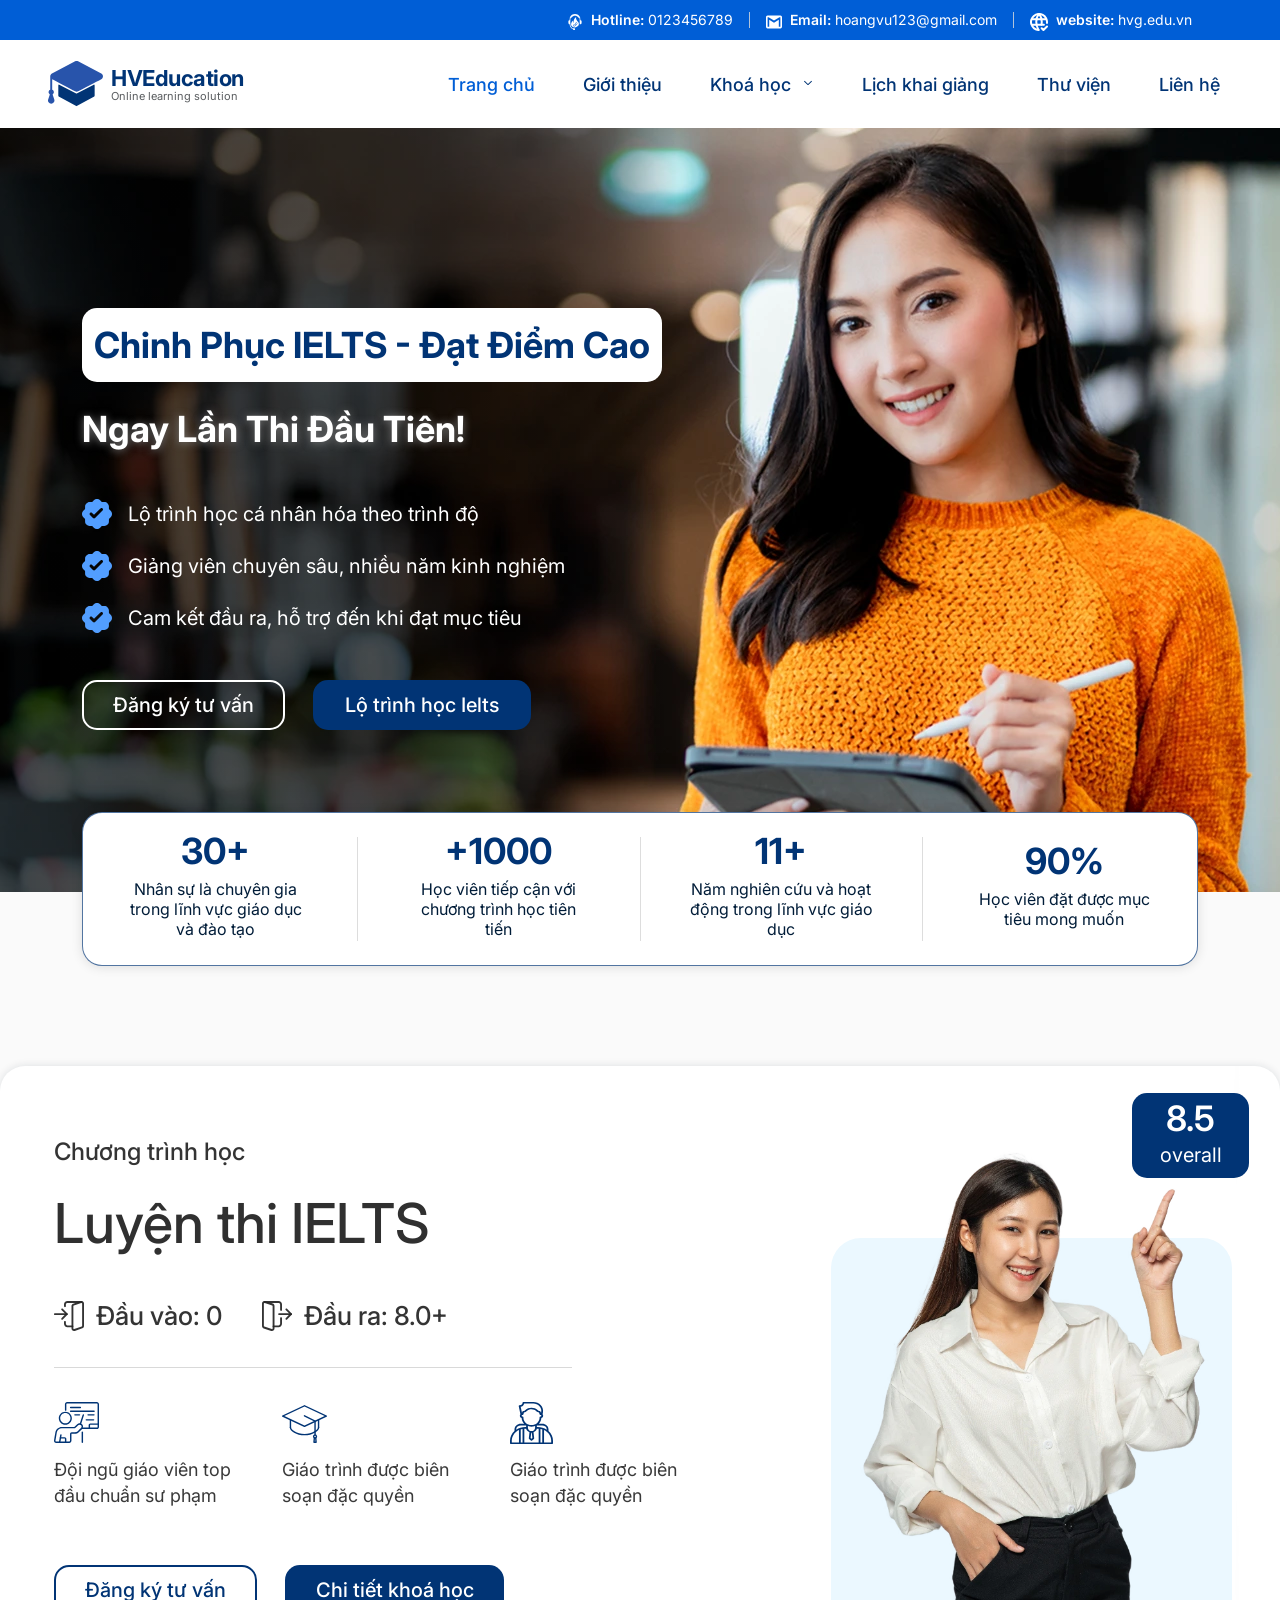
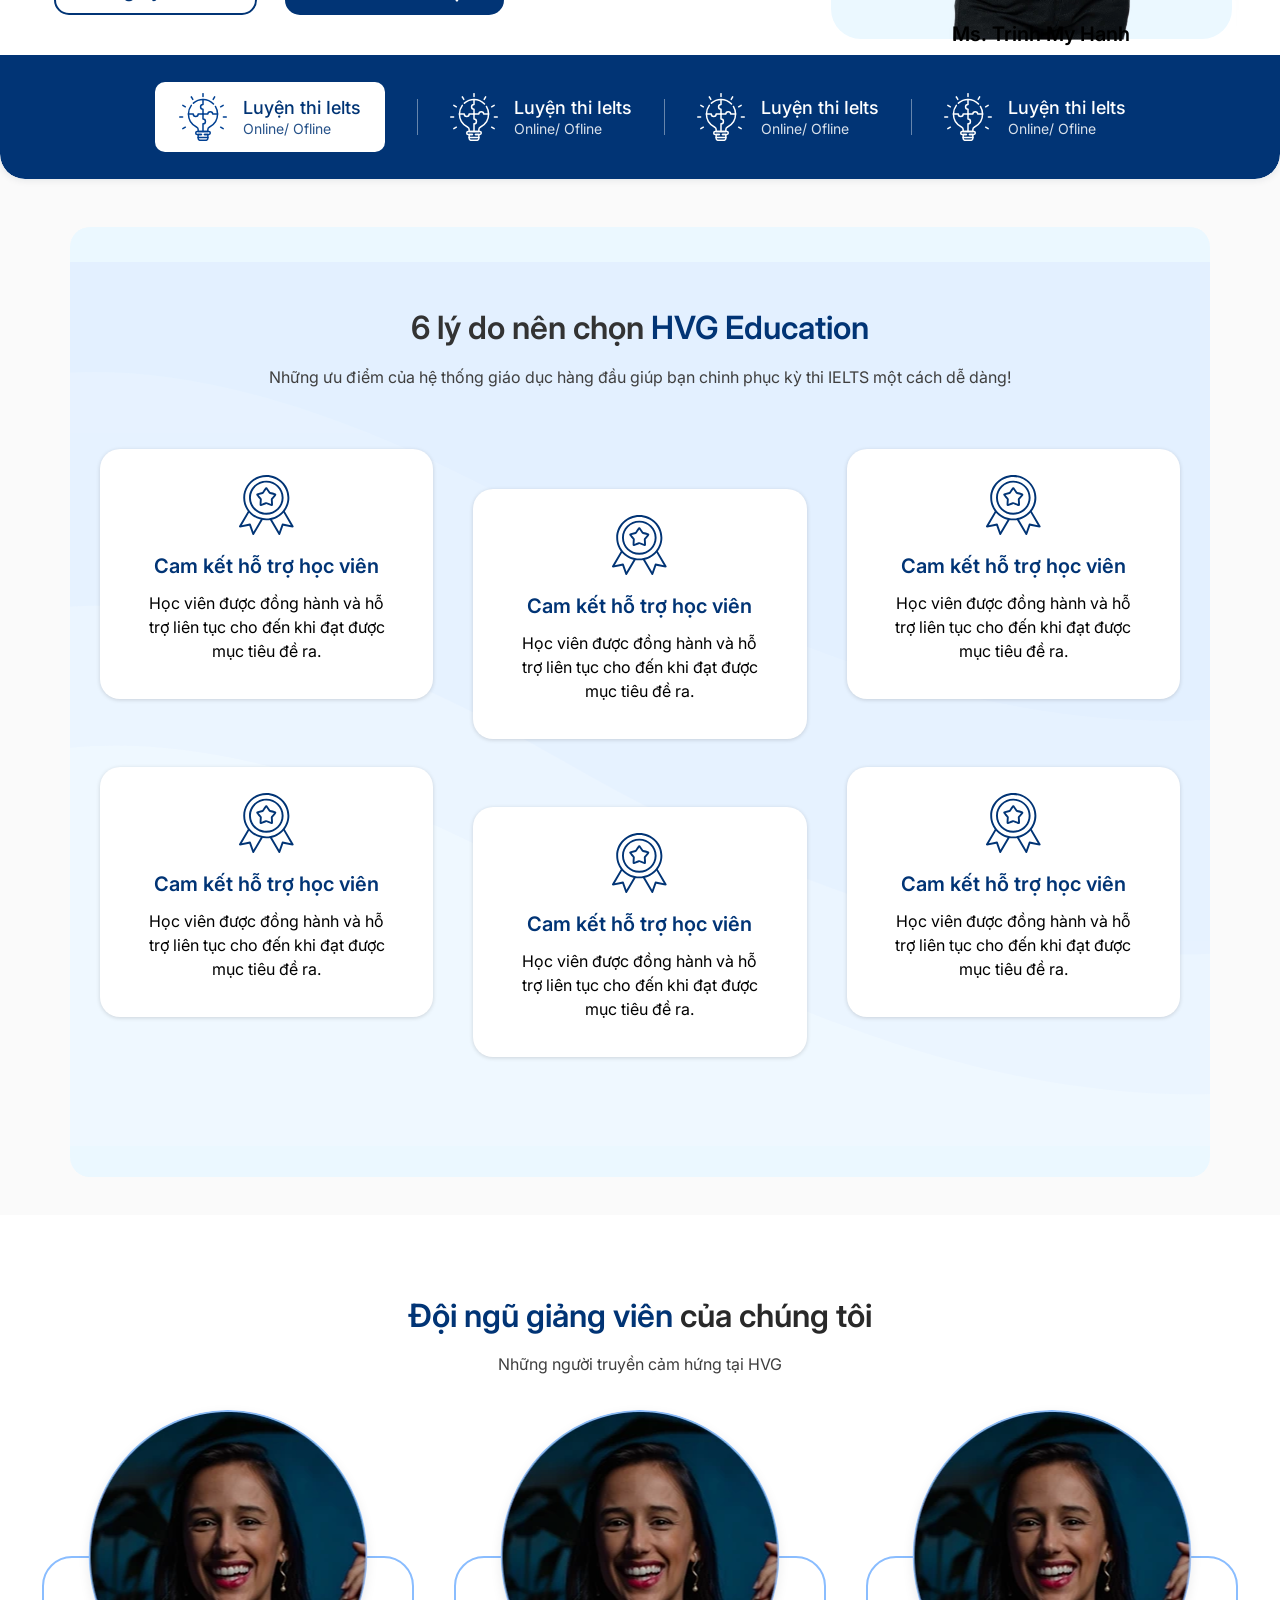
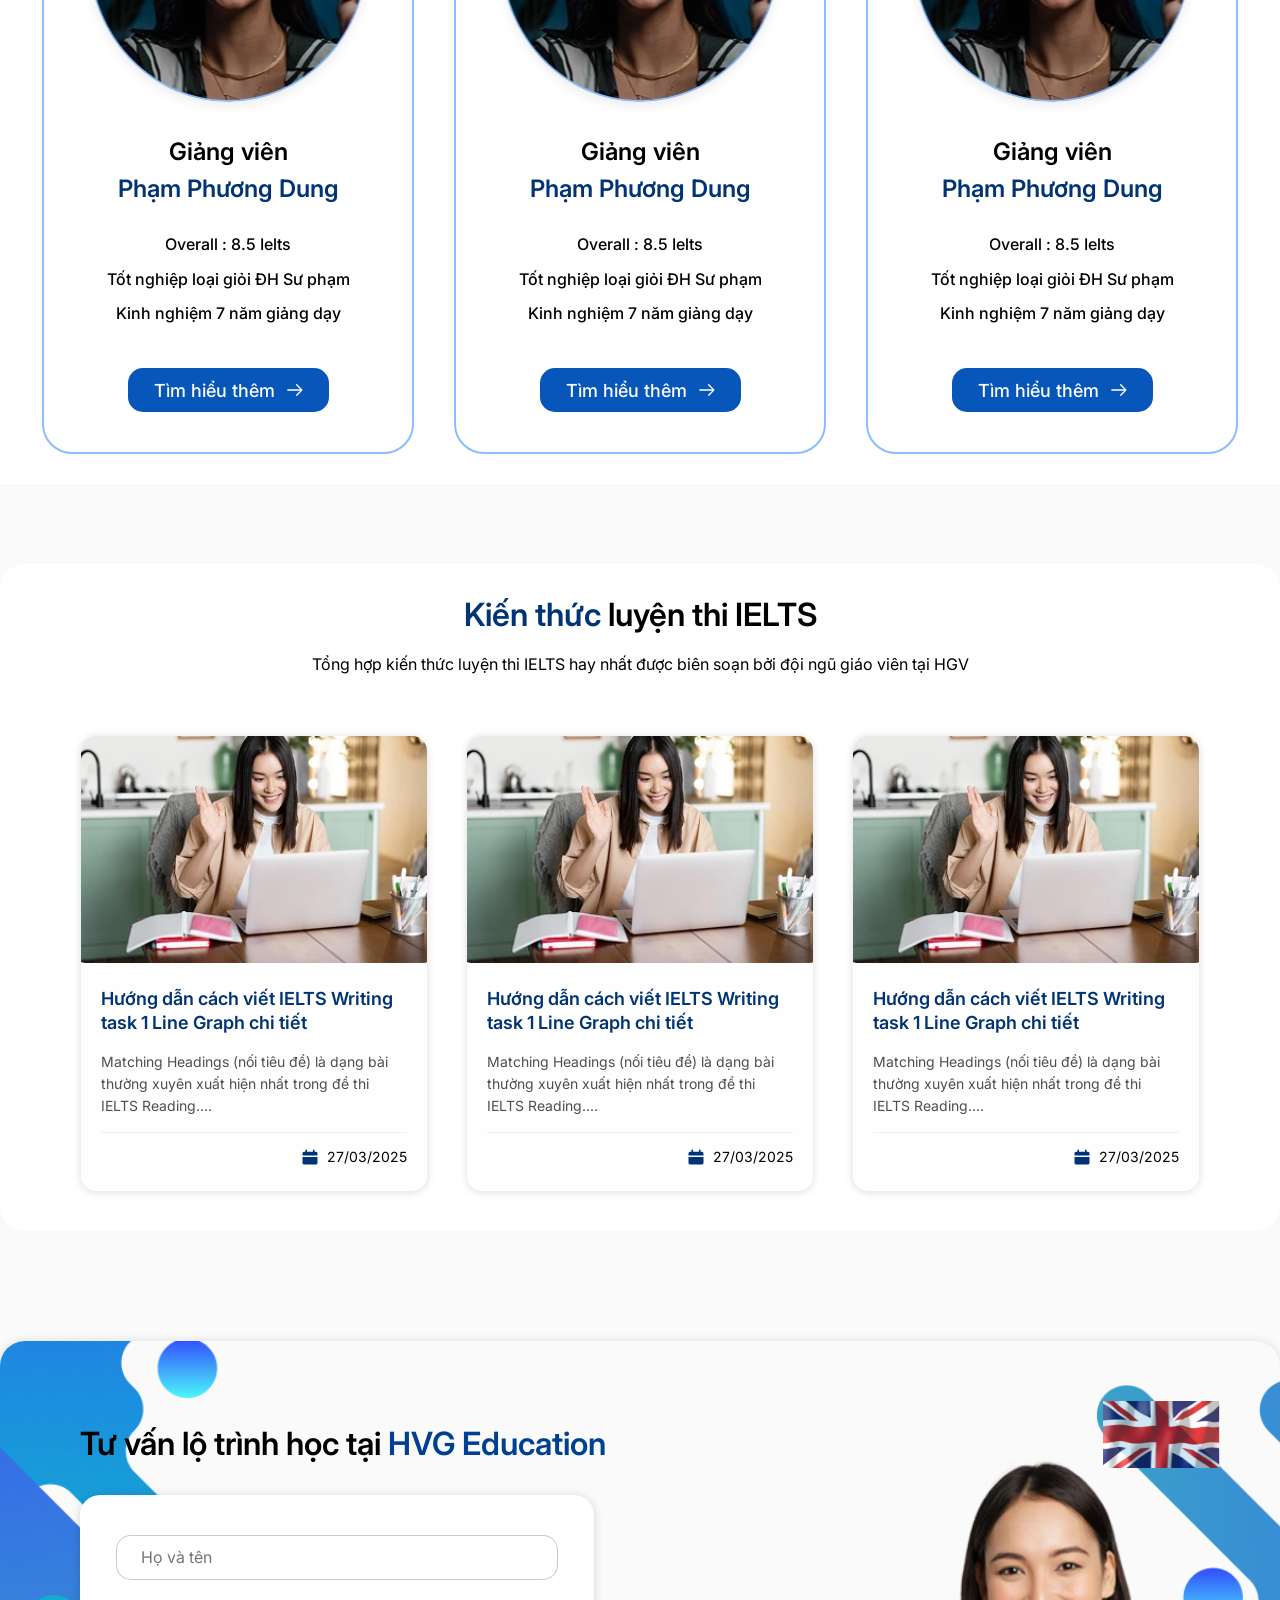
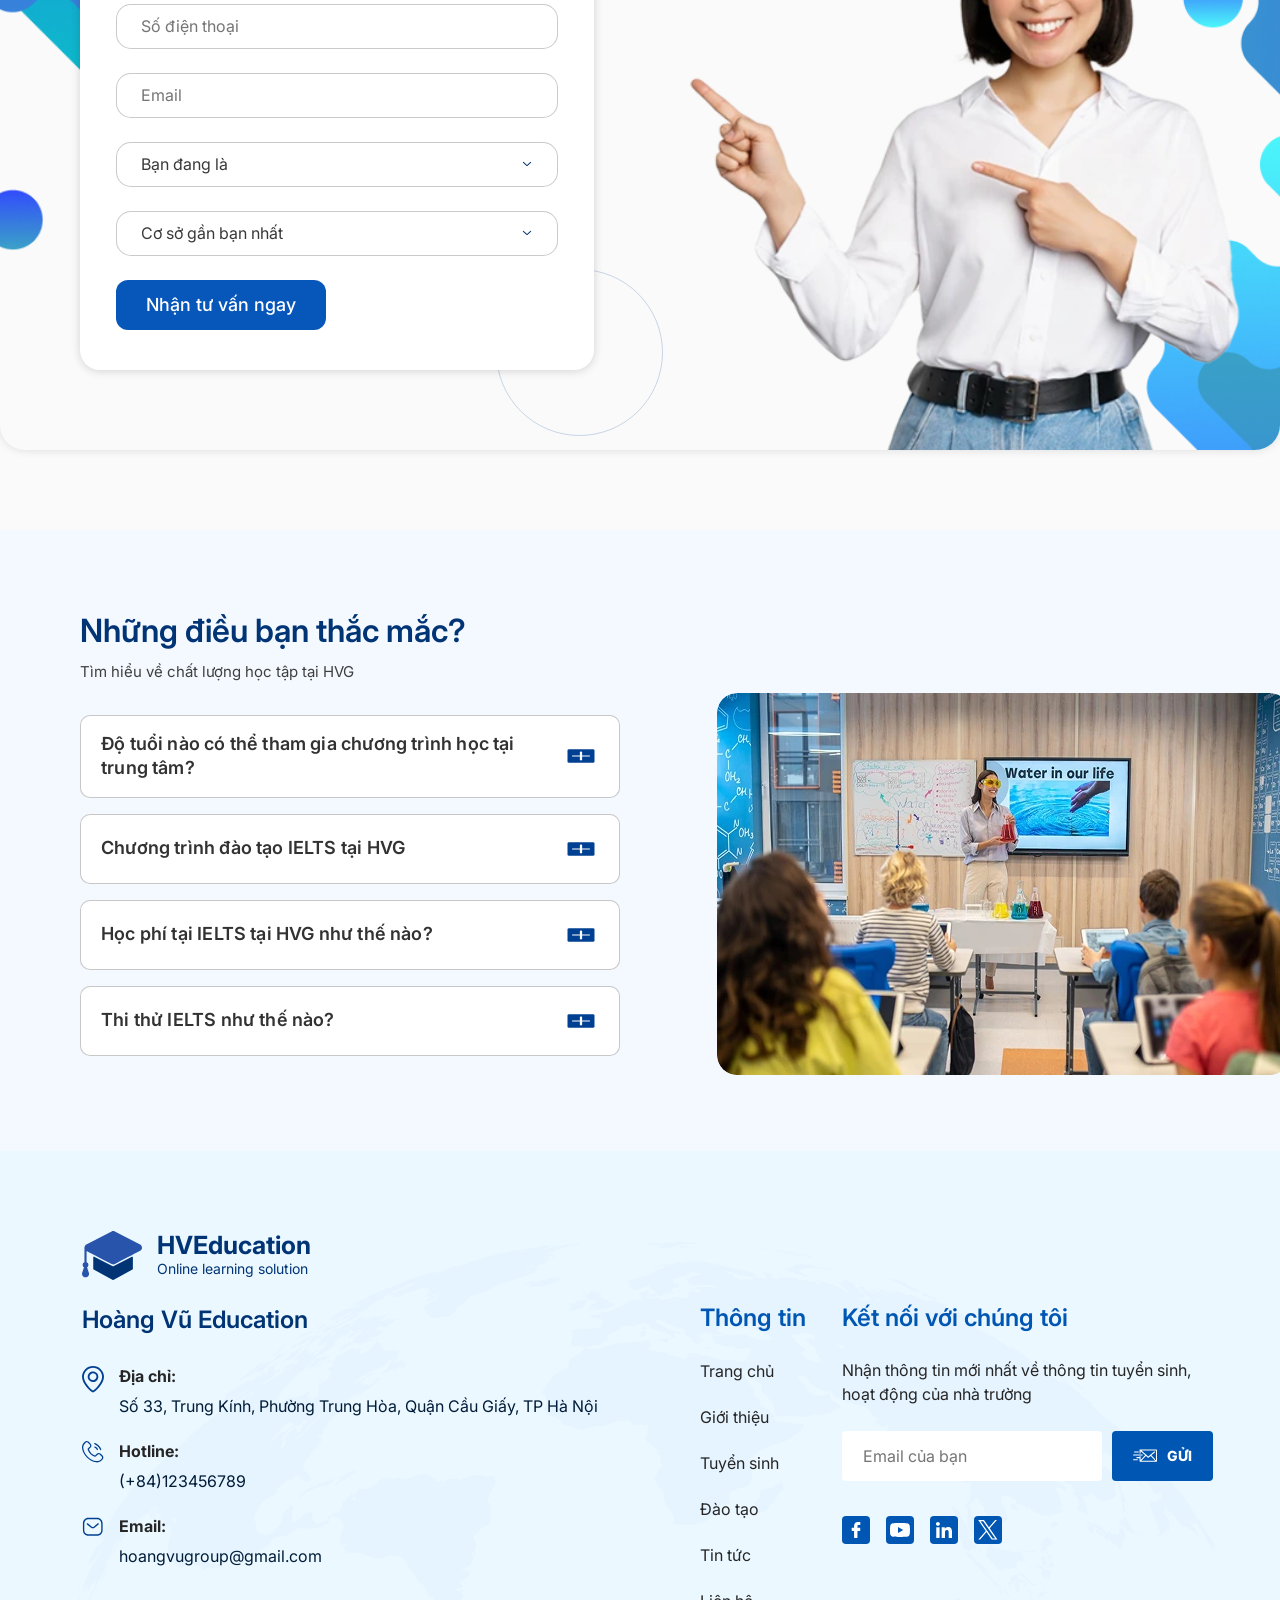
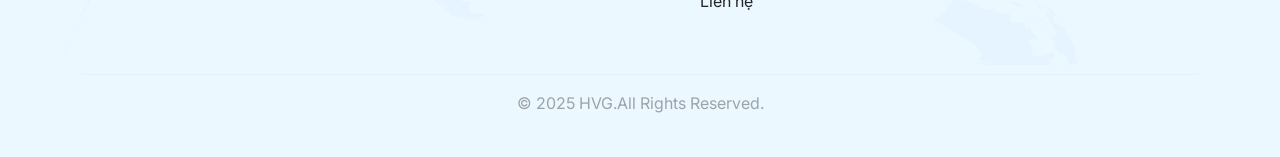
==== commit b9500dc7: "update" ====
--- a/index.html
+++ b/index.html
@@ -1,9 +1,10 @@
 <!DOCTYPE html>
 <html lang="vi">
+
 <head>
   <meta charset="UTF-8">
   <meta name="viewport" content="width=device-width, initial-scale=1.0">
-  
+
   <!-- Cấu hình các thẻ Meta SEO cơ bản để đảm bảo công cụ tìm kiếm hiểu rõ nội dung trang web -->
   <title>HVG Education - Hệ thống Anh Ngữ Quốc Tế</title>
   <meta name="description" content="HVG Education cung cấp các chương trình đào tạo Anh ngữ hàng đầu chất lượng cao.">
@@ -37,6 +38,7 @@
   <link href="styles/faq.css" rel="stylesheet">
   <link href="styles/footer.css" rel="stylesheet">
 </head>
+
 <body>
 
   <!-- Khai báo các vùng chứa để tải động nội dung của Topbar và Navbar qua jQuery AJAX -->
@@ -265,12 +267,13 @@
         <!-- Tiêu đề chính và phụ đề -->
         <div class="reasons-header">
           <h2 class="reasons-title">6 lý do nên chọn <span class="reasons-title-highlight">HVG Education</span></h2>
-          <p class="reasons-subtitle">Những ưu điểm của hệ thống giáo dục hàng đầu giúp bạn chinh phục kỳ thi IELTS một cách dễ dàng!</p>
+          <p class="reasons-subtitle">Những ưu điểm của hệ thống giáo dục hàng đầu giúp bạn chinh phục kỳ thi IELTS một
+            cách dễ dàng!</p>
         </div>
 
         <!-- Lưới hiển thị các lý do (3 cột so le) -->
         <div class="reasons-grid">
-          
+
           <!-- CỘT 1: Chứa Lý do 1 và Lý do 4 -->
           <div class="reasons-col">
             <!-- Lý do 1 -->
@@ -280,7 +283,8 @@
                 <img src="assets/medal.svg" alt="Icon Cam Kết" class="reason-card-icon">
               </div>
               <h3 class="reason-card-title">Cam kết hỗ trợ học viên</h3>
-              <p class="reason-card-desc">Học viên được đồng hành và hỗ trợ liên tục cho đến khi đạt được mục tiêu đề ra.</p>
+              <p class="reason-card-desc">Học viên được đồng hành và hỗ trợ liên tục cho đến khi đạt được mục tiêu đề
+                ra.</p>
             </div>
 
             <!-- Lý do 4 -->
@@ -289,7 +293,8 @@
                 <img src="assets/medal.svg" alt="Icon Cam Kết" class="reason-card-icon">
               </div>
               <h3 class="reason-card-title">Cam kết hỗ trợ học viên</h3>
-              <p class="reason-card-desc">Học viên được đồng hành và hỗ trợ liên tục cho đến khi đạt được mục tiêu đề ra.</p>
+              <p class="reason-card-desc">Học viên được đồng hành và hỗ trợ liên tục cho đến khi đạt được mục tiêu đề
+                ra.</p>
             </div>
           </div>
 
@@ -301,7 +306,8 @@
                 <img src="assets/medal.svg" alt="Icon Cam Kết" class="reason-card-icon">
               </div>
               <h3 class="reason-card-title">Cam kết hỗ trợ học viên</h3>
-              <p class="reason-card-desc">Học viên được đồng hành và hỗ trợ liên tục cho đến khi đạt được mục tiêu đề ra.</p>
+              <p class="reason-card-desc">Học viên được đồng hành và hỗ trợ liên tục cho đến khi đạt được mục tiêu đề
+                ra.</p>
             </div>
 
             <!-- Lý do 5 -->
@@ -310,7 +316,8 @@
                 <img src="assets/medal.svg" alt="Icon Cam Kết" class="reason-card-icon">
               </div>
               <h3 class="reason-card-title">Cam kết hỗ trợ học viên</h3>
-              <p class="reason-card-desc">Học viên được đồng hành và hỗ trợ liên tục cho đến khi đạt được mục tiêu đề ra.</p>
+              <p class="reason-card-desc">Học viên được đồng hành và hỗ trợ liên tục cho đến khi đạt được mục tiêu đề
+                ra.</p>
             </div>
           </div>
 
@@ -322,7 +329,8 @@
                 <img src="assets/medal.svg" alt="Icon Cam Kết" class="reason-card-icon">
               </div>
               <h3 class="reason-card-title">Cam kết hỗ trợ học viên</h3>
-              <p class="reason-card-desc">Học viên được đồng hành và hỗ trợ liên tục cho đến khi đạt được mục tiêu đề ra.</p>
+              <p class="reason-card-desc">Học viên được đồng hành và hỗ trợ liên tục cho đến khi đạt được mục tiêu đề
+                ra.</p>
             </div>
 
             <!-- Lý do 6 -->
@@ -331,7 +339,8 @@
                 <img src="assets/medal.svg" alt="Icon Cam Kết" class="reason-card-icon">
               </div>
               <h3 class="reason-card-title">Cam kết hỗ trợ học viên</h3>
-              <p class="reason-card-desc">Học viên được đồng hành và hỗ trợ liên tục cho đến khi đạt được mục tiêu đề ra.</p>
+              <p class="reason-card-desc">Học viên được đồng hành và hỗ trợ liên tục cho đến khi đạt được mục tiêu đề
+                ra.</p>
             </div>
           </div>
 
@@ -419,7 +428,8 @@
         <!-- Tiêu đề chính và phụ đề -->
         <div class="knowledge-header">
           <h2 class="knowledge-title"><span class="knowledge-title-highlight">Kiến thức</span> luyện thi IELTS</h2>
-          <p class="knowledge-subtitle">Tổng hợp kiến thức luyện thi IELTS hay nhất được biên soạn bởi đội ngũ giáo viên tại HGV</p>
+          <p class="knowledge-subtitle">Tổng hợp kiến thức luyện thi IELTS hay nhất được biên soạn bởi đội ngũ giáo viên
+            tại HGV</p>
         </div>
 
         <!-- Lưới hiển thị danh sách bài viết (3 cột) -->
@@ -428,13 +438,15 @@
           <!-- Bài viết 1 -->
           <div class="knowledge-card">
             <div class="knowledge-card-cover">
-              <img src="assets/blog-banner.webp" alt="Hướng dẫn cách viết IELTS Writing task 1 Line Graph chi tiết" class="knowledge-card-img">
+              <img src="assets/blog-banner.webp" alt="Hướng dẫn cách viết IELTS Writing task 1 Line Graph chi tiết"
+                class="knowledge-card-img">
             </div>
             <div class="knowledge-card-body">
               <h3 class="knowledge-card-title">
                 <a href="#">Hướng dẫn cách viết IELTS Writing task 1 Line Graph chi tiết</a>
               </h3>
-              <p class="knowledge-card-desc">Matching Headings (nối tiêu đề) là dạng bài thường xuyên xuất hiện nhất trong đề thi IELTS Reading....</p>
+              <p class="knowledge-card-desc">Matching Headings (nối tiêu đề) là dạng bài thường xuyên xuất hiện nhất
+                trong đề thi IELTS Reading....</p>
               <div class="knowledge-card-footer">
                 <div class="knowledge-card-date-icon">
                   <img src="assets/calendar.svg" alt="Calendar Icon">
@@ -447,13 +459,15 @@
           <!-- Bài viết 2 -->
           <div class="knowledge-card">
             <div class="knowledge-card-cover">
-              <img src="assets/blog-banner.webp" alt="Hướng dẫn cách viết IELTS Writing task 1 Line Graph chi tiết" class="knowledge-card-img">
+              <img src="assets/blog-banner.webp" alt="Hướng dẫn cách viết IELTS Writing task 1 Line Graph chi tiết"
+                class="knowledge-card-img">
             </div>
             <div class="knowledge-card-body">
               <h3 class="knowledge-card-title">
                 <a href="#">Hướng dẫn cách viết IELTS Writing task 1 Line Graph chi tiết</a>
               </h3>
-              <p class="knowledge-card-desc">Matching Headings (nối tiêu đề) là dạng bài thường xuyên xuất hiện nhất trong đề thi IELTS Reading....</p>
+              <p class="knowledge-card-desc">Matching Headings (nối tiêu đề) là dạng bài thường xuyên xuất hiện nhất
+                trong đề thi IELTS Reading....</p>
               <div class="knowledge-card-footer">
                 <div class="knowledge-card-date-icon">
                   <img src="assets/calendar.svg" alt="Calendar Icon">
@@ -466,13 +480,15 @@
           <!-- Bài viết 3 -->
           <div class="knowledge-card">
             <div class="knowledge-card-cover">
-              <img src="assets/blog-banner.webp" alt="Hướng dẫn cách viết IELTS Writing task 1 Line Graph chi tiết" class="knowledge-card-img">
+              <img src="assets/blog-banner.webp" alt="Hướng dẫn cách viết IELTS Writing task 1 Line Graph chi tiết"
+                class="knowledge-card-img">
             </div>
             <div class="knowledge-card-body">
               <h3 class="knowledge-card-title">
                 <a href="#">Hướng dẫn cách viết IELTS Writing task 1 Line Graph chi tiết</a>
               </h3>
-              <p class="knowledge-card-desc">Matching Headings (nối tiêu đề) là dạng bài thường xuyên xuất hiện nhất trong đề thi IELTS Reading....</p>
+              <p class="knowledge-card-desc">Matching Headings (nối tiêu đề) là dạng bài thường xuyên xuất hiện nhất
+                trong đề thi IELTS Reading....</p>
               <div class="knowledge-card-footer">
                 <div class="knowledge-card-date-icon">
                   <img src="assets/calendar.svg" alt="Calendar Icon">
@@ -500,8 +516,9 @@
       <div class="consultation-container">
         <!-- Cột bên trái: Tiêu đề và Form đăng ký -->
         <div class="consultation-content">
-          <h2 class="consultation-title">Tư vấn lộ trình học tại <span class="consultation-title-highlight">HVG Education</span></h2>
-          
+          <h2 class="consultation-title">Tư vấn lộ trình học tại <span class="consultation-title-highlight">HVG
+              Education</span></h2>
+
           <form class="consultation-form-card" action="#" method="POST">
             <!-- Trường: Họ và tên -->
             <div class="consultation-form-group">
@@ -572,7 +589,8 @@
               </div>
               <div class="faq-answer">
                 <p class="faq-answer-inner">
-                  Chương trình của HVG được xây dựng đa dạng cho học sinh từ 12 tuổi trở lên, sinh viên và người đi làm muốn cải thiện kỹ năng tiếng Anh và thi chứng chỉ IELTS.
+                  Chương trình của HVG được xây dựng đa dạng cho học sinh từ 12 tuổi trở lên, sinh viên và người đi làm
+                  muốn cải thiện kỹ năng tiếng Anh và thi chứng chỉ IELTS.
                 </p>
               </div>
             </div>
@@ -587,7 +605,8 @@
               </div>
               <div class="faq-answer">
                 <p class="faq-answer-inner">
-                  HVG cung cấp lộ trình học cá nhân hóa toàn diện từ cơ bản đến nâng cao (cam kết đầu ra 6.5 - 8.0+), tập trung phát triển đều 4 kỹ năng Nghe - Nói - Đọc - Viết.
+                  HVG cung cấp lộ trình học cá nhân hóa toàn diện từ cơ bản đến nâng cao (cam kết đầu ra 6.5 - 8.0+),
+                  tập trung phát triển đều 4 kỹ năng Nghe - Nói - Đọc - Viết.
                 </p>
               </div>
             </div>
@@ -602,7 +621,8 @@
               </div>
               <div class="faq-answer">
                 <p class="faq-answer-inner">
-                  Học phí tại HVG cực kỳ linh hoạt, phù hợp với lộ trình học tập của từng học viên. Trung tâm thường xuyên có các chương trình học bổng và ưu đãi hấp dẫn.
+                  Học phí tại HVG cực kỳ linh hoạt, phù hợp với lộ trình học tập của từng học viên. Trung tâm thường
+                  xuyên có các chương trình học bổng và ưu đãi hấp dẫn.
                 </p>
               </div>
             </div>
@@ -617,7 +637,8 @@
               </div>
               <div class="faq-answer">
                 <p class="faq-answer-inner">
-                  Học viên được tham gia các kỳ thi thử (Mock Test) miễn phí định kỳ với đề thi thật cập nhật liên tục để đánh giá chính xác trình độ hiện tại.
+                  Học viên được tham gia các kỳ thi thử (Mock Test) miễn phí định kỳ với đề thi thật cập nhật liên tục
+                  để đánh giá chính xác trình độ hiện tại.
                 </p>
               </div>
             </div>
@@ -654,4 +675,5 @@
   -->
   <script src="scripts/main.js"></script>
 </body>
-</html>
+
+</html>
--- a/styles/faq.css
+++ b/styles/faq.css
@@ -5,11 +5,9 @@
 */
 
 .faq-section {
-  max-width: 1280px;
-  margin: 80px auto;
-  padding: 80px 0;
+  padding-top: 79px;
+  padding-bottom: 95px;
   background-color: #F4F9FF;
-  border-radius: 25px;
   position: relative;
   overflow: hidden;
 }
@@ -125,11 +123,6 @@
   display: block;
 }
 
-/* Trạng thái mở: xoay icon dấu cộng thành dấu nhân */
-.faq-item.open .faq-icon {
-  transform: rotate(45deg);
-}
-
 .faq-item.open {
   border-color: #013475;
 }
@@ -168,13 +161,13 @@
 
 /* Ảnh lớp học */
 .faq-classroom-img {
-  width: 100%;
-  height: auto;
-  max-height: 382px;
+  position: absolute;
+  top: 84px;
+  right: -50px;
+  width: 573px;
+  height: 382px;
   border-radius: 20px;
   object-fit: cover;
-  display: block;
-  box-shadow: 0px 4px 16px rgba(0, 0, 0, 0.08);
 }
 
 /* ========================================
@@ -183,7 +176,7 @@
 
 @media (max-width: 1199px) {
   .faq-section {
-    margin: 60px 20px;
+    margin: 60px 0;
     padding: 60px 0;
   }
 
@@ -229,9 +222,8 @@
 
 @media (max-width: 767px) {
   .faq-section {
-    margin: 40px 15px;
+    margin: 40px 0;
     padding: 40px 0;
-    border-radius: 20px;
   }
 
   .faq-container {
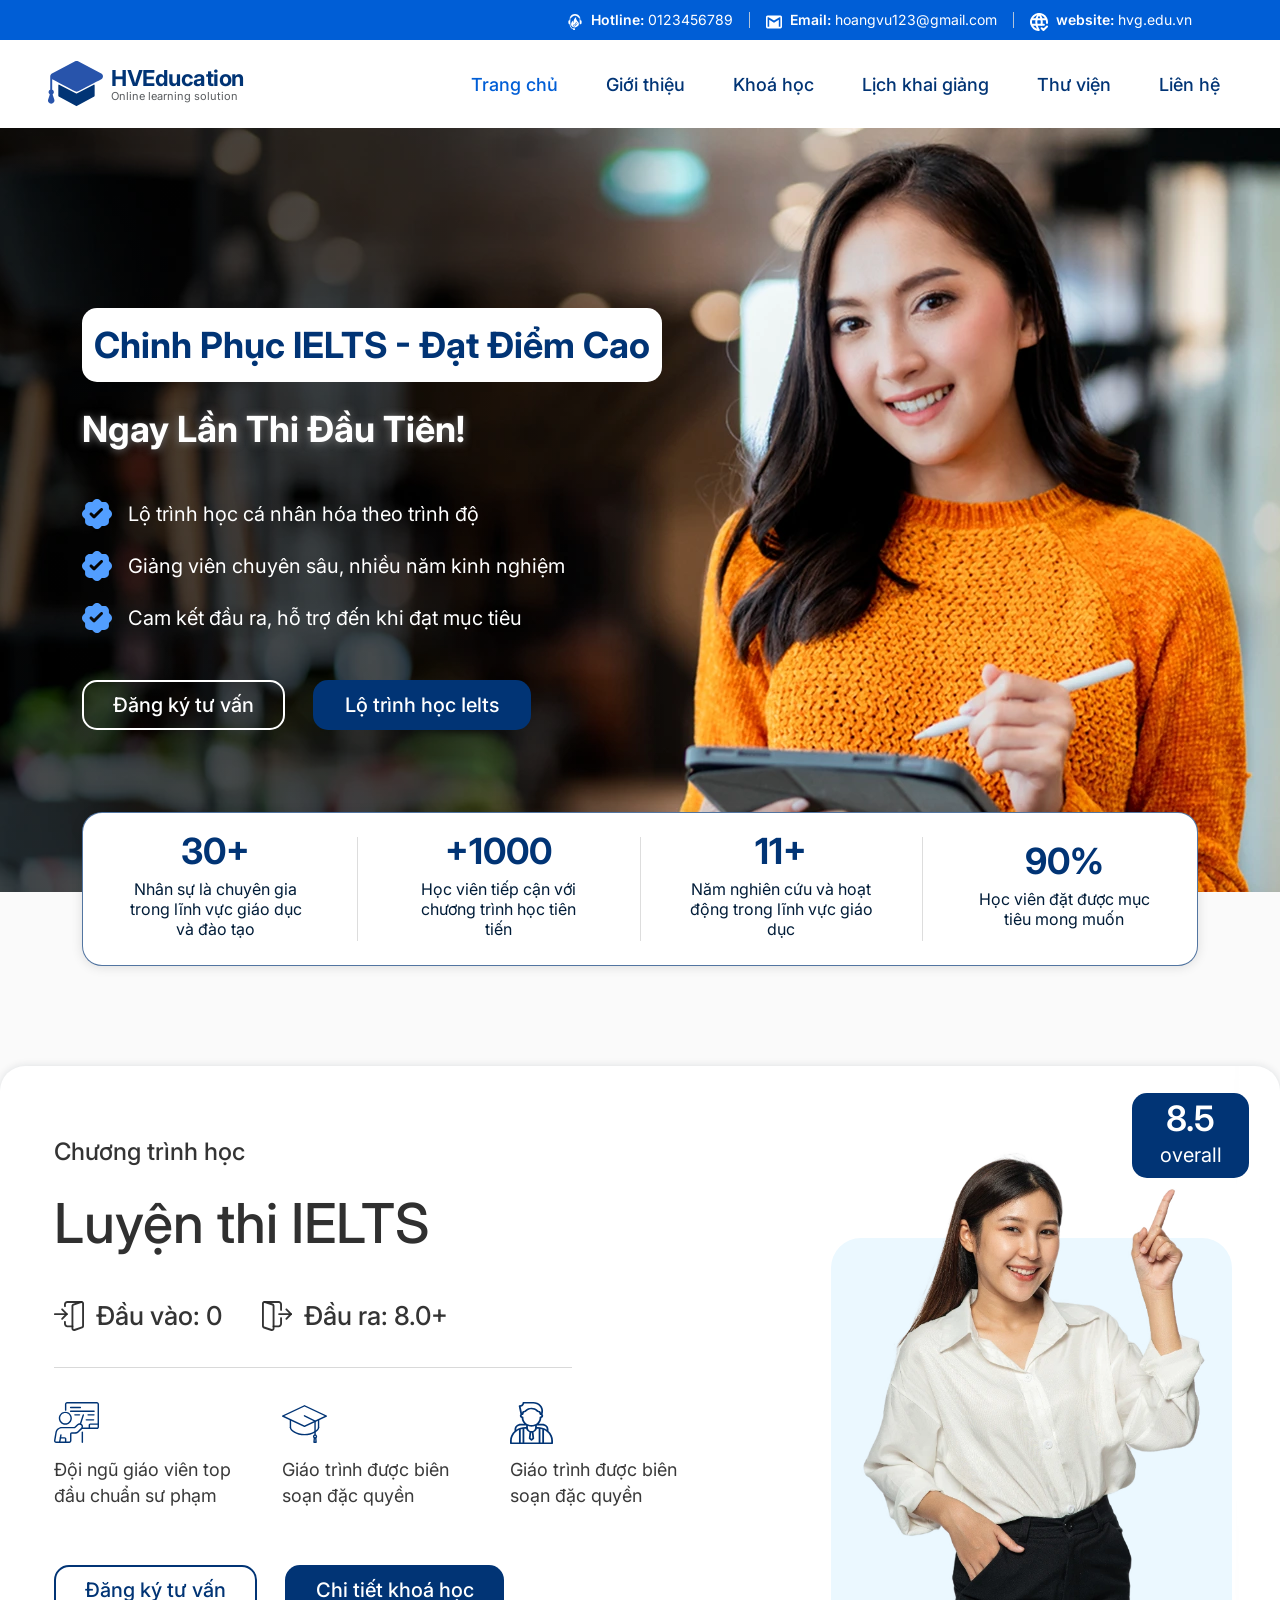
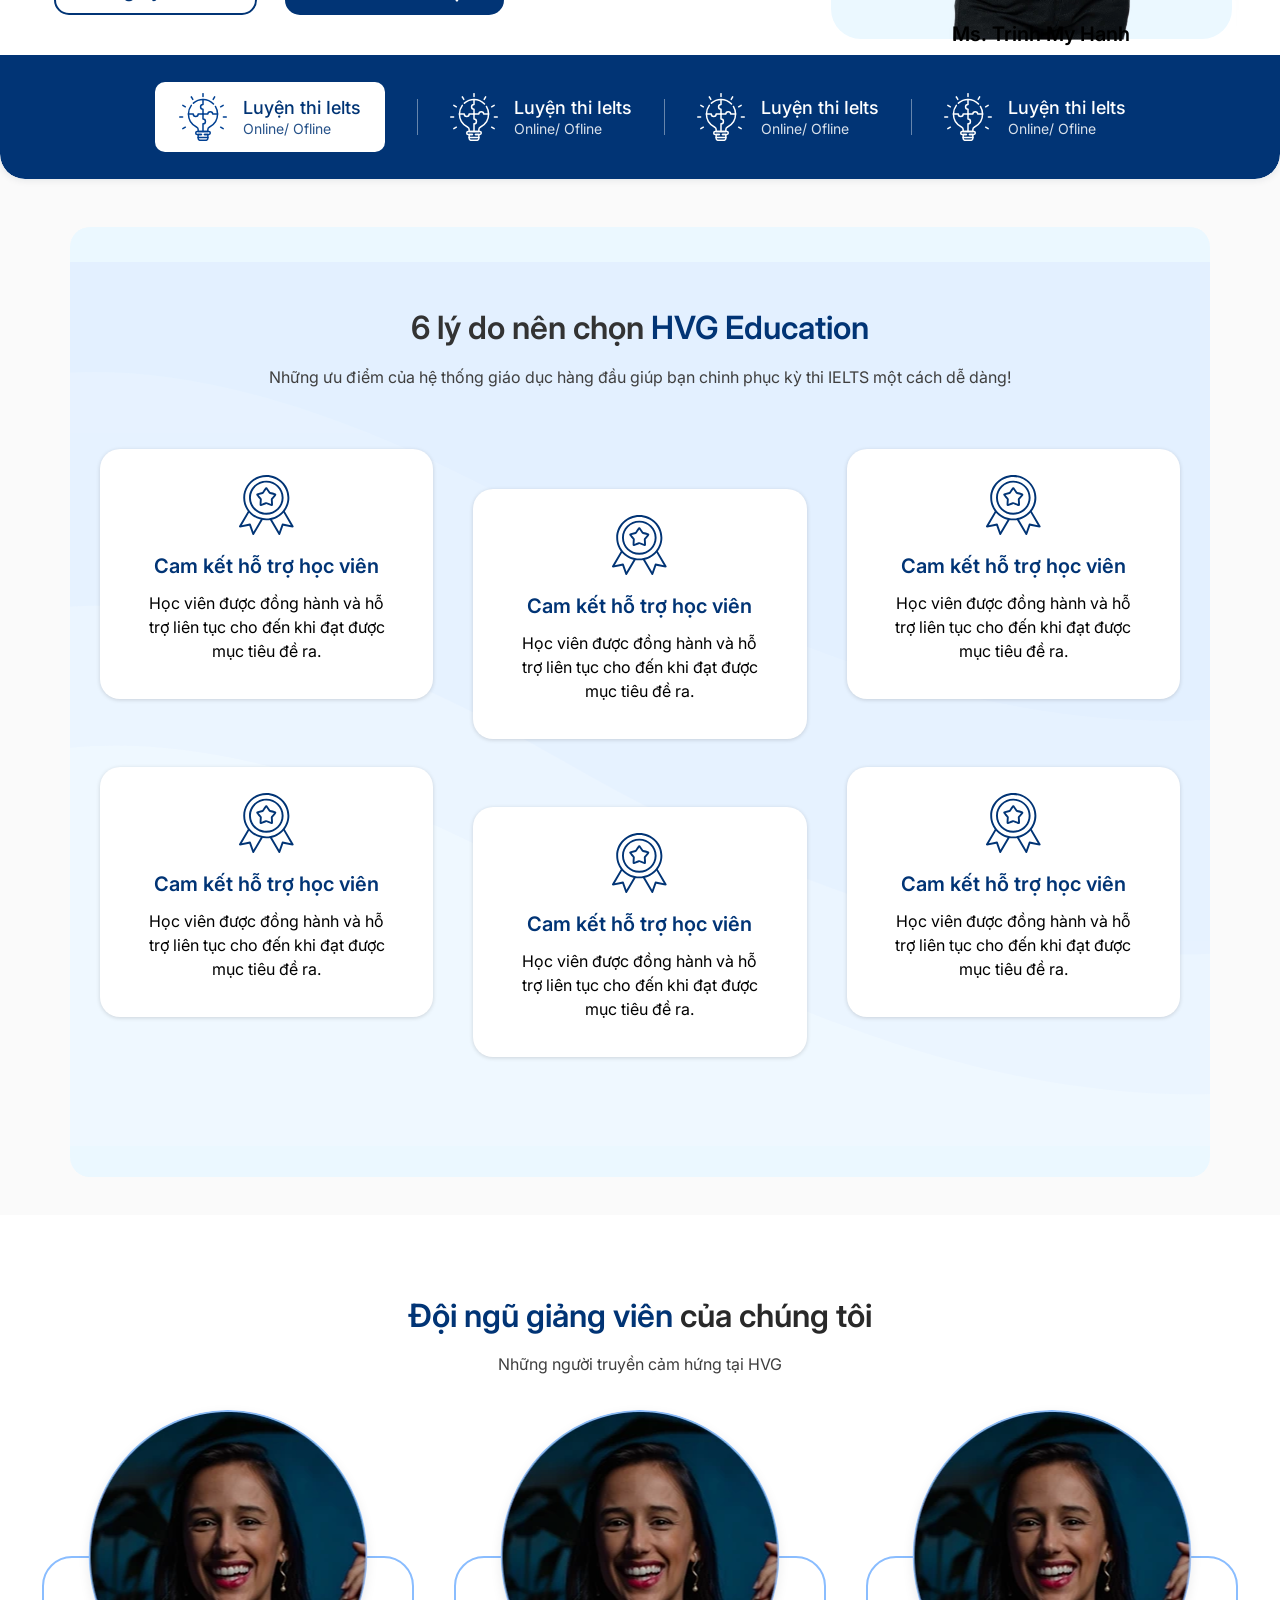
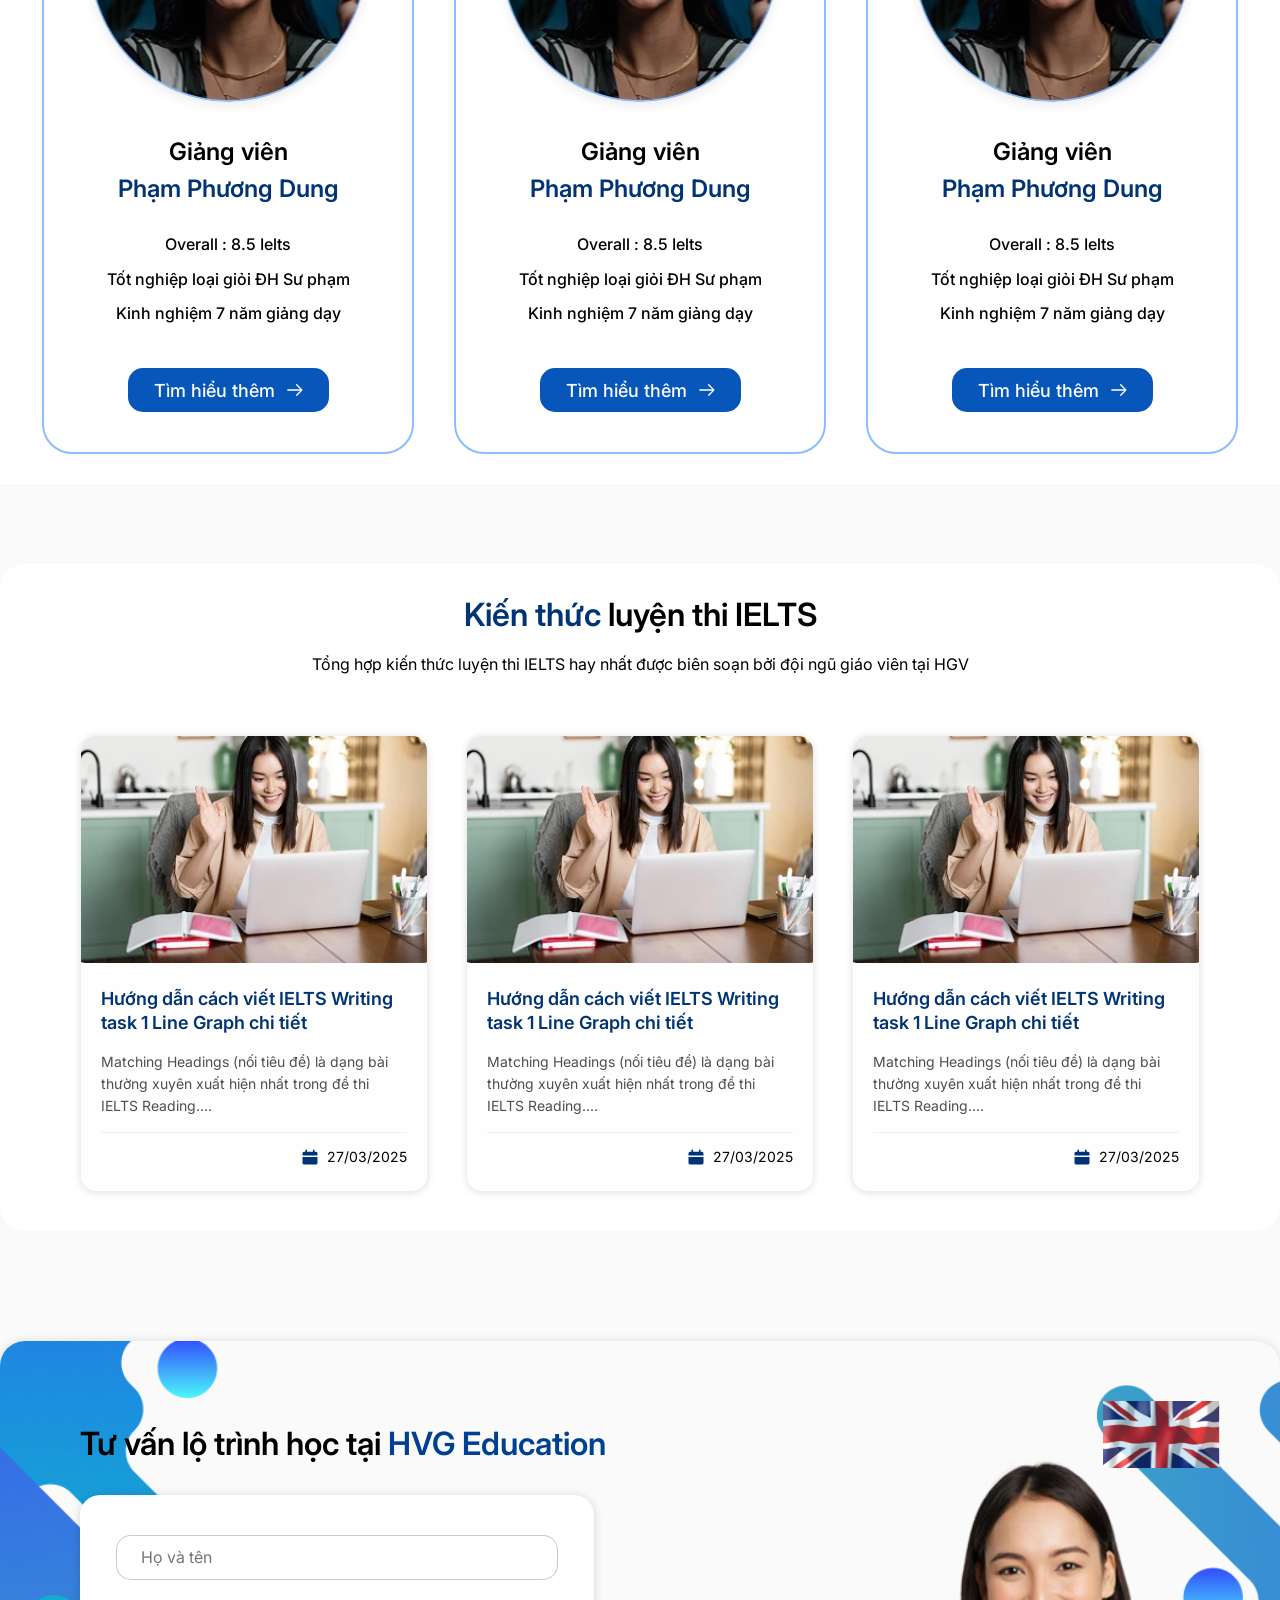
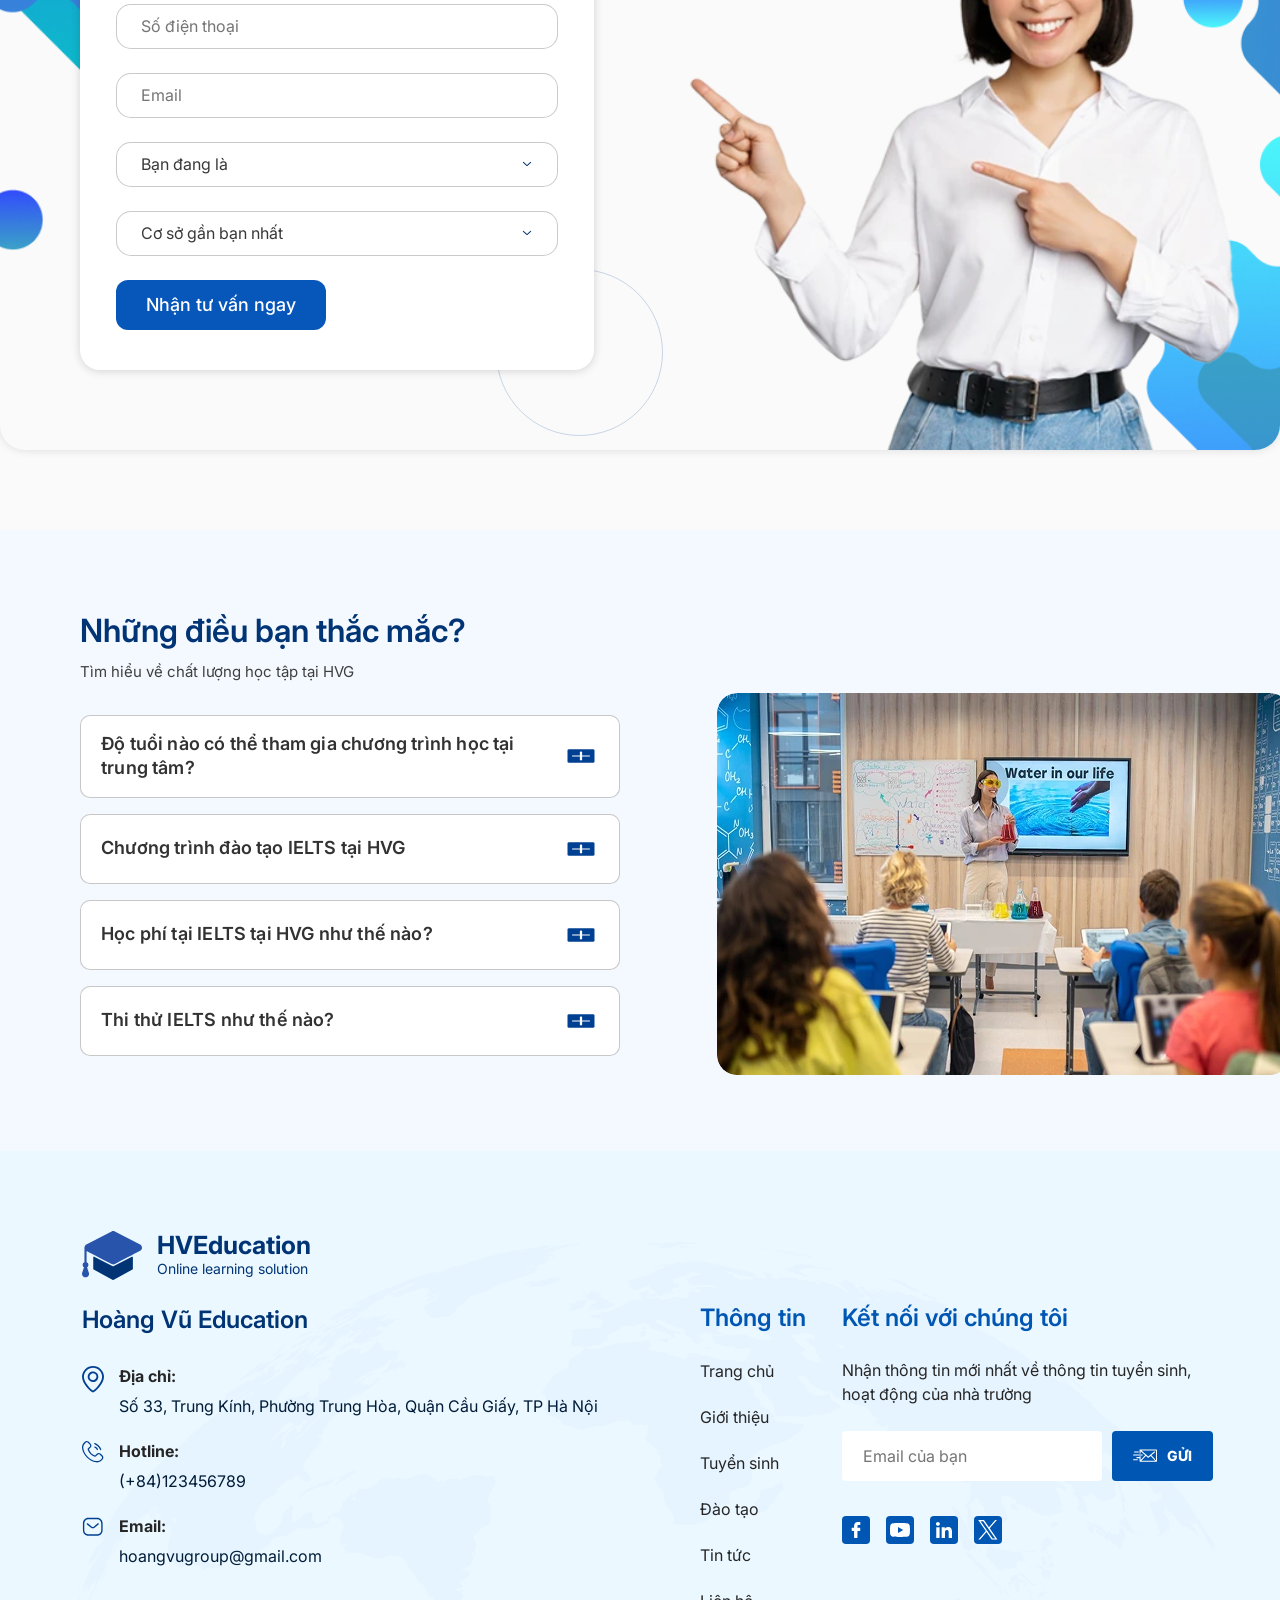
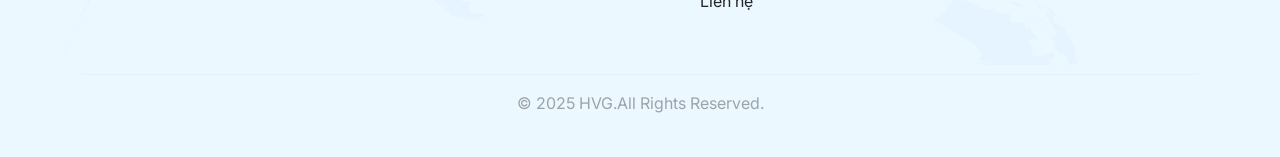
==== commit fc80208e: "day started" ====
--- a/index.html
+++ b/index.html
@@ -4,6 +4,7 @@
 <head>
   <meta charset="UTF-8">
   <meta name="viewport" content="width=device-width, initial-scale=1.0">
+  <link rel="icon" type="image/svg+xml" href="assets/logo.svg">
 
   <!-- Cấu hình các thẻ Meta SEO cơ bản để đảm bảo công cụ tìm kiếm hiểu rõ nội dung trang web -->
   <title>HVG Education - Hệ thống Anh Ngữ Quốc Tế</title>
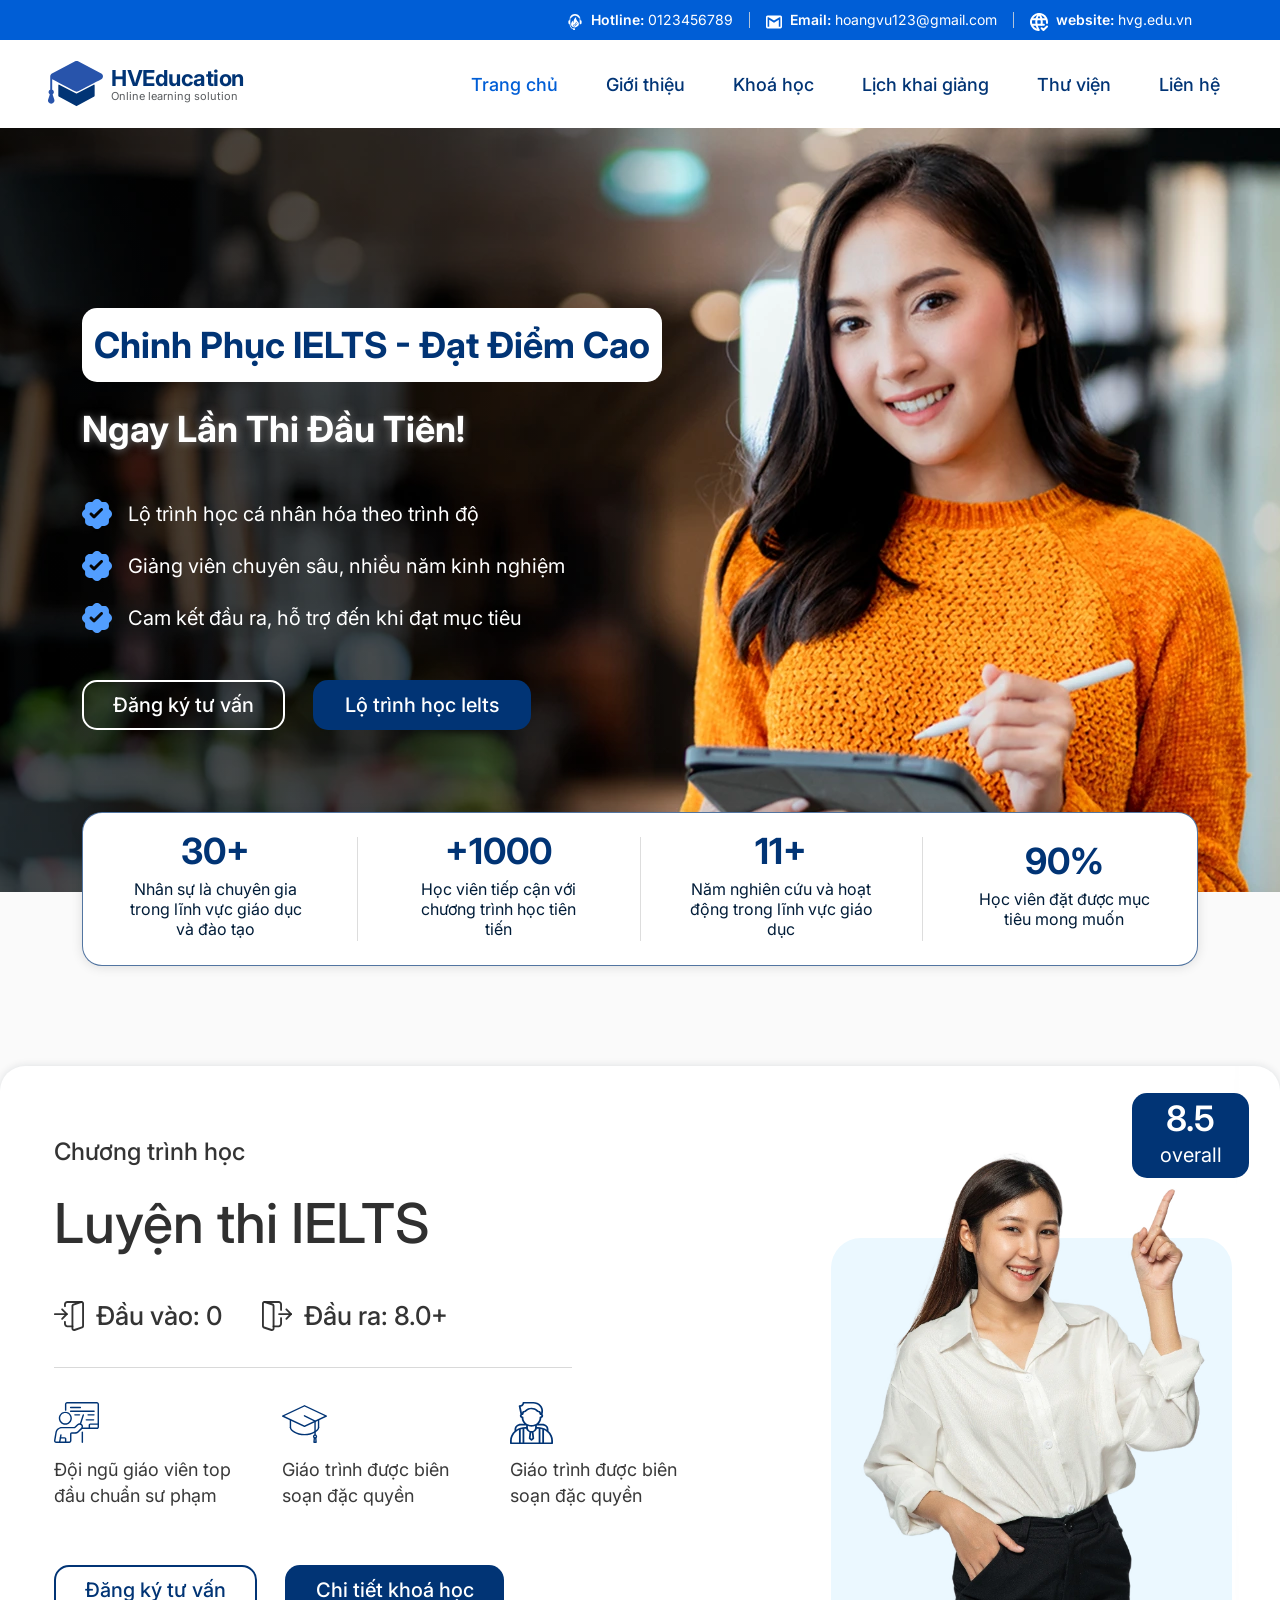
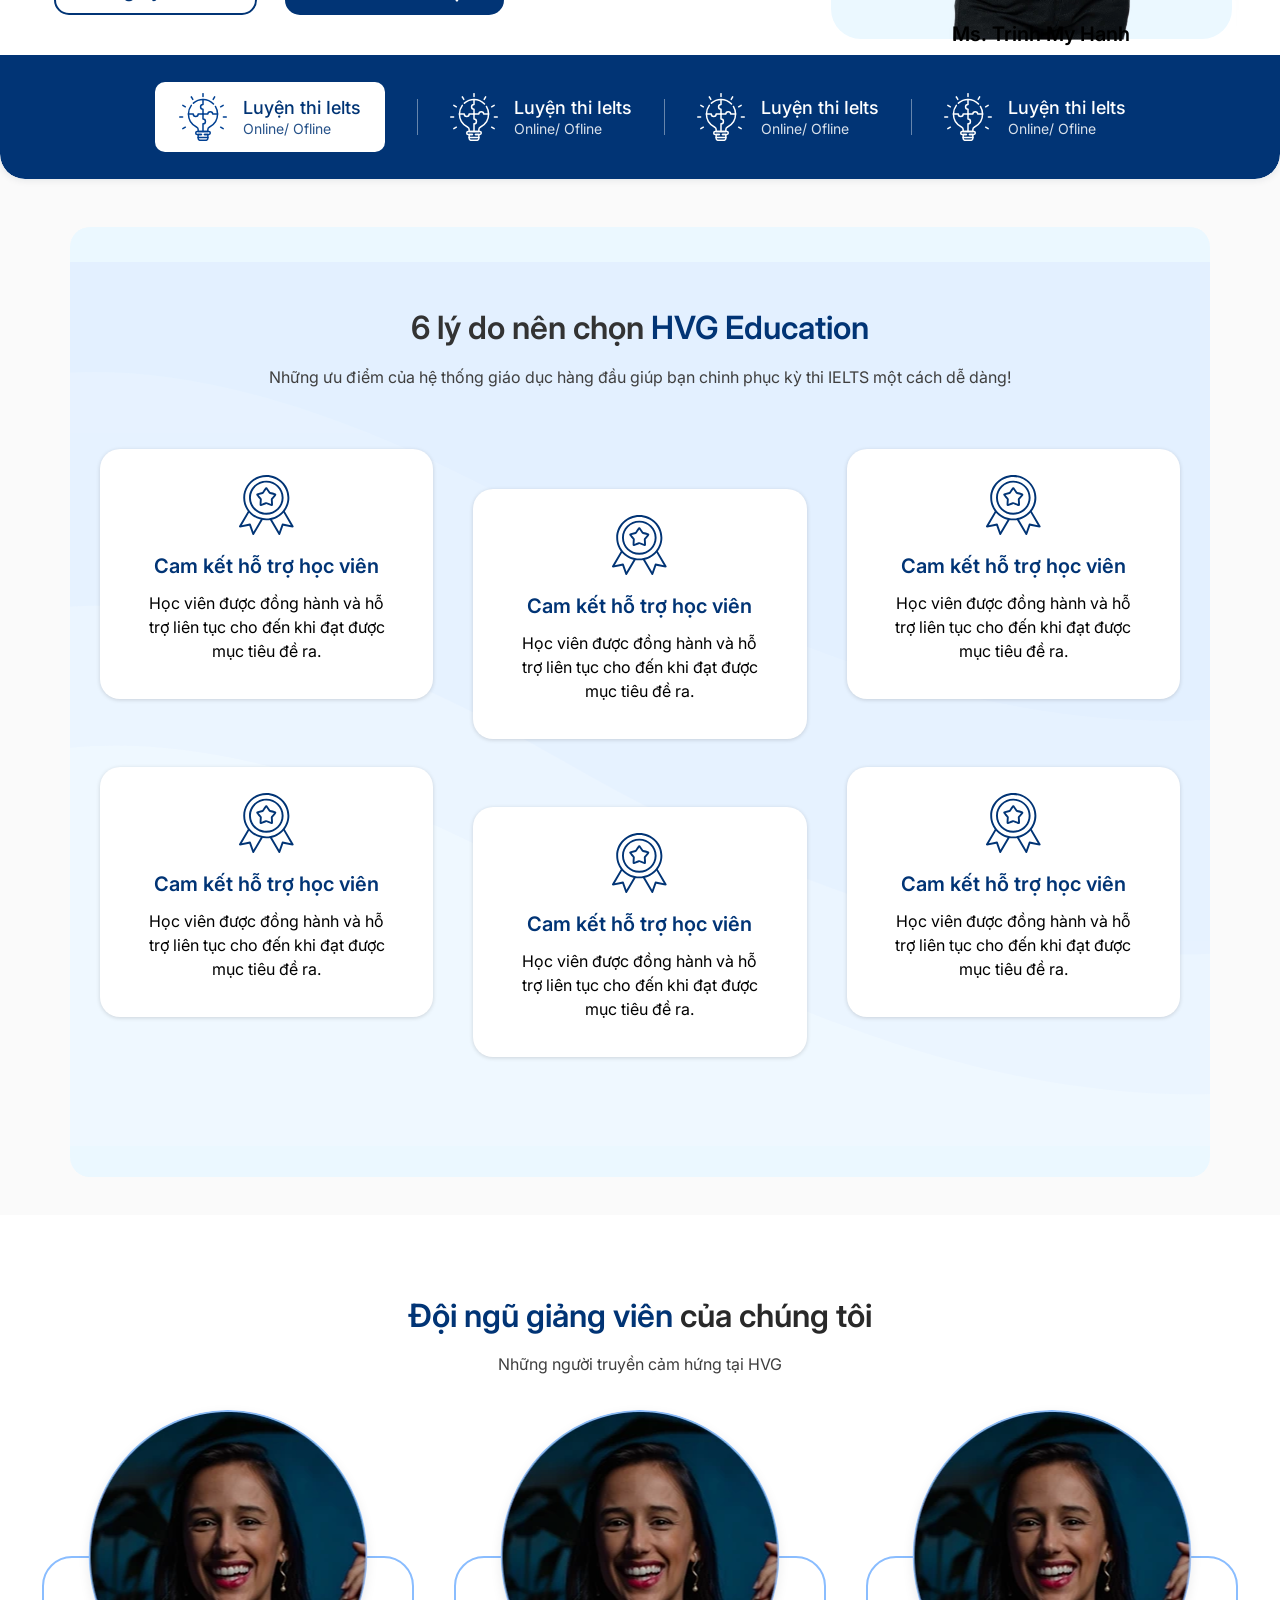
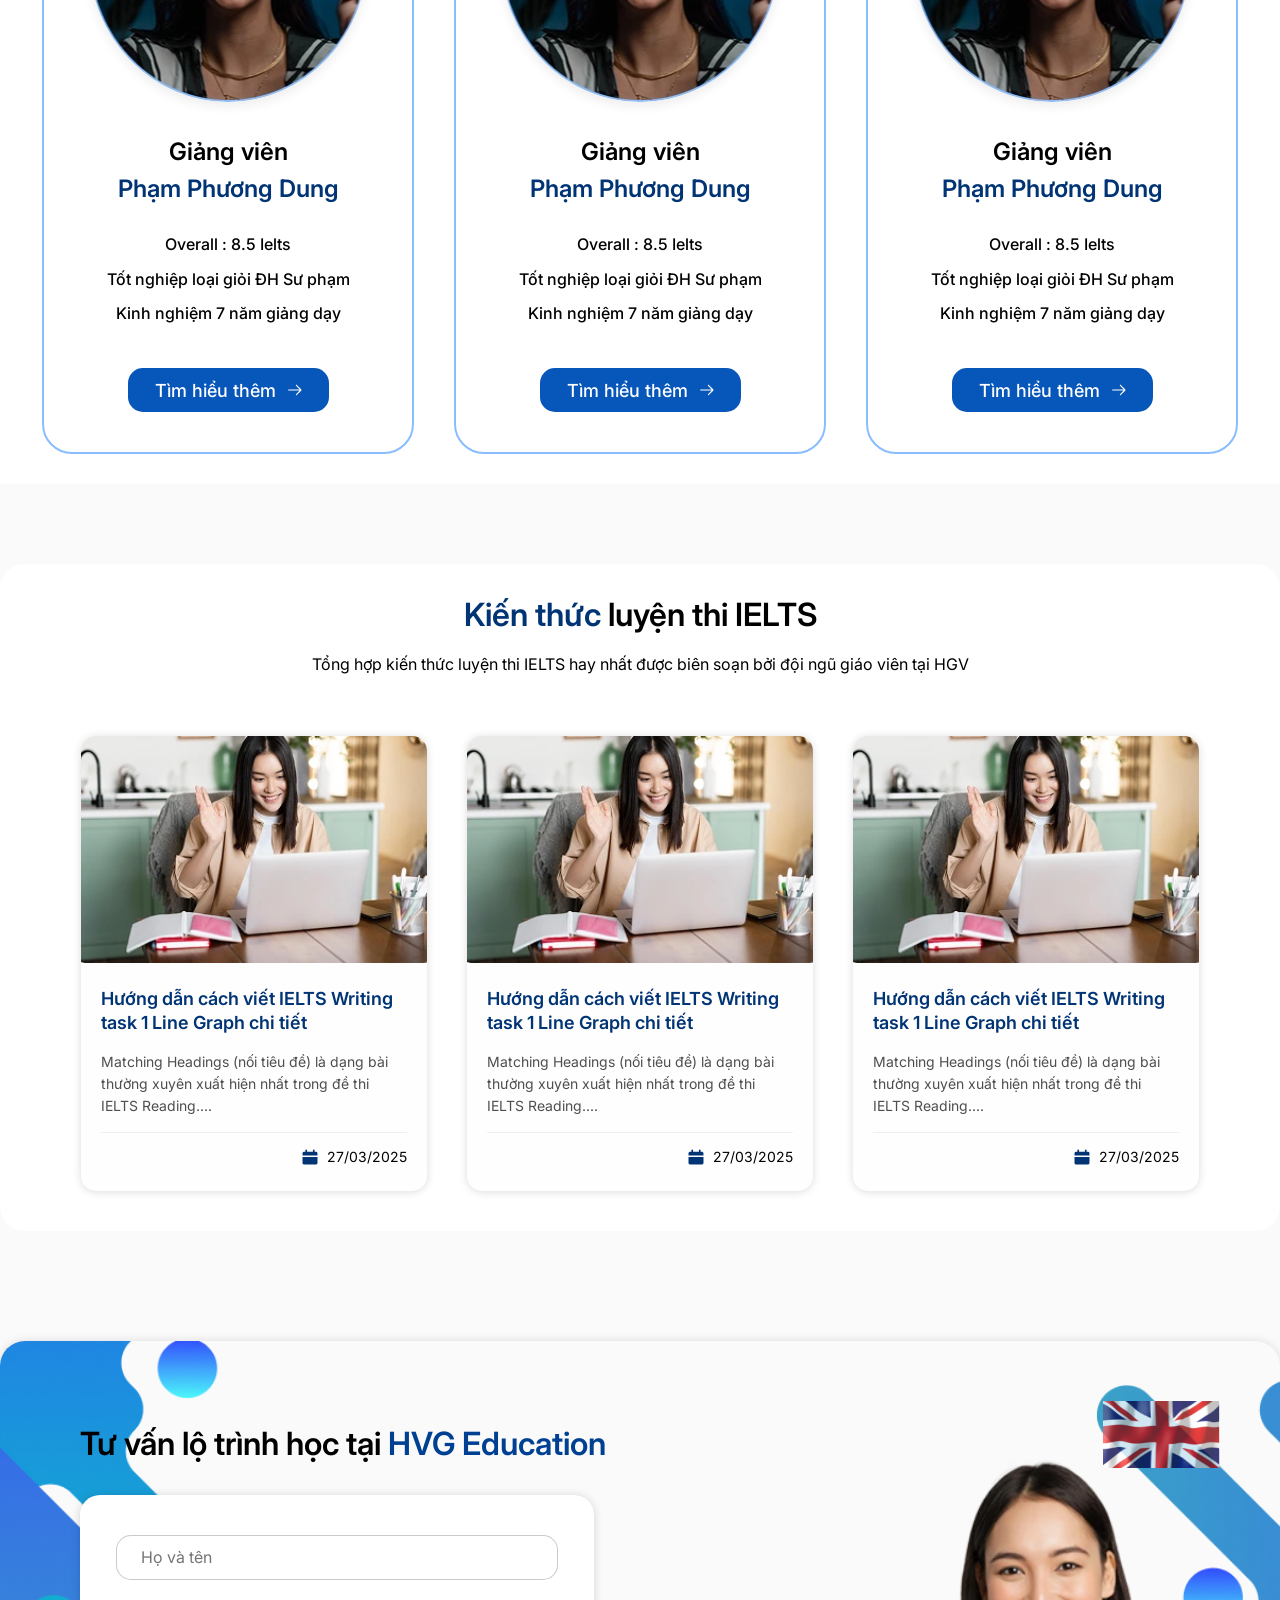
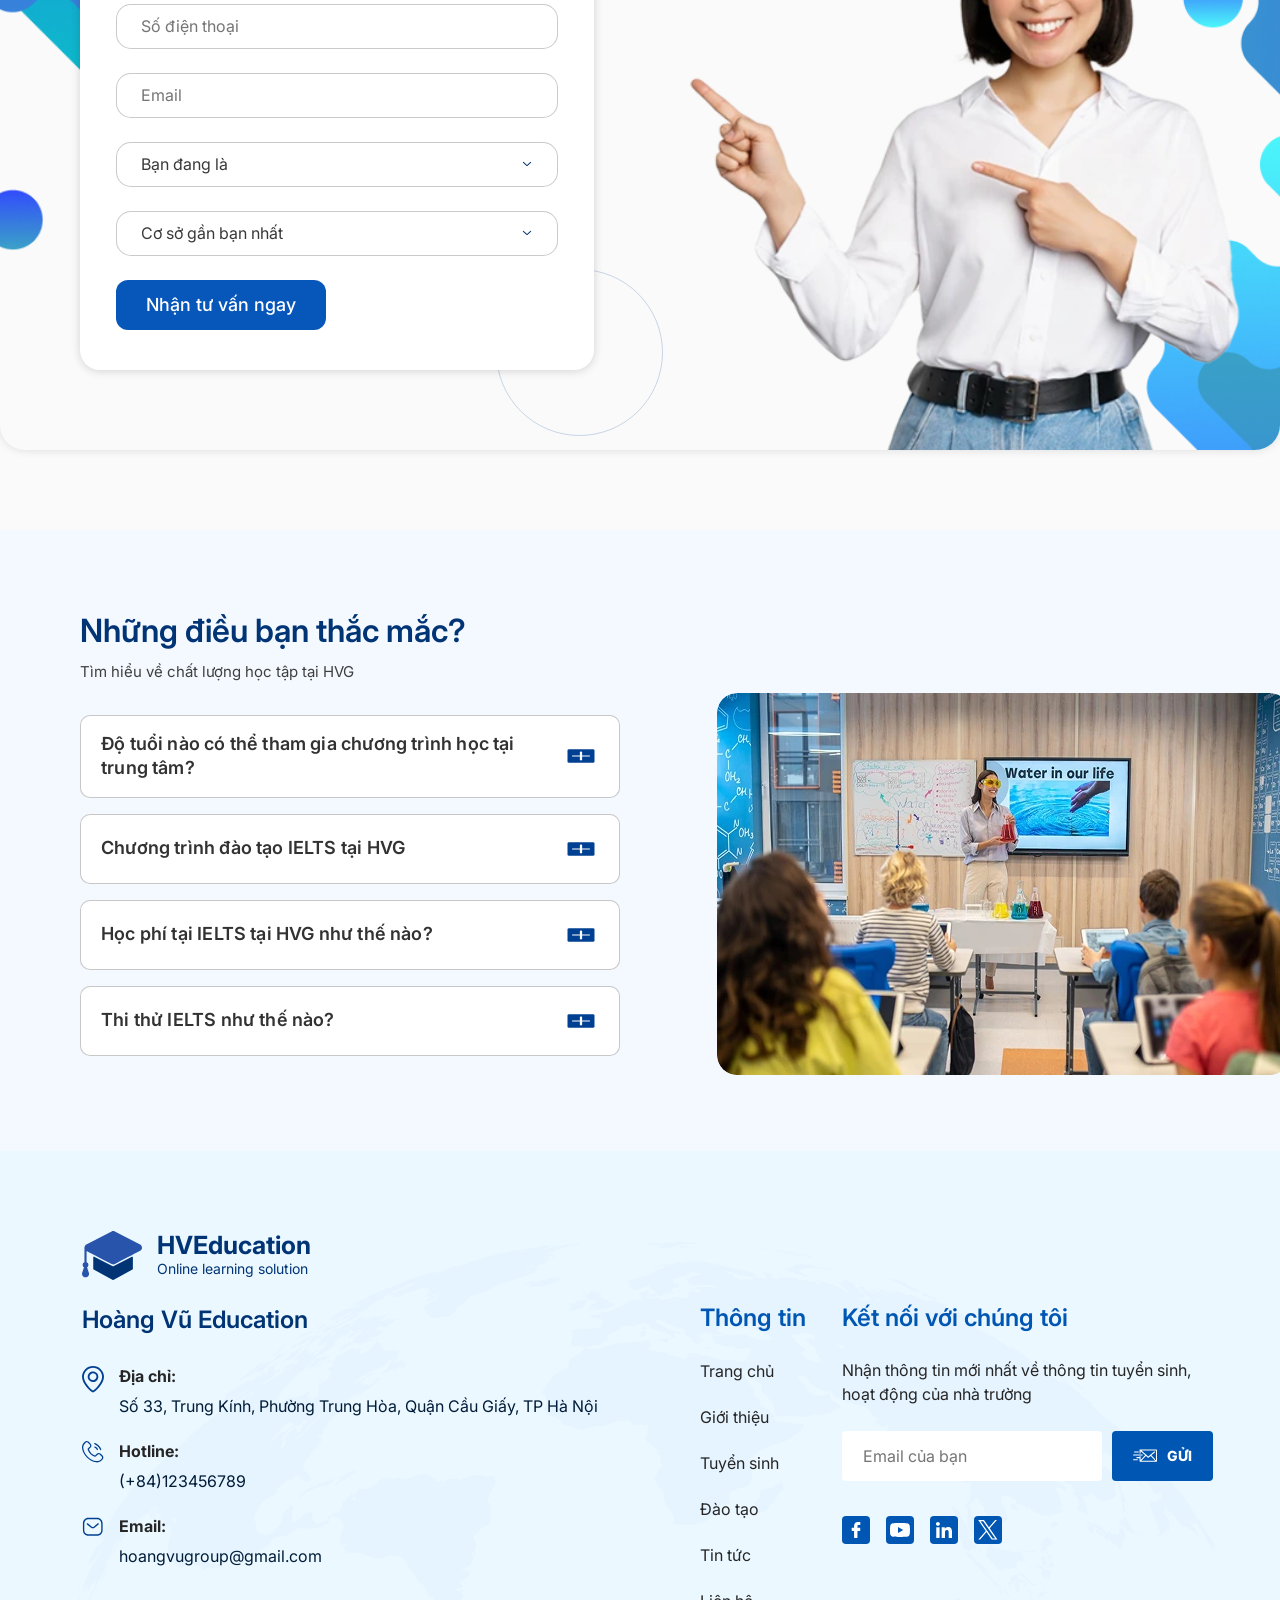
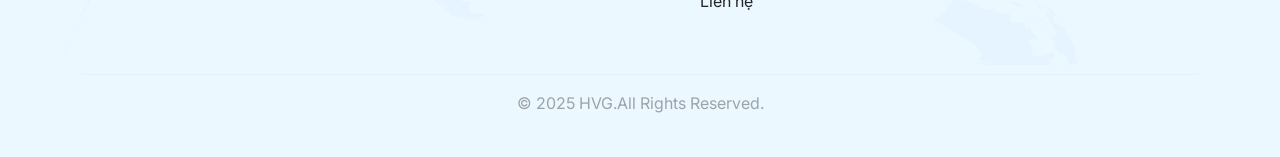
==== commit 991013e8: "update" ====
--- a/index.html
+++ b/index.html
@@ -5,6 +5,7 @@
   <meta charset="UTF-8">
   <meta name="viewport" content="width=device-width, initial-scale=1.0">
   <link rel="icon" type="image/svg+xml" href="assets/logo.svg">
+  <link rel="preload" href="assets/hero-banner.webp" as="image" fetchpriority="high">
 
   <!-- Cấu hình các thẻ Meta SEO cơ bản để đảm bảo công cụ tìm kiếm hiểu rõ nội dung trang web -->
   <title>HVG Education - Hệ thống Anh Ngữ Quốc Tế</title>
@@ -57,7 +58,7 @@
       <!-- Lớp hình nền hero: Đặt ảnh nền và lớp gradient phủ tối bên trái giúp chữ trắng dễ đọc -->
       <div class="hero-background">
         <!-- Placeholder: Người dùng sẽ tự thay thế đường dẫn ảnh nền -->
-        <img src="assets/hero-banner.webp" alt="Hero Banner Background" class="hero-bg-image">
+        <img src="assets/hero-banner.webp" alt="Hero Banner Background" class="hero-bg-image" width="1440" height="764" fetchpriority="high">
         <!-- Lớp phủ gradient: Tối dần từ trái sang để tạo tương phản cho nội dung chữ -->
         <div class="hero-gradient-overlay"></div>
       </div>
@@ -76,15 +77,15 @@
           <ul class="hero-features">
             <li class="hero-feature-item">
               <!-- Placeholder: Người dùng sẽ tự thay thế icon badge-check -->
-              <img src="assets/tick.svg" alt="" class="hero-check-icon">
+              <img src="assets/tick.svg" alt="" class="hero-check-icon" width="30" height="30">
               <span>Lộ trình học cá nhân hóa theo trình độ</span>
             </li>
             <li class="hero-feature-item">
-              <img src="assets/tick.svg" alt="" class="hero-check-icon">
+              <img src="assets/tick.svg" alt="" class="hero-check-icon" width="30" height="30">
               <span>Giảng viên chuyên sâu, nhiều năm kinh nghiệm</span>
             </li>
             <li class="hero-feature-item">
-              <img src="assets/tick.svg" alt="" class="hero-check-icon">
+              <img src="assets/tick.svg" alt="" class="hero-check-icon" width="30" height="30">
               <span>Cam kết đầu ra, hỗ trợ đến khi đạt mục tiêu</span>
             </li>
           </ul>
@@ -148,12 +149,12 @@
             <div class="course-level-group">
               <div class="course-level-item">
                 <!-- Placeholder: Icon đầu vào - người dùng tự thay thế -->
-                <img src="assets/enter.svg" alt="" class="course-level-icon">
+                <img src="assets/enter.svg" alt="" class="course-level-icon" width="30" height="30" loading="lazy">
                 <span class="course-level-text">Đầu vào: 0</span>
               </div>
               <div class="course-level-item">
                 <!-- Placeholder: Icon đầu ra - người dùng tự thay thế -->
-                <img src="assets/exit.svg" alt="" class="course-level-icon">
+                <img src="assets/exit.svg" alt="" class="course-level-icon" width="30" height="30" loading="lazy">
                 <span class="course-level-text">Đầu ra: 8.0+</span>
               </div>
             </div>
@@ -165,17 +166,17 @@
             <div class="course-features">
               <div class="course-feature-item">
                 <!-- Placeholder: Icon giáo viên - người dùng tự thay thế -->
-                <img src="assets/teacher.svg" alt="" class="course-feature-icon">
+                <img src="assets/teacher.svg" alt="" class="course-feature-icon" width="45" height="45" loading="lazy">
                 <p class="course-feature-text">Đội ngũ giáo viên top đầu chuẩn sư phạm</p>
               </div>
               <div class="course-feature-item">
                 <!-- Placeholder: Icon giáo trình - người dùng tự thay thế -->
-                <img src="assets/magistrate.svg" alt="" class="course-feature-icon">
+                <img src="assets/magistrate.svg" alt="" class="course-feature-icon" width="45" height="45" loading="lazy">
                 <p class="course-feature-text">Giáo trình được biên soạn đặc quyền</p>
               </div>
               <div class="course-feature-item">
                 <!-- Placeholder: Icon học viên - người dùng tự thay thế -->
-                <img src="assets/student.svg" alt="" class="course-feature-icon">
+                <img src="assets/student.svg" alt="" class="course-feature-icon" width="45" height="45" loading="lazy">
                 <p class="course-feature-text">Giáo trình được biên soạn đặc quyền</p>
               </div>
             </div>
@@ -192,7 +193,7 @@
             <!-- Vòng tròn xanh nhạt trang trí phía sau -->
             <div class="course-visual-circle"></div>
             <!-- Placeholder: Ảnh giáo viên - người dùng tự thay thế -->
-            <img src="assets/course-teacher.webp" alt="Giáo viên IELTS" class="course-teacher-img">
+            <img src="assets/course-teacher.webp" alt="Giáo viên IELTS" class="course-teacher-img" width="667" height="1000" loading="lazy">
             <!-- Badge hiển thị điểm overall -->
             <div class="course-score-badge">
               <span class="course-score-number">8.5</span>
@@ -211,7 +212,7 @@
             <!-- Khoá học đang được chọn (active): nền trắng -->
             <li class="course-program-item active">
               <!-- Placeholder: Icon puzzle - người dùng tự thay thế -->
-              <img src="assets/puzzle.svg" alt="" class="course-program-icon">
+              <img src="assets/puzzle.svg" alt="" class="course-program-icon" width="48" height="48" loading="lazy">
               <div class="course-program-info">
                 <span class="course-program-name">Luyện thi Ielts</span>
                 <span class="course-program-mode">Online/ Ofline</span>
@@ -221,7 +222,7 @@
             <li class="course-program-divider" aria-hidden="true"></li>
 
             <li class="course-program-item">
-              <img src="assets/puzzle-white.svg" alt="" class="course-program-icon">
+              <img src="assets/puzzle-white.svg" alt="" class="course-program-icon" width="48" height="48" loading="lazy">
               <div class="course-program-info">
                 <span class="course-program-name">Luyện thi Ielts</span>
                 <span class="course-program-mode">Online/ Ofline</span>
@@ -231,7 +232,7 @@
             <li class="course-program-divider" aria-hidden="true"></li>
 
             <li class="course-program-item">
-              <img src="assets/puzzle-white.svg" alt="" class="course-program-icon">
+              <img src="assets/puzzle-white.svg" alt="" class="course-program-icon" width="48" height="48" loading="lazy">
               <div class="course-program-info">
                 <span class="course-program-name">Luyện thi Ielts</span>
                 <span class="course-program-mode">Online/ Ofline</span>
@@ -241,7 +242,7 @@
             <li class="course-program-divider" aria-hidden="true"></li>
 
             <li class="course-program-item">
-              <img src="assets/puzzle-white.svg" alt="" class="course-program-icon">
+              <img src="assets/puzzle-white.svg" alt="" class="course-program-icon" width="48" height="48" loading="lazy">
               <div class="course-program-info">
                 <span class="course-program-name">Luyện thi Ielts</span>
                 <span class="course-program-mode">Online/ Ofline</span>
@@ -261,7 +262,7 @@
     <section class="reasons-section container" id="reasons-section">
       <!-- Lớp hình ảnh trang trí nền (Người dùng tự thay thế src khi có tệp SVG/ảnh thực tế) -->
       <div class="reasons-bg-decor">
-        <img src="assets/reasons-bg.svg" alt="Background Decoration" class="reasons-bg-img">
+        <img src="assets/reasons-bg.svg" alt="Background Decoration" class="reasons-bg-img" width="1767" height="1010" loading="lazy">
       </div>
 
       <div class="reasons-container">
@@ -281,7 +282,7 @@
             <div class="reason-card">
               <div class="reason-card-icon-wrap">
                 <!-- Placeholder: Người dùng tự thay thế bằng file SVG/PNG của mình -->
-                <img src="assets/medal.svg" alt="Icon Cam Kết" class="reason-card-icon">
+                <img src="assets/medal.svg" alt="Icon Cam Kết" class="reason-card-icon" width="65" height="65" loading="lazy">
               </div>
               <h3 class="reason-card-title">Cam kết hỗ trợ học viên</h3>
               <p class="reason-card-desc">Học viên được đồng hành và hỗ trợ liên tục cho đến khi đạt được mục tiêu đề
@@ -291,7 +292,7 @@
             <!-- Lý do 4 -->
             <div class="reason-card">
               <div class="reason-card-icon-wrap">
-                <img src="assets/medal.svg" alt="Icon Cam Kết" class="reason-card-icon">
+                <img src="assets/medal.svg" alt="Icon Cam Kết" class="reason-card-icon" width="65" height="65" loading="lazy">
               </div>
               <h3 class="reason-card-title">Cam kết hỗ trợ học viên</h3>
               <p class="reason-card-desc">Học viên được đồng hành và hỗ trợ liên tục cho đến khi đạt được mục tiêu đề
@@ -304,7 +305,7 @@
             <!-- Lý do 2 -->
             <div class="reason-card">
               <div class="reason-card-icon-wrap">
-                <img src="assets/medal.svg" alt="Icon Cam Kết" class="reason-card-icon">
+                <img src="assets/medal.svg" alt="Icon Cam Kết" class="reason-card-icon" width="65" height="65" loading="lazy">
               </div>
               <h3 class="reason-card-title">Cam kết hỗ trợ học viên</h3>
               <p class="reason-card-desc">Học viên được đồng hành và hỗ trợ liên tục cho đến khi đạt được mục tiêu đề
@@ -314,7 +315,7 @@
             <!-- Lý do 5 -->
             <div class="reason-card">
               <div class="reason-card-icon-wrap">
-                <img src="assets/medal.svg" alt="Icon Cam Kết" class="reason-card-icon">
+                <img src="assets/medal.svg" alt="Icon Cam Kết" class="reason-card-icon" width="65" height="65" loading="lazy">
               </div>
               <h3 class="reason-card-title">Cam kết hỗ trợ học viên</h3>
               <p class="reason-card-desc">Học viên được đồng hành và hỗ trợ liên tục cho đến khi đạt được mục tiêu đề
@@ -327,7 +328,7 @@
             <!-- Lý do 3 -->
             <div class="reason-card">
               <div class="reason-card-icon-wrap">
-                <img src="assets/medal.svg" alt="Icon Cam Kết" class="reason-card-icon">
+                <img src="assets/medal.svg" alt="Icon Cam Kết" class="reason-card-icon" width="65" height="65" loading="lazy">
               </div>
               <h3 class="reason-card-title">Cam kết hỗ trợ học viên</h3>
               <p class="reason-card-desc">Học viên được đồng hành và hỗ trợ liên tục cho đến khi đạt được mục tiêu đề
@@ -337,7 +338,7 @@
             <!-- Lý do 6 -->
             <div class="reason-card">
               <div class="reason-card-icon-wrap">
-                <img src="assets/medal.svg" alt="Icon Cam Kết" class="reason-card-icon">
+                <img src="assets/medal.svg" alt="Icon Cam Kết" class="reason-card-icon" width="65" height="65" loading="lazy">
               </div>
               <h3 class="reason-card-title">Cam kết hỗ trợ học viên</h3>
               <p class="reason-card-desc">Học viên được đồng hành và hỗ trợ liên tục cho đến khi đạt được mục tiêu đề
@@ -367,7 +368,7 @@
           <!-- Giảng viên 1 -->
           <div class="teacher-card">
             <div class="teacher-avatar-wrap">
-              <img src="assets/teacher.webp" alt="Giảng viên Phạm Phương Dung" class="teacher-avatar">
+              <img src="assets/teacher.webp" alt="Giảng viên Phạm Phương Dung" class="teacher-avatar" width="279" height="292" loading="lazy">
             </div>
             <h3 class="teacher-role">Giảng viên</h3>
             <h4 class="teacher-name">Phạm Phương Dung</h4>
@@ -378,14 +379,14 @@
             </div>
             <a href="#" class="btn-teacher-more">
               Tìm hiểu thêm
-              <img src="assets/arrow-right.svg">
+              <img src="assets/arrow-right.svg" alt="" width="14" height="14" loading="lazy">
             </a>
           </div>
 
           <!-- Giảng viên 2 -->
           <div class="teacher-card">
             <div class="teacher-avatar-wrap">
-              <img src="assets/teacher.webp" alt="Giảng viên Phạm Phương Dung" class="teacher-avatar">
+              <img src="assets/teacher.webp" alt="Giảng viên Phạm Phương Dung" class="teacher-avatar" width="279" height="292" loading="lazy">
             </div>
             <h3 class="teacher-role">Giảng viên</h3>
             <h4 class="teacher-name">Phạm Phương Dung</h4>
@@ -396,14 +397,14 @@
             </div>
             <a href="#" class="btn-teacher-more">
               Tìm hiểu thêm
-              <img src="assets/arrow-right.svg">
+              <img src="assets/arrow-right.svg" alt="" width="14" height="14" loading="lazy">
             </a>
           </div>
 
           <!-- Giảng viên 3 -->
           <div class="teacher-card">
             <div class="teacher-avatar-wrap">
-              <img src="assets/teacher.webp" alt="Giảng viên Phạm Phương Dung" class="teacher-avatar">
+              <img src="assets/teacher.webp" alt="Giảng viên Phạm Phương Dung" class="teacher-avatar" width="279" height="292" loading="lazy">
             </div>
             <h3 class="teacher-role">Giảng viên</h3>
             <h4 class="teacher-name">Phạm Phương Dung</h4>
@@ -414,7 +415,7 @@
             </div>
             <a href="#" class="btn-teacher-more">
               Tìm hiểu thêm
-              <img src="assets/arrow-right.svg">
+              <img src="assets/arrow-right.svg" alt="" width="14" height="14" loading="lazy">
             </a>
           </div>
 
@@ -440,7 +441,7 @@
           <div class="knowledge-card">
             <div class="knowledge-card-cover">
               <img src="assets/blog-banner.webp" alt="Hướng dẫn cách viết IELTS Writing task 1 Line Graph chi tiết"
-                class="knowledge-card-img">
+                class="knowledge-card-img" width="346" height="214" loading="lazy">
             </div>
             <div class="knowledge-card-body">
               <h3 class="knowledge-card-title">
@@ -450,7 +451,7 @@
                 trong đề thi IELTS Reading....</p>
               <div class="knowledge-card-footer">
                 <div class="knowledge-card-date-icon">
-                  <img src="assets/calendar.svg" alt="Calendar Icon">
+                  <img src="assets/calendar.svg" alt="Calendar Icon" width="18" height="18" loading="lazy">
                 </div>
                 <span class="knowledge-card-date-text">27/03/2025</span>
               </div>
@@ -461,7 +462,7 @@
           <div class="knowledge-card">
             <div class="knowledge-card-cover">
               <img src="assets/blog-banner.webp" alt="Hướng dẫn cách viết IELTS Writing task 1 Line Graph chi tiết"
-                class="knowledge-card-img">
+                class="knowledge-card-img" width="346" height="214" loading="lazy">
             </div>
             <div class="knowledge-card-body">
               <h3 class="knowledge-card-title">
@@ -471,7 +472,7 @@
                 trong đề thi IELTS Reading....</p>
               <div class="knowledge-card-footer">
                 <div class="knowledge-card-date-icon">
-                  <img src="assets/calendar.svg" alt="Calendar Icon">
+                  <img src="assets/calendar.svg" alt="Calendar Icon" width="18" height="18" loading="lazy">
                 </div>
                 <span class="knowledge-card-date-text">27/03/2025</span>
               </div>
@@ -482,7 +483,7 @@
           <div class="knowledge-card">
             <div class="knowledge-card-cover">
               <img src="assets/blog-banner.webp" alt="Hướng dẫn cách viết IELTS Writing task 1 Line Graph chi tiết"
-                class="knowledge-card-img">
+                class="knowledge-card-img" width="346" height="214" loading="lazy">
             </div>
             <div class="knowledge-card-body">
               <h3 class="knowledge-card-title">
@@ -492,7 +493,7 @@
                 trong đề thi IELTS Reading....</p>
               <div class="knowledge-card-footer">
                 <div class="knowledge-card-date-icon">
-                  <img src="assets/calendar.svg" alt="Calendar Icon">
+                  <img src="assets/calendar.svg" alt="Calendar Icon" width="18" height="18" loading="lazy">
                 </div>
                 <span class="knowledge-card-date-text">27/03/2025</span>
               </div>
@@ -508,7 +509,7 @@
     <section class="consultation-section" id="consultation-section">
       <!-- Icon lá cờ Anh quốc trang trí góc trên bên phải (Học viên tự thay thế ảnh khi cần) -->
       <div class="consultation-uk-flag">
-        <img src="assets/uk-flag.svg" alt="UK Flag Decor">
+        <img src="assets/uk-flag.svg" alt="UK Flag Decor" width="117" height="67" loading="lazy">
       </div>
 
       <!-- Vòng tròn trang trí phía sau -->
@@ -564,7 +565,7 @@
         <!-- Cột bên phải: Hình ảnh học viên chỉ tay -->
         <div class="consultation-visual">
           <!-- Placeholder học viên chỉ tay (Đã chuẩn bị sẵn ảnh minh họa) -->
-          <img src="assets/pointer.webp" alt="Student pointing to form" class="consultation-student-img">
+          <img src="assets/pointer.webp" alt="Student pointing to form" class="consultation-student-img" width="471" height="539" loading="lazy">
         </div>
     </section>
 
@@ -585,7 +586,7 @@
               <div class="faq-header">
                 <h3 class="faq-question">Độ tuổi nào có thể tham gia chương trình học tại trung tâm?</h3>
                 <div class="faq-icon">
-                  <img src="assets/plus-fill.svg" alt="Toggle Icon">
+                  <img src="assets/plus-fill.svg" alt="Toggle Icon" width="36" height="36" loading="lazy">
                 </div>
               </div>
               <div class="faq-answer">
@@ -601,7 +602,7 @@
               <div class="faq-header">
                 <h3 class="faq-question">Chương trình đào tạo IELTS tại HVG</h3>
                 <div class="faq-icon">
-                  <img src="assets/plus-fill.svg" alt="Toggle Icon">
+                  <img src="assets/plus-fill.svg" alt="Toggle Icon" width="36" height="36" loading="lazy">
                 </div>
               </div>
               <div class="faq-answer">
@@ -617,7 +618,7 @@
               <div class="faq-header">
                 <h3 class="faq-question">Học phí tại IELTS tại HVG như thế nào?</h3>
                 <div class="faq-icon">
-                  <img src="assets/plus-fill.svg" alt="Toggle Icon">
+                  <img src="assets/plus-fill.svg" alt="Toggle Icon" width="36" height="36" loading="lazy">
                 </div>
               </div>
               <div class="faq-answer">
@@ -633,7 +634,7 @@
               <div class="faq-header">
                 <h3 class="faq-question">Thi thử IELTS như thế nào?</h3>
                 <div class="faq-icon">
-                  <img src="assets/plus-fill.svg" alt="Toggle Icon">
+                  <img src="assets/plus-fill.svg" alt="Toggle Icon" width="36" height="36" loading="lazy">
                 </div>
               </div>
               <div class="faq-answer">
@@ -649,7 +650,7 @@
 
         <!-- Cột bên phải: Hình ảnh minh họa lớp học -->
         <div class="faq-visual">
-          <img src="assets/qna-banner.webp" alt="Classroom at HVG" class="faq-classroom-img">
+          <img src="assets/qna-banner.webp" alt="Classroom at HVG" class="faq-classroom-img" width="573" height="382" loading="lazy">
         </div>
       </div>
     </section>
--- a/styles/global.css
+++ b/styles/global.css
@@ -27,6 +27,12 @@
 /* 
   Thiết lập các thuộc tính mặc định cho toàn bộ trang web sử dụng các biến toàn cục:
 */
+html,
+body {
+  max-width: 100%;
+  overflow-x: hidden;
+}
+
 body {
   font-family: var(--font-main);
   background-color: var(--body-bg);
--- a/styles/topbar.css
+++ b/styles/topbar.css
@@ -56,8 +56,26 @@
     flex-wrap: wrap;
     justify-content: center;
     gap: 8px !important;
+    margin-right: 0 !important; /* Loại bỏ margin-right để căn giữa thông tin */
   }
   .topbar-divider {
     display: none;
   }
 }
+
+@media (max-width: 575.98px) {
+  .topbar-text {
+    display: none;
+  }
+  .topbar-content {
+    gap: 24px !important; /* Giãn cách các icon hợp lý hơn khi ẩn chữ */
+  }
+  .topbar-icon-placeholder img {
+    width: 18px;
+    height: 18px;
+    transition: transform 0.2s ease;
+  }
+  .topbar-item:hover .topbar-icon-placeholder img {
+    transform: scale(1.15); /* Micro-animation zoom nhẹ icon khi hover */
+  }
+}
--- a/styles/navbar.css
+++ b/styles/navbar.css
@@ -75,24 +75,49 @@
   - Khi thu gọn, căn chỉnh các menu item dọc và thêm border phân tách nhẹ để người dùng dễ thao tác trên màn hình cảm ứng.
 */
 @media (max-width: 991.98px) {
+  .navbar-custom .navbar-nav {
+    align-items: flex-start !important;
+    width: 100%;
+    gap: 4px !important; /* Giãn cách nhẹ giữa các item */
+  }
+
   .nav-link-custom {
     font-size: 16px;
     width: 100%;
-    text-align: center;
-    border-bottom: 1px solid rgba(0, 0, 0, 0.05);
-    padding: 10px 0 !important;
+    text-align: left;
+    border-bottom: none !important; /* Loại bỏ border-bottom */
+    padding: 12px 16px !important;
+    border-radius: 6px;
+    transition: all 0.25s ease;
   }
   
   .nav-link-custom:hover, 
   .nav-link-custom.active {
-    border-bottom-color: var(--secondary-color, #005ed6);
     background-color: var(--accent-light, #ebf8ff);
+    color: var(--secondary-color, #005ed6) !important;
+    padding-left: 24px !important; /* Micro-animation trượt nhẹ sang phải khi hover/active */
   }
   
   .navbar-custom .dropdown-menu {
-    text-align: center;
+    text-align: left;
     box-shadow: none !important;
     border: none;
     background-color: var(--accent-light, #ebf8ff);
+    padding-left: 16px;
   }
 }
+
+/*
+  Tối ưu hóa hiển thị cho màn hình Laptop nhỏ (như 1024px):
+  - Giảm font-size, padding và gap của các nav-link để toàn bộ menu hiển thị gọn gàng trên một dòng duy nhất.
+  - Chỉ áp dụng từ kích thước tablet ngang (992px) đến laptop nhỏ (1199.98px) để không ảnh hưởng đến các màn hình khác.
+*/
+@media (min-width: 992px) and (max-width: 1199.98px) {
+  .navbar-custom .navbar-nav {
+    gap: 12px !important; /* Giảm gap giữa các nav-item từ 24px xuống 12px */
+  }
+  .nav-link-custom {
+    font-size: 15px !important; /* Giảm cỡ chữ từ 18px xuống 15px */
+    padding: 8px 8px !important; /* Giảm padding ngang để các liên kết vừa khít */
+  }
+}
--- a/styles/hero.css
+++ b/styles/hero.css
@@ -354,6 +354,7 @@
 
   .stats-section {
     margin-top: -60px;
+    padding-bottom: 24px;
   }
 }
 
@@ -450,5 +451,59 @@
 
   .stats-section {
     margin-top: -40px;
-  }
-}
+    padding-bottom: 16px;
+  }
+}
+
+/* ========================================
+   RESPONSIVE - Mobile M & S (≤375.98px)
+   ======================================== */
+@media (max-width: 375.98px) {
+  .hero-bg-image {
+    object-position: 75%; /* Dịch ngang 75% và dịch dọc xuống 30px */
+  }
+
+  .hero-content {
+    padding-top: 35px; /* Đẩy toàn bộ khối nội dung lên phía trên */
+  }
+
+  .hero-headline-box {
+    padding: 6px 10px; /* Giảm padding của hộp nền trắng để gọn gàng hơn */
+    margin-bottom: 12px;
+  }
+
+  .hero-headline {
+    font-size: 18px; /* Thu nhỏ chữ tiêu đề chính */
+    line-height: 28px;
+  }
+
+  .hero-subheadline {
+    font-size: 18px; /* Thu nhỏ chữ dòng phụ đề */
+    line-height: 28px;
+    margin-bottom: 12px;
+  }
+
+  .hero-cta-group {
+    flex-wrap: nowrap !important; /* Giữ 2 nút trên cùng một hàng */
+    gap: 8px !important; /* Giảm khoảng cách gap giữa 2 nút */
+    width: 100%;
+  }
+
+  .btn-hero-outline,
+  .btn-hero-filled {
+    flex: 1 !important; /* Chia sẻ chiều rộng đều nhau (50/50) */
+    font-size: 13px !important; /* Thu nhỏ cỡ chữ để không bị tràn dòng */
+    height: 40px !important; /* Thu nhỏ chiều cao của nút */
+    padding: 0 4px !important; /* Thu nhỏ padding ngang */
+    border-radius: 10px !important; /* Cân chỉnh góc bo tròn phù hợp */
+  }
+}
+
+/* ========================================
+   RESPONSIVE - Mobile S (≤340px)
+   ======================================== */
+@media (max-width: 340px) {
+  .stats-section {
+    margin-top: -15px !important; /* Giảm margin-top âm để dịch chuyển stats card xuống, tạo khoảng cách với nút */
+  }
+}
--- a/styles/courses.css
+++ b/styles/courses.css
@@ -373,6 +373,10 @@
    ======================================== */
 
 @media (max-width: 991px) {
+  .courses-section {
+    padding: 50px 0 0;
+  }
+
   .course-card-inner {
     flex-direction: column;
     min-height: auto;
@@ -418,7 +422,7 @@
 
 @media (max-width: 767px) {
   .courses-section {
-    padding: 40px 0 0;
+    padding: 35px 0 0;
   }
 
   .course-info {
@@ -484,3 +488,192 @@
     justify-content: center;
   }
 }
+
+/* ========================================
+   COURSES PAGE - LIST OF COURSE CARDS
+   ======================================== */
+
+.courses-grid-section {
+  padding: 60px 0;
+  background-color: var(--body-bg, #fafafa);
+}
+
+.courses-cards-grid {
+  display: grid;
+  grid-template-columns: repeat(auto-fill, minmax(320px, 1fr));
+  gap: 30px;
+  justify-content: center;
+  align-items: start;
+}
+
+@media (min-width: 992px) {
+  .courses-cards-grid {
+    grid-template-columns: repeat(3, 1fr);
+  }
+}
+
+.course-item-card {
+  background-color: var(--white, #ffffff);
+  border-radius: 20px;
+  box-shadow: 0px 0px 10px 0px rgba(0, 0, 0, 0.08);
+  overflow: hidden;
+  display: flex;
+  flex-direction: column;
+  height: 489px;
+  transition: transform 0.3s ease, box-shadow 0.3s ease;
+  width: 100%;
+  max-width: 340px;
+  margin: 0 auto;
+}
+
+.course-item-card:hover {
+  transform: translateY(-5px);
+  box-shadow: 0px 8px 20px 0px rgba(0, 0, 0, 0.12);
+}
+
+/* Banner area: 225px height, with placeholder styling support */
+.course-item-card-banner {
+  height: 225px;
+  width: 100%;
+  position: relative;
+  overflow: hidden;
+  background-color: #f0f4f8;
+}
+
+.course-item-card-banner-img {
+  width: 100%;
+  height: 100%;
+  object-fit: cover;
+  display: block;
+}
+
+.course-item-card-banner-img:not([src]), 
+.course-item-card-banner-img[src=""] {
+  display: none;
+}
+
+/* Fallback gradient styling if no image src is loaded */
+.course-item-card-banner.banner-blue {
+  background: linear-gradient(180deg, #013475 0%, #324cfc 100%);
+}
+
+.course-item-card-banner.banner-orange {
+  background: linear-gradient(180deg, #ec9a26 0%, #f2ba6a 100%);
+}
+
+.course-item-card-banner-placeholder-text {
+  position: absolute;
+  top: 50%;
+  left: 50%;
+  transform: translate(-50%, -50%);
+  color: rgba(255, 255, 255, 0.9);
+  font-family: var(--font-main, 'Inter', sans-serif);
+  font-size: 16px;
+  font-weight: 500;
+  text-align: center;
+  pointer-events: none;
+}
+
+/* Card Body */
+.course-item-card-body {
+  padding: 24px 20px;
+  display: flex;
+  flex-direction: column;
+  flex-grow: 1;
+}
+
+.course-item-card-title {
+  font-family: var(--font-main, 'Inter', sans-serif);
+  font-size: 24px;
+  font-weight: 600;
+  color: var(--primary-color, #013475);
+  margin: 0 0 10px 0;
+  line-height: 1.3;
+}
+
+/* Meta Info Row */
+.course-item-card-meta {
+  display: flex;
+  align-items: center;
+  gap: 8px;
+  color: #838383;
+  font-size: 14px;
+  font-weight: 500;
+  margin-bottom: 16px;
+}
+
+.course-item-card-meta-icon {
+  width: 16px;
+  height: 16px;
+  object-fit: contain;
+  opacity: 0.6;
+}
+
+/* Description */
+.course-item-card-desc {
+  font-family: var(--font-main, 'Inter', sans-serif);
+  font-size: 14px;
+  font-weight: 400;
+  color: #757575;
+  line-height: 19px;
+  margin: 0 0 20px 0;
+  display: -webkit-box;
+  line-clamp: 4;
+  -webkit-box-orient: vertical;
+  overflow: hidden;
+  height: 76px; /* 4 lines * 19px */
+}
+
+/* Footer row */
+.course-item-card-footer {
+  display: flex;
+  justify-content: space-between;
+  align-items: center;
+  margin-top: auto;
+}
+
+/* Tag */
+.course-item-card-tag {
+  background-color: var(--primary-color, #013475);
+  color: var(--white, #ffffff);
+  border-radius: 10px;
+  padding: 8px 16px;
+  font-size: 16px;
+  font-weight: 500;
+  display: inline-flex;
+  align-items: center;
+  justify-content: center;
+  height: 37px;
+  line-height: 1;
+  text-decoration: none;
+}
+
+/* Lessons count */
+.course-item-card-lessons {
+  display: flex;
+  align-items: center;
+  gap: 6px;
+  color: #838383;
+  font-size: 14px;
+  font-weight: 500;
+}
+
+.course-item-card-lessons-icon {
+  width: 14px;
+  height: 14px;
+  object-fit: contain;
+  opacity: 0.6;
+}
+
+/* Responsive adjustment */
+@media (max-width: 767px) {
+  .courses-grid-section {
+    padding: 20px 0;
+  }
+
+  .courses-cards-grid {
+    grid-template-columns: 1fr;
+    gap: 20px;
+  }
+}
+
--- a/styles/reasons.css
+++ b/styles/reasons.css
@@ -180,7 +180,9 @@
 
 @media (max-width: 991px) {
   .reasons-section {
-    padding: 60px 0 80px;
+    padding: 50px 0;
+    margin-top: 32px;
+    margin-bottom: 24px;
   }
 
   /* Chuyển grid thành flex-wrap để tự xuống dòng, gap thu hẹp còn 30px */
@@ -190,7 +192,7 @@
   }
 
   .reasons-col {
-    flex: calc(50% - 15px); /* Chia thành 2 cột trên màn hình tablet */
+    flex: 0 0 calc(50% - 15px); /* Chia thành 2 cột đều nhau trên màn hình tablet, không tự phình to */
     max-width: 440px;
     gap: 30px;
   }
@@ -205,17 +207,39 @@
   }
 }
 
+/* Hiển thị 2 card cuối (cột thứ 3) nằm ngang và chia đều 50/50 trên màn hình tablet */
+@media (min-width: 768px) and (max-width: 991px) {
+  .reasons-grid .reasons-col:last-child {
+    flex: 0 0 100%;
+    max-width: 100%;
+    flex-direction: row;
+    justify-content: center;
+  }
+
+  .reasons-grid .reasons-col:last-child .reason-card {
+    flex: 0 0 calc(50% - 15px);
+    max-width: 440px;
+  }
+}
+
+
 /* ========================================
    RESPONSIVE - Mobile (Màn hình dưới 768px)
    ======================================== */
 
 @media (max-width: 767px) {
   .reasons-section {
-    padding: 50px 0 60px;
+    padding: 35px 0;
+    margin-top: 20px;
+    margin-bottom: 16px;
   }
 
   .reasons-container {
     padding: 0 20px;
+  }
+
+  .reasons-header {
+    margin-bottom: 24px; /* Giảm margin giữa header và các card ở dưới */
   }
 
   .reasons-grid {
--- a/styles/teachers.css
+++ b/styles/teachers.css
@@ -198,12 +198,22 @@
 }
 
 /* ========================================
+   RESPONSIVE - Laptop (Màn hình 1024px)
+   ======================================== */
+
+@media (min-width: 992px) and (max-width: 1200px) {
+  .teachers-grid {
+    row-gap: 160px;
+  }
+}
+
+/* ========================================
    RESPONSIVE - Tablet (Màn hình dưới 992px)
    ======================================== */
 
 @media (max-width: 991px) {
   .teachers-section {
-    padding: 60px 0 100px;
+    padding: 50px 0 40px;
   }
 
   .teachers-header {
@@ -238,7 +248,7 @@
 
 @media (max-width: 767px) {
   .teachers-section {
-    padding: 50px 0 80px;
+    padding: 35px 0 30px;
   }
 
   .teachers-header {
--- a/styles/blog.css
+++ b/styles/blog.css
@@ -202,7 +202,7 @@
 
 @media (max-width: 991px) {
   .knowledge-section {
-    padding: 60px 0 100px;
+    padding: 50px 0 40px;
   }
 
   .knowledge-header {
@@ -232,7 +232,7 @@
 
 @media (max-width: 767px) {
   .knowledge-section {
-    padding: 50px 0 80px;
+    padding: 35px 0 30px;
   }
 
   .knowledge-header {
--- a/styles/consultation.css
+++ b/styles/consultation.css
@@ -228,6 +228,11 @@
    ======================================== */
 
 @media (max-width: 991px) {
+  .consultation-section {
+    padding: 50px 0;
+    margin: 40px 20px;
+  }
+
   .consultation-title {
     white-space: normal;
   }
@@ -253,7 +258,7 @@
 
   .consultation-visual {
     max-width: 380px;
-    margin-top: 40px;
+    margin-top: 20px;
   }
 
   .consultation-decor-circle {
@@ -271,8 +276,8 @@
 
 @media (max-width: 767px) {
   .consultation-section {
-    margin: 40px 15px;
-    padding: 40px 0;
+    margin: 24px 15px;
+    padding: 35px 0;
     border-radius: 20px;
   }
 
@@ -305,5 +310,6 @@
 
   .consultation-visual {
     max-width: 280px;
-  }
-}
+    margin-top: 0px;
+  }
+}
--- a/styles/faq.css
+++ b/styles/faq.css
@@ -195,10 +195,28 @@
 }
 
 /* ========================================
+   RESPONSIVE - Laptop (Màn hình 1024px)
+   ======================================== */
+
+@media (min-width: 992px) and (max-width: 1024px) {
+  .faq-classroom-img {
+    width: 500px;
+    height: 300px;
+    right: 10px;
+    top: 130px;
+  }
+}
+
+/* ========================================
    RESPONSIVE - Tablet (Màn hình dưới 992px)
    ======================================== */
 
 @media (max-width: 991px) {
+  .faq-section {
+    padding: 10px 0;
+    margin: 10px 0;
+  }
+
   .faq-container {
     flex-direction: column-reverse; /* Xếp lớp học lên trên hoặc xuống dưới; ở đây đặt hình ảnh xuống dưới câu hỏi */
     align-items: center;
@@ -214,6 +232,16 @@
     max-width: 500px;
     width: 100%;
   }
+
+  .faq-classroom-img {
+    position: relative !important;
+    top: 0 !important;
+    right: 0 !important;
+    width: 100% !important;
+    height: auto !important;
+    max-width: 100% !important;
+    display: block !important;
+  }
 }
 
 /* ========================================
@@ -222,8 +250,8 @@
 
 @media (max-width: 767px) {
   .faq-section {
-    margin: 40px 0;
-    padding: 40px 0;
+    margin: 10px 0;
+    padding: 10px 0;
   }
 
   .faq-container {
--- a/styles/footer.css
+++ b/styles/footer.css
@@ -19,7 +19,7 @@
     transform: translate(-50%, -50%);
     width: 90%;
     height: 90%;
-    background-image: url('../../assets/world.svg');
+    background-image: url('../assets/world.svg');
     background-repeat: no-repeat;
     background-position: center;
     background-size: contain;
